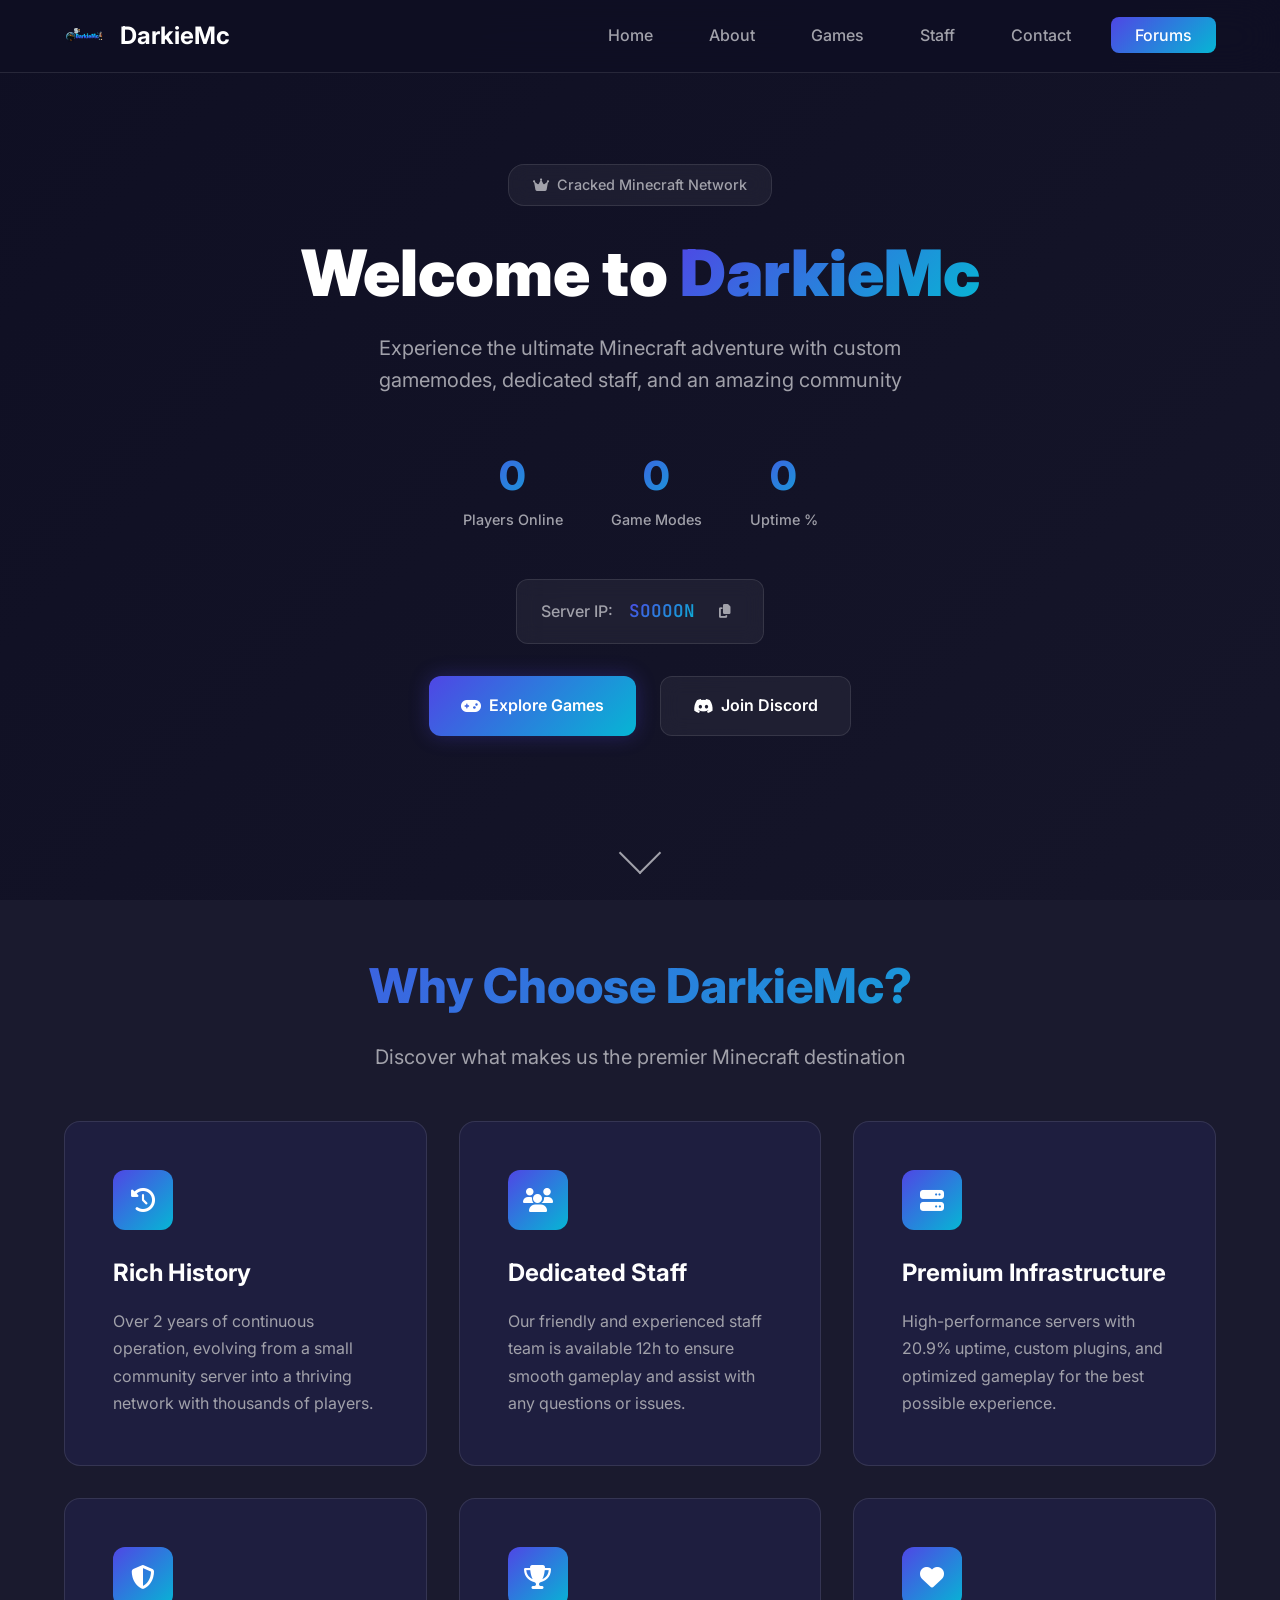
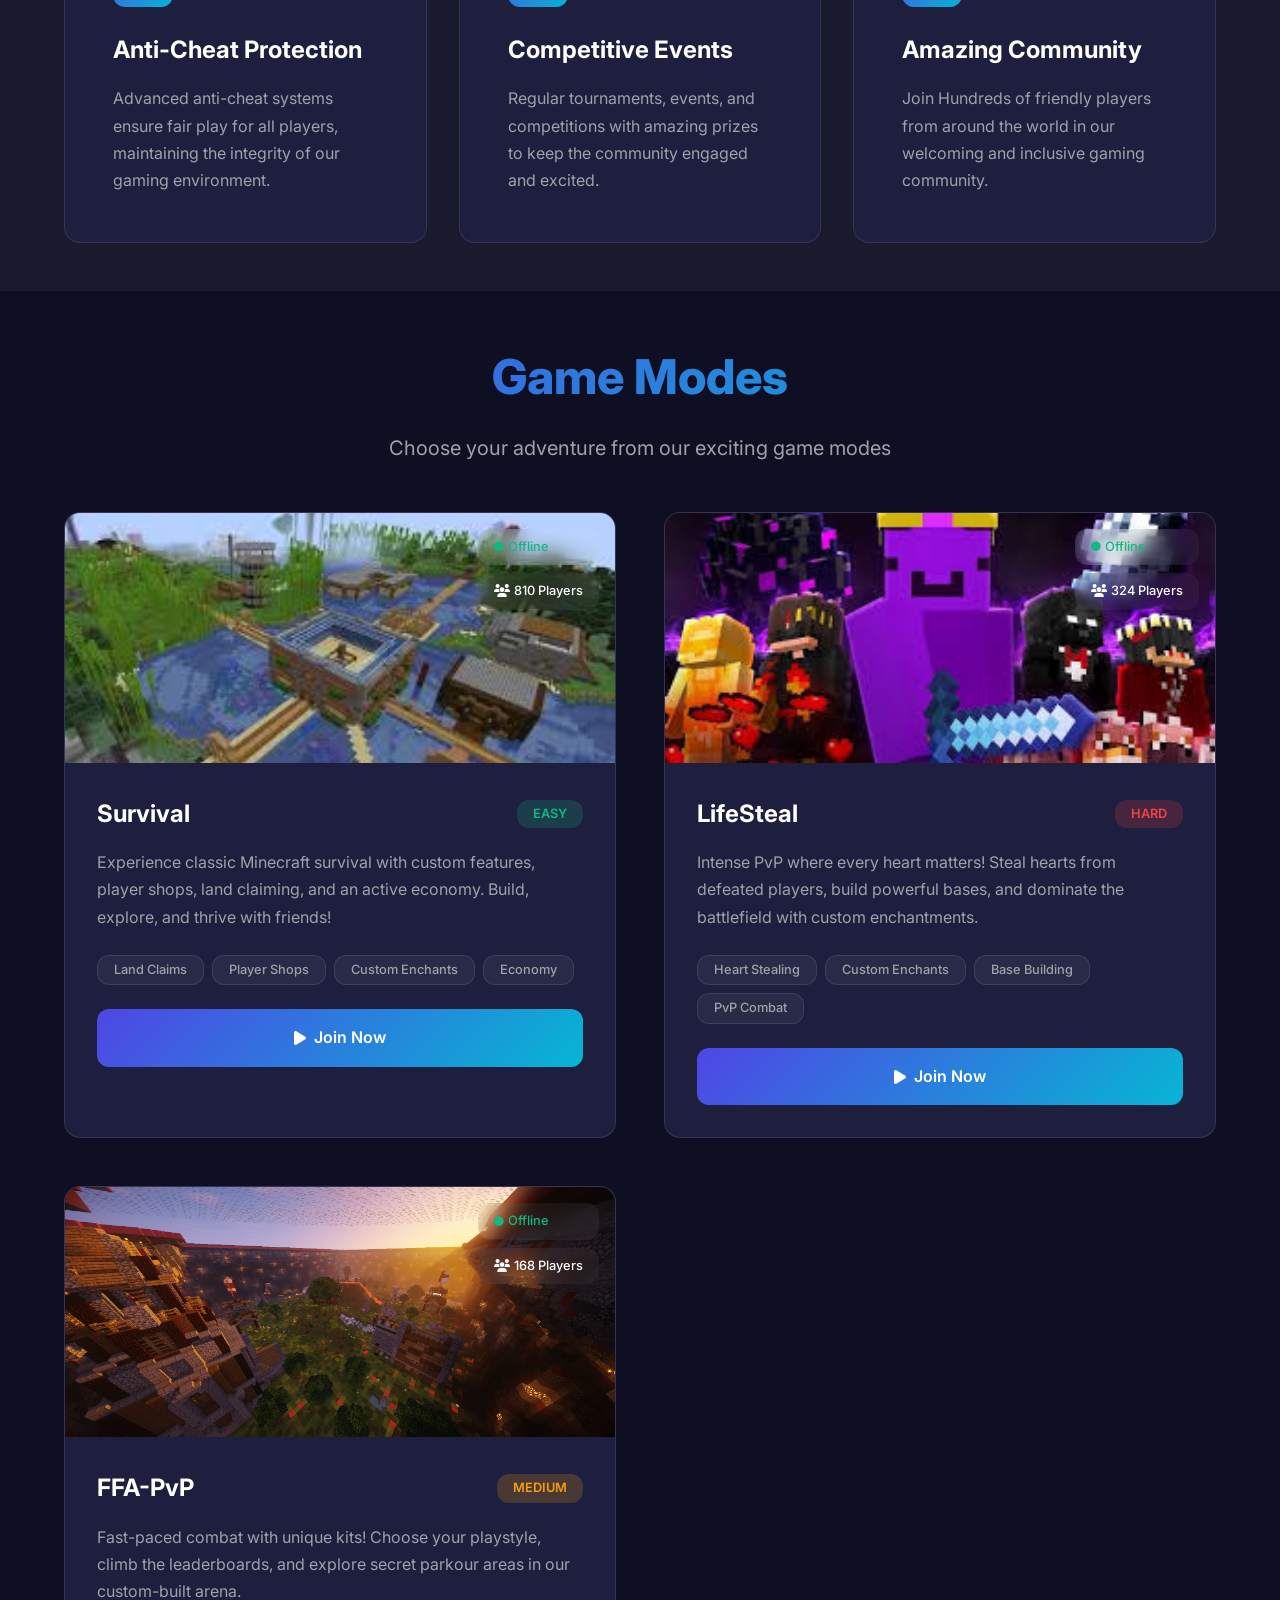
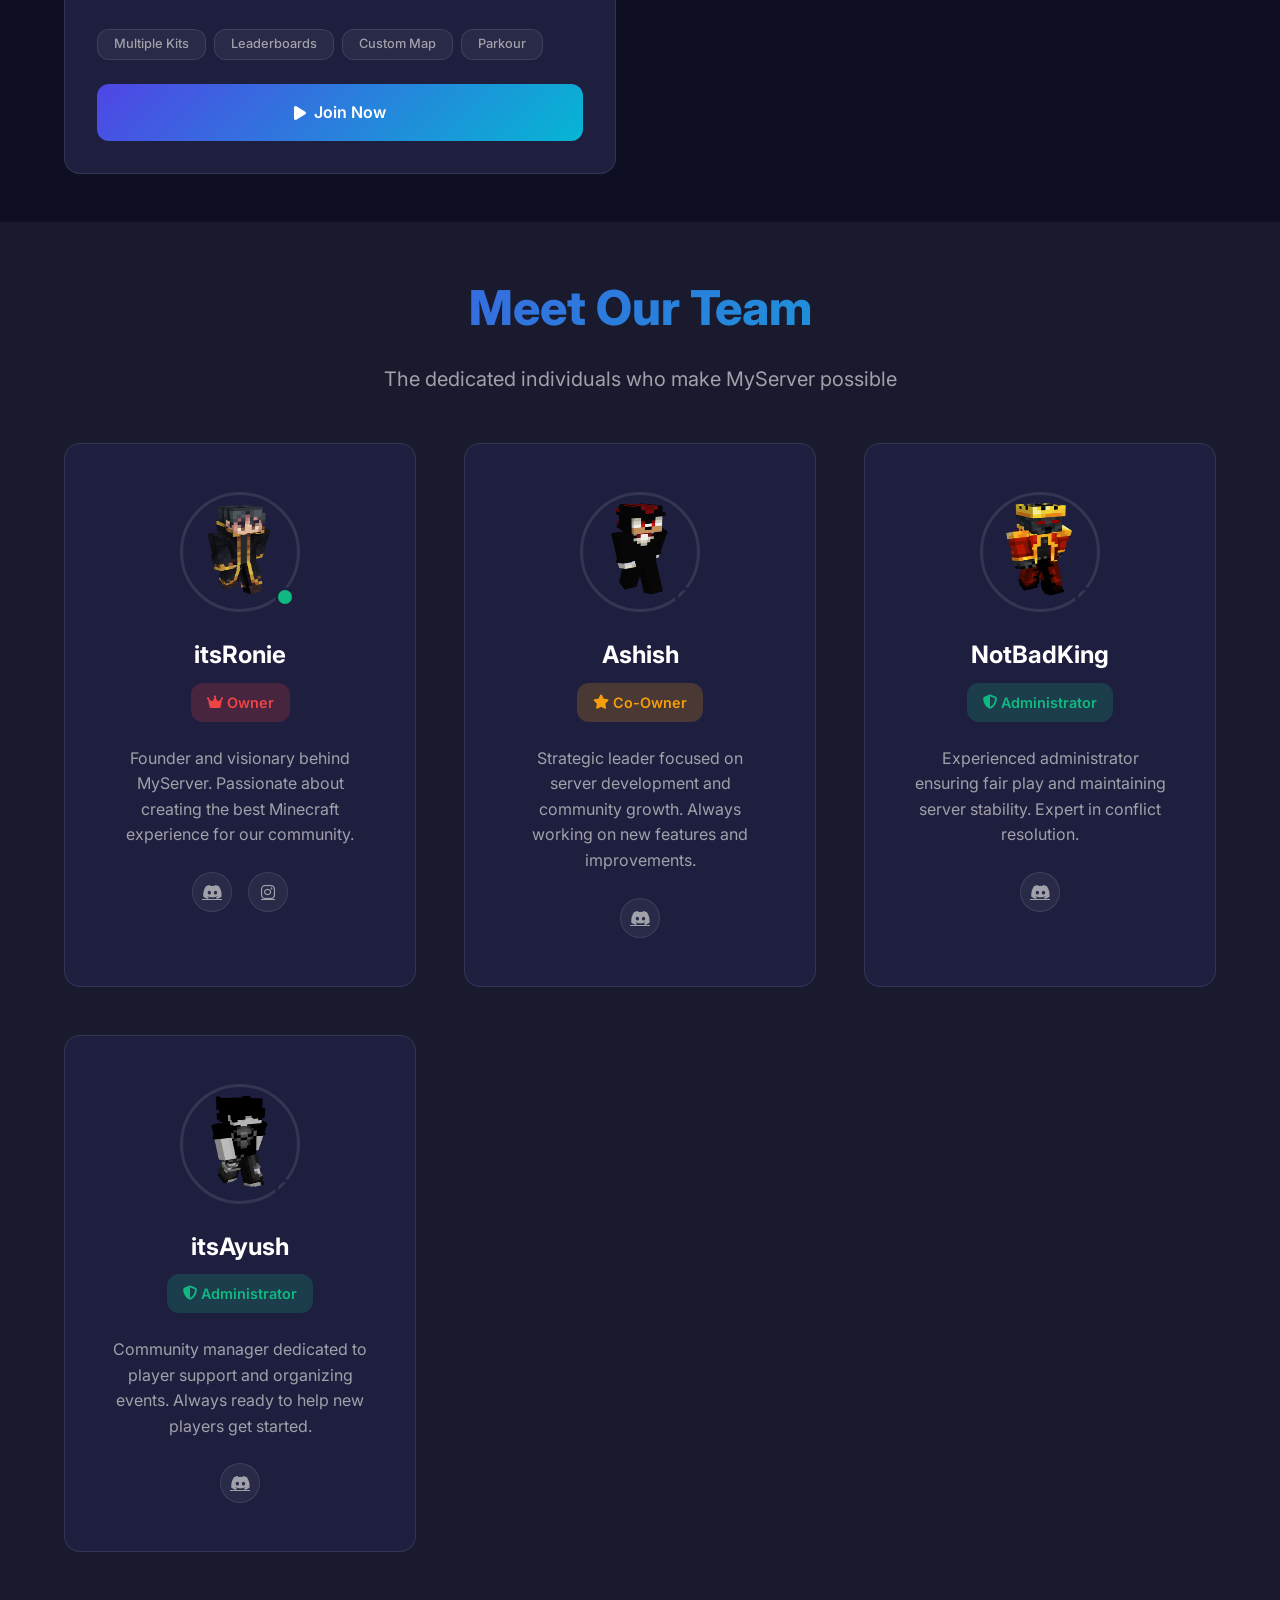
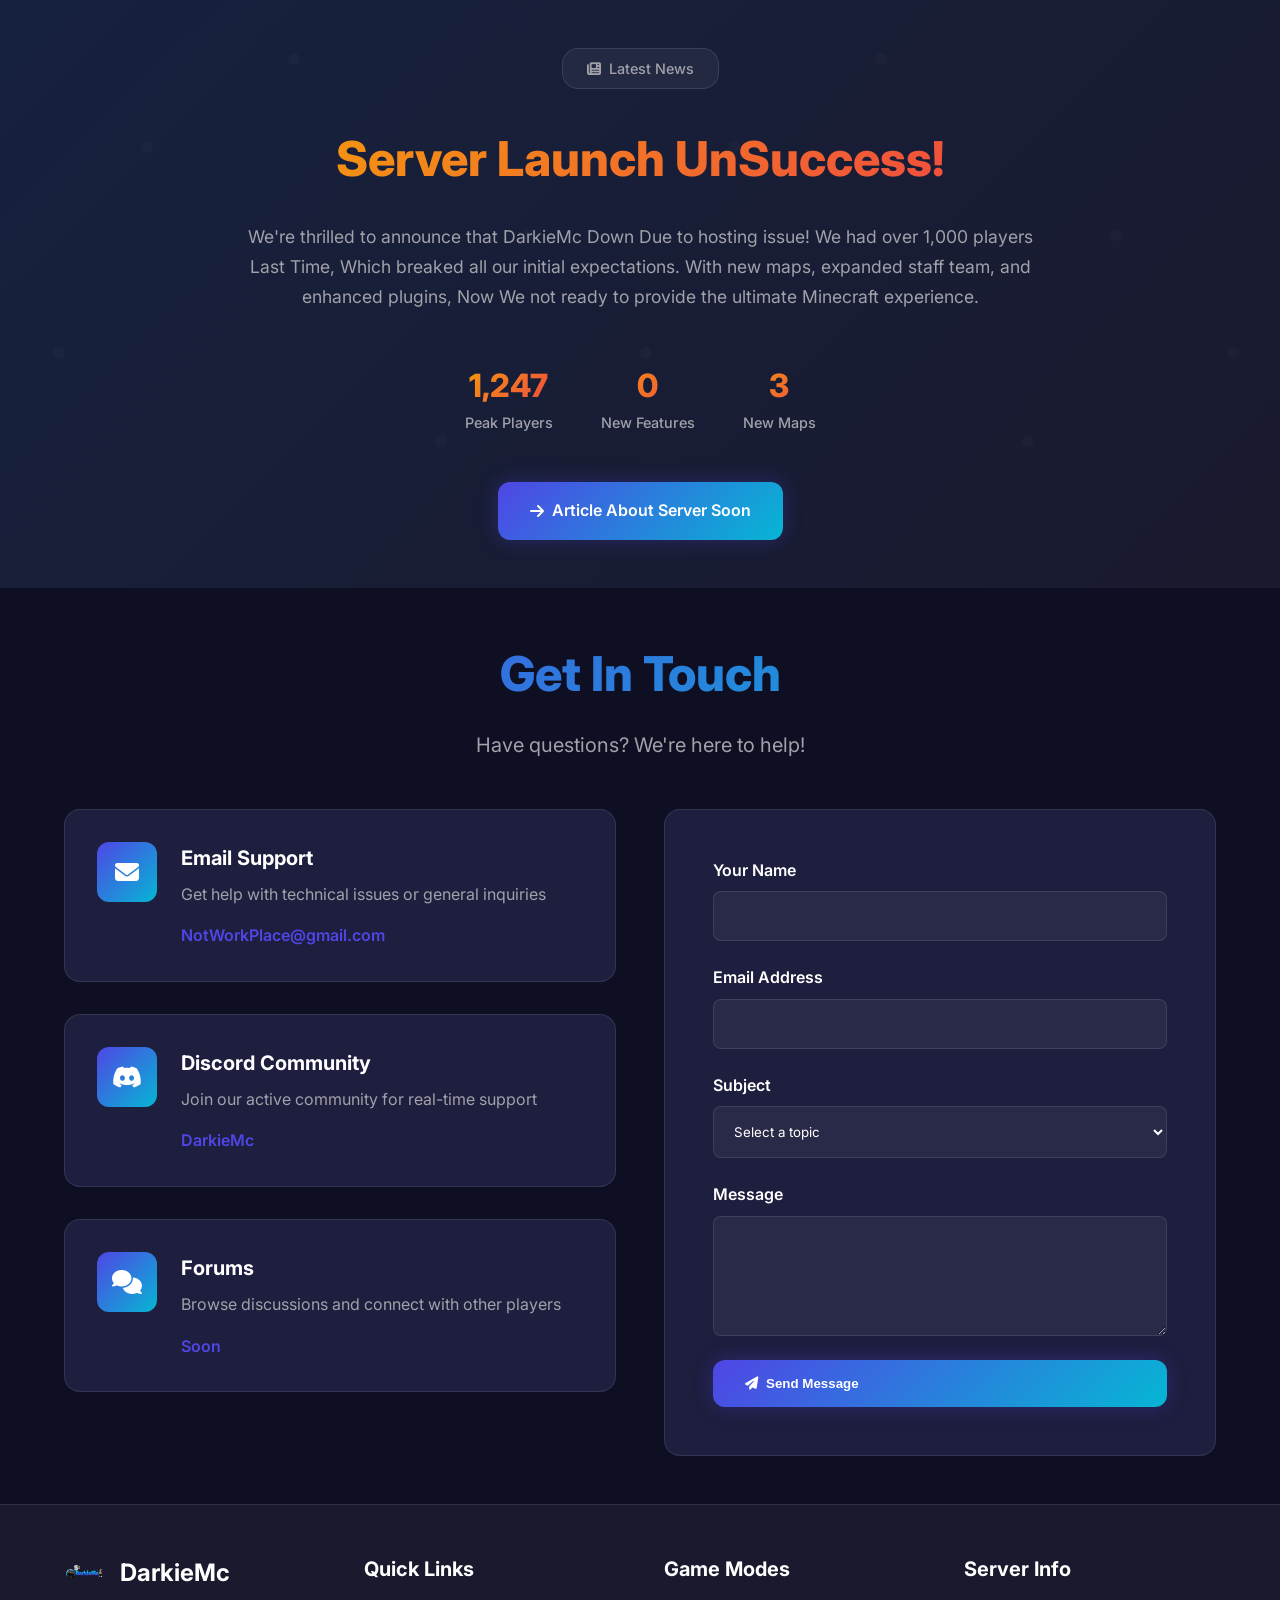
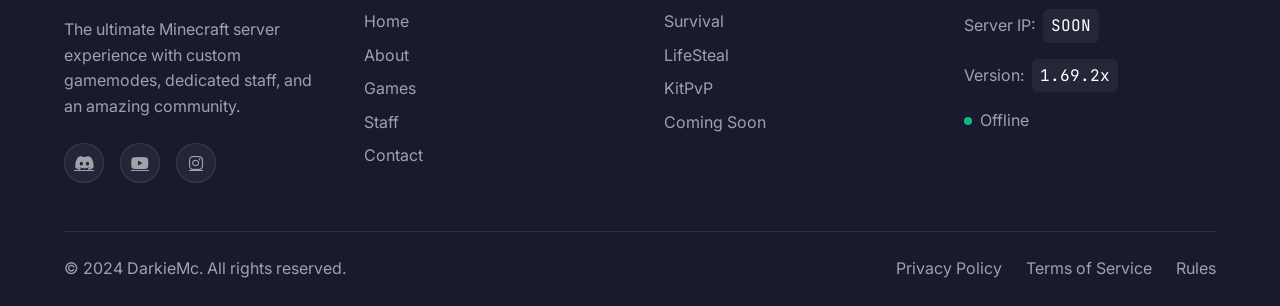
==== index.html @ 717c357f "Update index.html" ====
<!DOCTYPE html>
<html lang="en">
<head>
  <meta charset="UTF-8">
  <meta name="viewport" content="width=device-width, initial-scale=1.0">
  <title>FableMc</title>
  <meta name="description" content="Join MyServer, the ultimate Minecraft experience with Survival, LifeSteal, and KitPvP gamemodes. Connect at play.myserver.net">
  <meta name="keywords" content="MyServer, Minecraft Server, Survival, LifeSteal, KitPvP, Gaming, Multiplayer">
  
  <!-- Fonts -->
  <link href="https://fonts.googleapis.com/css2?family=Inter:wght@300;400;500;600;700;800&family=JetBrains+Mono:wght@400;500&display=swap" rel="stylesheet">
  
  <!-- Icons -->
  <link rel="stylesheet" href="https://cdnjs.cloudflare.com/ajax/libs/font-awesome/6.4.0/css/all.min.css">
  
  <link rel="stylesheet" href="styles.css">
</head>
<body>
  <!-- Navigation -->
  <nav class="navbar" id="navbar">
    <div class="nav-container">
      <div class="nav-logo">
        <img src="img/logo.png" alt="MyServer Logo" class="logo-img">
        <span class="logo-text">DarkieMc</span>
      </div>
      
      <ul class="nav-menu" id="nav-menu">
        <li class="nav-item">
          <a href="#home" class="nav-link">Home</a>
        </li>
        <li class="nav-item">
          <a href="#about" class="nav-link">About</a>
        </li>
        <li class="nav-item">
          <a href="#games" class="nav-link">Games</a>
        </li>
        <li class="nav-item">
          <a href="#staff" class="nav-link">Staff</a>
        </li>
        <li class="nav-item">
          <a href="#contact" class="nav-link">Contact</a>
        </li>
        <li class="nav-item">
          <a href="#" class="nav-link nav-cta">Forums</a>
        </li>
      </ul>
      
      <div class="hamburger" id="hamburger">
        <span class="bar"></span>
        <span class="bar"></span>
        <span class="bar"></span>
      </div>
    </div>
  </nav>

  <!-- Hero Section -->
  <section class="hero" id="home">
    <div class="hero-background">
      <div class="hero-overlay"></div>
      <video autoplay muted loop class="hero-video">
        <source src="img/minecraft-bg.mp4" type="video/mp4">
      </video>
    </div>
    
    <div class="hero-content">
      <div class="hero-badge">
        <i class="fas fa-crown"></i>
        <span>Cracked Minecraft Network</span>
      </div>
      
      <h1 class="hero-title">
        Welcome to <span class="gradient-text">DarkieMc</span>
      </h1>
      
      <p class="hero-subtitle">
        Experience the ultimate Minecraft adventure with custom gamemodes, 
        dedicated staff, and an amazing community
      </p>
      
      <div class="hero-stats">
        <div class="stat">
          <div class="stat-number" data-target="0">0</div>
          <div class="stat-label">Players Online</div>
        </div>
        <div class="stat">
          <div class="stat-number" data-target="3">0</div>
          <div class="stat-label">Game Modes</div>
        </div>
        <div class="stat">
          <div class="stat-number" data-target="0">0</div>
          <div class="stat-label">Uptime %</div>
        </div>
      </div>
      
      <div class="hero-actions">
        <div class="server-ip">
          <span class="ip-label">Server IP:</span>
          <code class="ip-address" id="server-ip">SOOOON</code>
          <button class="copy-btn" id="copy-ip">
            <i class="fas fa-copy"></i>
          </button>
        </div>
        
        <div class="hero-buttons">
          <a href="#games" class="btn btn-primary">
            <i class="fas fa-gamepad"></i>
            Explore Games
          </a>
          <a href="#" class="btn btn-secondary">
            <i class="fab fa-discord"></i>
            Join Discord
          </a>
        </div>
      </div>
    </div>
    
    <div class="scroll-indicator">
      <div class="scroll-arrow"></div>
    </div>
  </section>

  <!-- About Section -->
  <section class="about" id="about">
    <div class="container">
      <div class="section-header">
        <h2 class="section-title">Why Choose DarkieMc?</h2>
        <p class="section-subtitle">Discover what makes us the premier Minecraft destination</p>
      </div>
      
      <div class="features-grid">
        <div class="feature-card" data-aos="fade-up" data-aos-delay="100">
          <div class="feature-icon">
            <i class="fas fa-history"></i>
          </div>
          <h3 class="feature-title">Rich History</h3>
          <p class="feature-description">
            Over 2 years of continuous operation, evolving from a small community 
            server into a thriving network with thousands of players.
          </p>
        </div>
        
        <div class="feature-card" data-aos="fade-up" data-aos-delay="200">
          <div class="feature-icon">
            <i class="fas fa-users"></i>
          </div>
          <h3 class="feature-title">Dedicated Staff</h3>
          <p class="feature-description">
            Our friendly and experienced staff team is available 12h to ensure 
            smooth gameplay and assist with any questions or issues.
          </p>
        </div>
        
        <div class="feature-card" data-aos="fade-up" data-aos-delay="300">
          <div class="feature-icon">
            <i class="fas fa-server"></i>
          </div>
          <h3 class="feature-title">Premium Infrastructure</h3>
          <p class="feature-description">
            High-performance servers with 20.9% uptime, custom plugins, 
            and optimized gameplay for the best possible experience.
          </p>
        </div>
        
        <div class="feature-card" data-aos="fade-up" data-aos-delay="400">
          <div class="feature-icon">
            <i class="fas fa-shield-alt"></i>
          </div>
          <h3 class="feature-title">Anti-Cheat Protection</h3>
          <p class="feature-description">
            Advanced anti-cheat systems ensure fair play for all players, 
            maintaining the integrity of our gaming environment.
          </p>
        </div>
        
        <div class="feature-card" data-aos="fade-up" data-aos-delay="500">
          <div class="feature-icon">
            <i class="fas fa-trophy"></i>
          </div>
          <h3 class="feature-title">Competitive Events</h3>
          <p class="feature-description">
            Regular tournaments, events, and competitions with amazing prizes 
            to keep the community engaged and excited.
          </p>
        </div>
        
        <div class="feature-card" data-aos="fade-up" data-aos-delay="600">
          <div class="feature-icon">
            <i class="fas fa-heart"></i>
          </div>
          <h3 class="feature-title">Amazing Community</h3>
          <p class="feature-description">
            Join Hundreds of friendly players from around the world in our 
            welcoming and inclusive gaming community.
          </p>
        </div>
      </div>
    </div>
  </section>

  <!-- Games Section -->
  <section class="games" id="games">
    <div class="container">
      <div class="section-header">
        <h2 class="section-title">Game Modes</h2>
        <p class="section-subtitle">Choose your adventure from our exciting game modes</p>
      </div>
      
      <div class="games-grid">
        <div class="game-card" data-aos="fade-right">
          <div class="game-image">
            <img src="img/survival.jpg" alt="Survival Mode" loading="lazy">
            <div class="game-overlay">
              <div class="game-status online">
                <i class="fas fa-circle"></i>
                <span>Offline</span>
              </div>
              <div class="player-count">
                <i class="fas fa-users"></i>
                <span>0 Players</span>
              </div>
            </div>
          </div>
          
          <div class="game-content">
            <div class="game-header">
              <h3 class="game-title">Survival</h3>
              <div class="game-difficulty easy">Easy</div>
            </div>
            
            <p class="game-description">
              Experience classic Minecraft survival with custom features, player shops, 
              land claiming, and an active economy. Build, explore, and thrive with friends!
            </p>
            
            <div class="game-features">
              <span class="feature-tag">Land Claims</span>
              <span class="feature-tag">Player Shops</span>
              <span class="feature-tag">Custom Enchants</span>
              <span class="feature-tag">Economy</span>
            </div>
            
            <a href="#" class="game-btn">
              <i class="fas fa-play"></i>
              Join Now
            </a>
          </div>
        </div>
        
        <div class="game-card" data-aos="fade-up">
          <div class="game-image">
            <img src="img/lifesteal.jpg" alt="LifeSteal Mode" loading="lazy">
            <div class="game-overlay">
              <div class="game-status online">
                <i class="fas fa-circle"></i>
                <span>Offline</span>
              </div>
              <div class="player-count">
                <i class="fas fa-users"></i>
                <span>0 Players</span>
              </div>
            </div>
          </div>
          
          <div class="game-content">
            <div class="game-header">
              <h3 class="game-title">LifeSteal</h3>
              <div class="game-difficulty hard">Hard</div>
            </div>
            
            <p class="game-description">
              Intense PvP where every heart matters! Steal hearts from defeated players, 
              build powerful bases, and dominate the battlefield with custom enchantments.
            </p>
            
            <div class="game-features">
              <span class="feature-tag">Heart Stealing</span>
              <span class="feature-tag">Custom Enchants</span>
              <span class="feature-tag">Base Building</span>
              <span class="feature-tag">PvP Combat</span>
            </div>
            
            <a href="#" class="game-btn">
              <i class="fas fa-play"></i>
              Join Now
            </a>
          </div>
        </div>
        
        <div class="game-card" data-aos="fade-left">
          <div class="game-image">
            <img src="img/kitpvp.png" alt="KitPvP Mode" loading="lazy">
            <div class="game-overlay">
              <div class="game-status online">
                <i class="fas fa-circle"></i>
                <span>Offline</span>
              </div>
              <div class="player-count">
                <i class="fas fa-users"></i>
                <span>0 Players</span>
              </div>
            </div>
          </div>
          
          <div class="game-content">
            <div class="game-header">
              <h3 class="game-title">FFA-PvP</h3>
              <div class="game-difficulty medium">Medium</div>
            </div>
            
            <p class="game-description">
              Fast-paced combat with unique kits! Choose your playstyle, climb the leaderboards, 
              and explore secret parkour areas in our custom-built arena.
            </p>
            
            <div class="game-features">
              <span class="feature-tag">Multiple Kits</span>
              <span class="feature-tag">Leaderboards</span>
              <span class="feature-tag">Custom Map</span>
              <span class="feature-tag">Parkour</span>
            </div>
            
            <a href="#" class="game-btn">
              <i class="fas fa-play"></i>
              Join Now
            </a>
          </div>
        </div>
      </div>
    </div>
  </section>

  <!-- Staff Section -->
  <section class="staff" id="staff">
    <div class="container">
      <div class="section-header">
        <h2 class="section-title">Meet Our Team</h2>
        <p class="section-subtitle">The dedicated individuals who make MyServer possible</p>
      </div>
      
      <div class="staff-grid">
        <div class="staff-card owner" data-aos="zoom-in" data-aos-delay="100">
          <div class="staff-avatar">
            <img src="img/itsronie.png" alt="itsRonie" loading="lazy">
            <div class="staff-status online"></div>
          </div>
          
          <div class="staff-info">
            <h3 class="staff-name">itsRonie</h3>
            <div class="staff-role owner-role">
              <i class="fas fa-crown"></i>
              Owner
            </div>
            <p class="staff-description">
              Founder and visionary behind MyServer. Passionate about creating 
              the best Minecraft experience for our community.
            </p>
            
            <div class="staff-social">
              <a href="#" class="social-link">
                <i class="fab fa-discord"></i>
              </a>
              <a href="#" class="social-link">
                <i class="fab fa-instagram"></i>
              </a>
            </div>
          </div>
        </div>
        
        <div class="staff-card co-owner" data-aos="zoom-in" data-aos-delay="200">
          <div class="staff-avatar">
            <img src="img/skin2.png" alt="Ashish" loading="lazy">
            <div class="staff-status offline"></div>
          </div>
          
          <div class="staff-info">
            <h3 class="staff-name">Ashish</h3>
            <div class="staff-role co-owner-role">
              <i class="fas fa-star"></i>
              Co-Owner
            </div>
            <p class="staff-description">
              Strategic leader focused on server development and community growth. 
              Always working on new features and improvements.
            </p>
            
            <div class="staff-social">
              <a href="#" class="social-link">
                <i class="fab fa-discord"></i>
              </a>
            </div>
          </div>
        </div>
        
        <div class="staff-card admin" data-aos="zoom-in" data-aos-delay="300">
          <div class="staff-avatar">
            <img src="img/notbadking.png" alt="NotBadKing" loading="lazy">
            <div class="staff-status offline"></div>
          </div>
          
          <div class="staff-info">
            <h3 class="staff-name">NotBadKing</h3>
            <div class="staff-role admin-role">
              <i class="fas fa-shield-alt"></i>
              Administrator
            </div>
            <p class="staff-description">
              Experienced administrator ensuring fair play and maintaining 
              server stability. Expert in conflict resolution.
            </p>
            
            <div class="staff-social">
              <a href="#" class="social-link">
                <i class="fab fa-discord"></i>
              </a>
            </div>
          </div>
        </div>
        
        <div class="staff-card manager" data-aos="zoom-in" data-aos-delay="400">
          <div class="staff-avatar">
            <img src="img/skin1.png" alt="itsAyush" loading="lazy">
            <div class="staff-status offline"></div>
          </div>
          
          <div class="staff-info">
            <h3 class="staff-name">itsAyush</h3>
            <div class="staff-role admin-role">
              <i class="fas fa-shield-alt"></i>
              Administrator
            </div>
            <p class="staff-description">
              Community manager dedicated to player support and organizing 
              events. Always ready to help new players get started.
            </p>
            
            <div class="staff-social">
              <a href="#" class="social-link">
                <i class="fab fa-discord"></i>
              </a>
            </div>
          </div>
        </div>
      </div>
    </div>
  </section>

  <!-- News Section -->
  <section class="news">
    <div class="news-background">
      <div class="news-overlay"></div>
    </div>
    
    <div class="container">
      <div class="news-content">
        <div class="news-badge">
          <i class="fas fa-newspaper"></i>
          <span>Latest News</span>
        </div>
        
        <h2 class="news-title">Server Launch UnSuccess!</h2>
        
        <p class="news-description">
          We're thrilled to announce that DarkieMc Down Due to hosting issue! 
          We had over 1,000 players Last Time, Which breaked all our initial expectations. 
          With new maps, expanded staff team, and enhanced plugins, Now We not ready to provide the ultimate 
          Minecraft experience.
        </p>
        
        <div class="news-stats">
          <div class="news-stat">
            <div class="stat-number">1,247</div>
            <div class="stat-label">Peak Players</div>
          </div>
          <div class="news-stat">
            <div class="stat-number">0</div>
            <div class="stat-label">New Features</div>
          </div>
          <div class="news-stat">
            <div class="stat-number">3</div>
            <div class="stat-label">New Maps</div>
          </div>
        </div>
        
        <a href="#" class="btn btn-primary">
          <i class="fas fa-arrow-right"></i>
          Article About Server Soon
        </a>
      </div>
    </div>
  </section>

  <!-- Contact Section -->
  <section class="contact" id="contact">
    <div class="container">
      <div class="section-header">
        <h2 class="section-title">Get In Touch</h2>
        <p class="section-subtitle">Have questions? We're here to help!</p>
      </div>
      
      <div class="contact-grid">
        <div class="contact-info">
          <div class="contact-item" data-aos="fade-right" data-aos-delay="100">
            <div class="contact-icon">
              <i class="fas fa-envelope"></i>
            </div>
            <div class="contact-details">
              <h3>Email Support</h3>
              <p>Get help with technical issues or general inquiries</p>
              <a href="mailto:NotWorkPlace@gmail.com" class="contact-link">
                NotWorkPlace@gmail.com
              </a>
            </div>
          </div>
          
          <div class="contact-item" data-aos="fade-right" data-aos-delay="200">
            <div class="contact-icon">
              <i class="fab fa-discord"></i>
            </div>
            <div class="contact-details">
              <h3>Discord Community</h3>
              <p>Join our active community for real-time support</p>
              <a href="#" class="contact-link">
                DarkieMc
              </a>
            </div>
          </div>
          
          <div class="contact-item" data-aos="fade-right" data-aos-delay="300">
            <div class="contact-icon">
              <i class="fas fa-comments"></i>
            </div>
            <div class="contact-details">
              <h3>Forums</h3>
              <p>Browse discussions and connect with other players</p>
              <a href="#" class="contact-link">
                Soon
              </a>
            </div>
          </div>
        </div>
        
        <div class="contact-form-container" data-aos="fade-left">
          <form class="contact-form" id="contact-form">
            <div class="form-group">
              <label for="name">Your Name</label>
              <input type="text" id="name" name="name" required>
            </div>
            
            <div class="form-group">
              <label for="email">Email Address</label>
              <input type="email" id="email" name="email" required>
            </div>
            
            <div class="form-group">
              <label for="subject">Subject</label>
              <select id="subject" name="subject" required>
                <option value="">Select a topic</option>
                <option value="support">Technical Support</option>
                <option value="report">Report a Player</option>
                <option value="suggestion">Suggestion</option>
                <option value="other">Other</option>
              </select>
            </div>
            
            <div class="form-group">
              <label for="message">Message</label>
              <textarea id="message" name="message" rows="5" required></textarea>
            </div>
            
            <button type="submit" class="btn btn-primary">
              <i class="fas fa-paper-plane"></i>
              Send Message
            </button>
          </form>
        </div>
      </div>
    </div>
  </section>

  <!-- Footer -->
  <footer class="footer">
    <div class="container">
      <div class="footer-content">
        <div class="footer-section">
          <div class="footer-logo">
            <img src="img/logo.png" alt="MyServer Logo">
            <span>DarkieMc</span>
          </div>
          <p class="footer-description">
            The ultimate Minecraft server experience with custom gamemodes, 
            dedicated staff, and an amazing community.
          </p>
          
          <div class="social-links">
            <a href="#" class="social-link">
              <i class="fab fa-discord"></i>
            </a>
            <a href="#" class="social-link">
              <i class="fab fa-youtube"></i>
            </a>
            <a href="#" class="social-link">
              <i class="fab fa-instagram"></i>
            </a>
          </div>
        </div>
        
        <div class="footer-section">
          <h3 class="footer-title">Quick Links</h3>
          <ul class="footer-links">
            <li><a href="#home">Home</a></li>
            <li><a href="#about">About</a></li>
            <li><a href="#games">Games</a></li>
            <li><a href="#staff">Staff</a></li>
            <li><a href="#contact">Contact</a></li>
          </ul>
        </div>
        
        <div class="footer-section">
          <h3 class="footer-title">Game Modes</h3>
          <ul class="footer-links">
            <li><a href="#">Survival</a></li>
            <li><a href="#">LifeSteal</a></li>
            <li><a href="#">KitPvP</a></li>
            <li><a href="#">Coming Soon</a></li>
          </ul>
        </div>
        
        <div class="footer-section">
          <h3 class="footer-title">Server Info</h3>
          <div class="server-info">
            <div class="server-ip-footer">
              <span>Server IP:</span>
              <code>SOON</code>
            </div>
            <div class="server-version">
              <span>Version:</span>
              <code>1.69.2x</code>
            </div>
            <div class="server-status">
              <span class="status-indicator online"></span>
              <span>Offline</span>
            </div>
          </div>
        </div>
      </div>
      
      <div class="footer-bottom">
        <div class="footer-copyright">
          <p>&copy; 2024 DarkieMc. All rights reserved.</p>
        </div>
        <div class="footer-legal">
          <a href="#">Privacy Policy</a>
          <a href="#">Terms of Service</a>
          <a href="#">Rules</a>
        </div>
      </div>
    </div>
  </footer>

  <!-- Back to Top Button -->
  <button class="back-to-top" id="back-to-top">
    <i class="fas fa-arrow-up"></i>
  </button>

  <!-- Scripts -->
  <script src="https://unpkg.com/aos@2.3.1/dist/aos.js"></script>
  <script src="script.js"></script>
</body>
</html>
---- styles.css ----
/* Reset and Base Styles */
* {
  margin: 0;
  padding: 0;
  box-sizing: border-box;
}

:root {
  /* Colors */
  --primary-color: #4f46e5;
  --primary-dark: #3730a3;
  --secondary-color: #06b6d4;
  --accent-color: #f59e0b;
  --success-color: #10b981;
  --warning-color: #f59e0b;
  --error-color: #ef4444;
  
  /* Backgrounds */
  --bg-primary: #0f0f23;
  --bg-secondary: #1a1a2e;
  --bg-tertiary: #16213e;
  --bg-card: #1e1e3f;
  --bg-glass: rgba(255, 255, 255, 0.05);
  
  /* Text Colors */
  --text-primary: #ffffff;
  --text-secondary: #a1a1aa;
  --text-muted: #71717a;
  
  /* Gradients */
  --gradient-primary: linear-gradient(135deg, #4f46e5 0%, #06b6d4 100%);
  --gradient-secondary: linear-gradient(135deg, #f59e0b 0%, #ef4444 100%);
  --gradient-dark: linear-gradient(135deg, #1a1a2e 0%, #16213e 100%);
  
  /* Shadows */
  --shadow-sm: 0 1px 2px 0 rgba(0, 0, 0, 0.05);
  --shadow-md: 0 4px 6px -1px rgba(0, 0, 0, 0.1);
  --shadow-lg: 0 10px 15px -3px rgba(0, 0, 0, 0.1);
  --shadow-xl: 0 20px 25px -5px rgba(0, 0, 0, 0.1);
  --shadow-glow: 0 0 20px rgba(79, 70, 229, 0.3);
  
  /* Spacing */
  --spacing-xs: 0.25rem;
  --spacing-sm: 0.5rem;
  --spacing-md: 1rem;
  --spacing-lg: 1.5rem;
  --spacing-xl: 2rem;
  --spacing-2xl: 3rem;
  
  /* Border Radius */
  --radius-sm: 0.375rem;
  --radius-md: 0.5rem;
  --radius-lg: 0.75rem;
  --radius-xl: 1rem;
  --radius-2xl: 1.5rem;
  
  /* Transitions */
  --transition-fast: 0.15s ease;
  --transition-normal: 0.3s ease;
  --transition-slow: 0.5s ease;
  
  /* Typography */
  --font-family: 'Inter', -apple-system, BlinkMacSystemFont, 'Segoe UI', Roboto, sans-serif;
  --font-mono: 'JetBrains Mono', 'Fira Code', monospace;
}

html {
  scroll-behavior: smooth;
}

body {
  font-family: var(--font-family);
  background: var(--bg-primary);
  color: var(--text-primary);
  line-height: 1.6;
  overflow-x: hidden;
}

.container {
  max-width: 1200px;
  margin: 0 auto;
  padding: 0 var(--spacing-lg);
}

/* Typography */
.gradient-text {
  background: var(--gradient-primary);
  -webkit-background-clip: text;
  -webkit-text-fill-color: transparent;
  background-clip: text;
}

.section-header {
  text-align: center;
  margin-bottom: var(--spacing-2xl);
}

.section-title {
  font-size: 3rem;
  font-weight: 800;
  margin-bottom: var(--spacing-md);
  background: var(--gradient-primary);
  -webkit-background-clip: text;
  -webkit-text-fill-color: transparent;
  background-clip: text;
}

.section-subtitle {
  font-size: 1.25rem;
  color: var(--text-secondary);
  max-width: 600px;
  margin: 0 auto;
}

/* Buttons */
.btn {
  display: inline-flex;
  align-items: center;
  gap: var(--spacing-sm);
  padding: var(--spacing-md) var(--spacing-xl);
  border: none;
  border-radius: var(--radius-lg);
  font-weight: 600;
  text-decoration: none;
  cursor: pointer;
  transition: all var(--transition-normal);
  position: relative;
  overflow: hidden;
}

.btn::before {
  content: '';
  position: absolute;
  top: 0;
  left: -100%;
  width: 100%;
  height: 100%;
  background: linear-gradient(90deg, transparent, rgba(255, 255, 255, 0.2), transparent);
  transition: left var(--transition-slow);
}

.btn:hover::before {
  left: 100%;
}

.btn-primary {
  background: var(--gradient-primary);
  color: white;
  box-shadow: var(--shadow-glow);
}

.btn-primary:hover {
  transform: translateY(-2px);
  box-shadow: 0 0 30px rgba(79, 70, 229, 0.4);
}

.btn-secondary {
  background: var(--bg-glass);
  color: var(--text-primary);
  border: 1px solid rgba(255, 255, 255, 0.1);
  backdrop-filter: blur(10px);
}

.btn-secondary:hover {
  background: rgba(255, 255, 255, 0.1);
  transform: translateY(-2px);
}

/* Navigation */
.navbar {
  position: fixed;
  top: 0;
  width: 100%;
  background: rgba(15, 15, 35, 0.95);
  backdrop-filter: blur(20px);
  border-bottom: 1px solid rgba(255, 255, 255, 0.1);
  z-index: 1000;
  transition: all var(--transition-normal);
}

.navbar.scrolled {
  background: rgba(15, 15, 35, 0.98);
  box-shadow: var(--shadow-lg);
}

.nav-container {
  display: flex;
  justify-content: space-between;
  align-items: center;
  padding: var(--spacing-md) var(--spacing-lg);
  max-width: 1200px;
  margin: 0 auto;
}

.nav-logo {
  display: flex;
  align-items: center;
  gap: var(--spacing-md);
  font-size: 1.5rem;
  font-weight: 700;
  color: var(--text-primary);
  text-decoration: none;
}

.logo-img {
  width: 40px;
  height: 40px;
  border-radius: var(--radius-md);
}

.nav-menu {
  display: flex;
  list-style: none;
  gap: var(--spacing-lg);
  align-items: center;
}

.nav-link {
  color: var(--text-secondary);
  text-decoration: none;
  font-weight: 500;
  padding: var(--spacing-sm) var(--spacing-md);
  border-radius: var(--radius-md);
  transition: all var(--transition-normal);
  position: relative;
}

.nav-link:hover {
  color: var(--text-primary);
  background: var(--bg-glass);
}

.nav-link.nav-cta {
  background: var(--gradient-primary);
  color: white;
  padding: var(--spacing-sm) var(--spacing-lg);
}

.nav-link.nav-cta:hover {
  transform: translateY(-2px);
  box-shadow: var(--shadow-glow);
}

/* Mobile Navigation */
.hamburger {
  display: none;
  flex-direction: column;
  cursor: pointer;
  gap: 4px;
}

.bar {
  width: 25px;
  height: 3px;
  background: var(--text-primary);
  border-radius: 2px;
  transition: all var(--transition-normal);
}

.hamburger.active .bar:nth-child(1) {
  transform: rotate(45deg) translate(5px, 5px);
}

.hamburger.active .bar:nth-child(2) {
  opacity: 0;
}

.hamburger.active .bar:nth-child(3) {
  transform: rotate(-45deg) translate(7px, -6px);
}

/* Hero Section */
.hero {
  height: 100vh;
  position: relative;
  display: flex;
  align-items: center;
  justify-content: center;
  overflow: hidden;
}

.hero-background {
  position: absolute;
  top: 0;
  left: 0;
  width: 100%;
  height: 100%;
  z-index: -2;
}

.hero-overlay {
  position: absolute;
  top: 0;
  left: 0;
  width: 100%;
  height: 100%;
  background: linear-gradient(135deg, rgba(15, 15, 35, 0.8) 0%, rgba(26, 26, 46, 0.6) 100%);
  z-index: 1;
}

.hero-video {
  width: 100%;
  height: 100%;
  object-fit: cover;
}

.hero-content {
  text-align: center;
  z-index: 2;
  max-width: 800px;
  padding: 0 var(--spacing-lg);
}

.hero-badge {
  display: inline-flex;
  align-items: center;
  gap: var(--spacing-sm);
  background: var(--bg-glass);
  backdrop-filter: blur(10px);
  padding: var(--spacing-sm) var(--spacing-lg);
  border-radius: var(--radius-xl);
  border: 1px solid rgba(255, 255, 255, 0.1);
  margin-bottom: var(--spacing-xl);
  color: var(--text-secondary);
  font-size: 0.9rem;
  font-weight: 500;
}

.hero-title {
  font-size: 4rem;
  font-weight: 900;
  margin-bottom: var(--spacing-lg);
  line-height: 1.1;
}

.hero-subtitle {
  font-size: 1.25rem;
  color: var(--text-secondary);
  margin-bottom: var(--spacing-2xl);
  max-width: 600px;
  margin-left: auto;
  margin-right: auto;
}

.hero-stats {
  display: flex;
  justify-content: center;
  gap: var(--spacing-2xl);
  margin-bottom: var(--spacing-2xl);
}

.stat {
  text-align: center;
}

.stat-number {
  font-size: 2.5rem;
  font-weight: 800;
  background: var(--gradient-primary);
  -webkit-background-clip: text;
  -webkit-text-fill-color: transparent;
  background-clip: text;
  display: block;
}

.stat-label {
  color: var(--text-secondary);
  font-size: 0.9rem;
  font-weight: 500;
}

.hero-actions {
  display: flex;
  flex-direction: column;
  align-items: center;
  gap: var(--spacing-xl);
}

.server-ip {
  display: flex;
  align-items: center;
  gap: var(--spacing-md);
  background: var(--bg-glass);
  backdrop-filter: blur(10px);
  padding: var(--spacing-md) var(--spacing-lg);
  border-radius: var(--radius-lg);
  border: 1px solid rgba(255, 255, 255, 0.1);
}

.ip-label {
  color: var(--text-secondary);
  font-weight: 500;
}

.ip-address {
  font-family: var(--font-mono);
  background: var(--gradient-primary);
  -webkit-background-clip: text;
  -webkit-text-fill-color: transparent;
  background-clip: text;
  font-weight: 600;
  font-size: 1.1rem;
}

.copy-btn {
  background: none;
  border: none;
  color: var(--text-secondary);
  cursor: pointer;
  padding: var(--spacing-sm);
  border-radius: var(--radius-sm);
  transition: all var(--transition-normal);
}

.copy-btn:hover {
  color: var(--text-primary);
  background: rgba(255, 255, 255, 0.1);
}

.hero-buttons {
  display: flex;
  gap: var(--spacing-lg);
  flex-wrap: wrap;
  justify-content: center;
}

.scroll-indicator {
  position: absolute;
  bottom: var(--spacing-xl);
  left: 50%;
  transform: translateX(-50%);
  z-index: 2;
}

.scroll-arrow {
  width: 30px;
  height: 30px;
  border: 2px solid var(--text-secondary);
  border-top: none;
  border-right: none;
  transform: rotate(-45deg);
  animation: bounce 2s infinite;
}

@keyframes bounce {
  0%, 20%, 50%, 80%, 100% {
    transform: translateX(-50%) rotate(-45deg) translateY(0);
  }
  40% {
    transform: translateX(-50%) rotate(-45deg) translateY(-10px);
  }
  60% {
    transform: translateX(-50%) rotate(-45deg) translateY(-5px);
  }
}

/* About Section */
.about {
  padding: var(--spacing-2xl) 0;
  background: var(--bg-secondary);
}

.features-grid {
  display: grid;
  grid-template-columns: repeat(auto-fit, minmax(350px, 1fr));
  gap: var(--spacing-xl);
}

.feature-card {
  background: var(--bg-card);
  padding: var(--spacing-2xl);
  border-radius: var(--radius-xl);
  border: 1px solid rgba(255, 255, 255, 0.1);
  transition: all var(--transition-normal);
  position: relative;
  overflow: hidden;
}

.feature-card::before {
  content: '';
  position: absolute;
  top: 0;
  left: 0;
  width: 100%;
  height: 2px;
  background: var(--gradient-primary);
  transform: scaleX(0);
  transition: transform var(--transition-normal);
}

.feature-card:hover::before {
  transform: scaleX(1);
}

.feature-card:hover {
  transform: translateY(-5px);
  box-shadow: var(--shadow-xl);
  border-color: rgba(79, 70, 229, 0.3);
}

.feature-icon {
  width: 60px;
  height: 60px;
  background: var(--gradient-primary);
  border-radius: var(--radius-lg);
  display: flex;
  align-items: center;
  justify-content: center;
  margin-bottom: var(--spacing-lg);
  font-size: 1.5rem;
  color: white;
}

.feature-title {
  font-size: 1.5rem;
  font-weight: 700;
  margin-bottom: var(--spacing-md);
  color: var(--text-primary);
}

.feature-description {
  color: var(--text-secondary);
  line-height: 1.7;
}

/* Games Section */
.games {
  padding: var(--spacing-2xl) 0;
  background: var(--bg-primary);
}

.games-grid {
  display: grid;
  grid-template-columns: repeat(auto-fit, minmax(400px, 1fr));
  gap: var(--spacing-2xl);
}

.game-card {
  background: var(--bg-card);
  border-radius: var(--radius-xl);
  overflow: hidden;
  border: 1px solid rgba(255, 255, 255, 0.1);
  transition: all var(--transition-normal);
  position: relative;
}

.game-card:hover {
  transform: translateY(-10px);
  box-shadow: var(--shadow-xl);
  border-color: rgba(79, 70, 229, 0.3);
}

.game-image {
  position: relative;
  height: 250px;
  overflow: hidden;
}

.game-image img {
  width: 100%;
  height: 100%;
  object-fit: cover;
  transition: transform var(--transition-slow);
}

.game-card:hover .game-image img {
  transform: scale(1.1);
}

.game-overlay {
  position: absolute;
  top: var(--spacing-md);
  right: var(--spacing-md);
  display: flex;
  flex-direction: column;
  gap: var(--spacing-sm);
}

.game-status, .player-count {
  background: var(--bg-glass);
  backdrop-filter: blur(10px);
  padding: var(--spacing-sm) var(--spacing-md);
  border-radius: var(--radius-lg);
  font-size: 0.8rem;
  font-weight: 500;
  display: flex;
  align-items: center;
  gap: var(--spacing-xs);
}

.game-status.online {
  color: var(--success-color);
}

.game-status i {
  font-size: 0.6rem;
}

.game-content {
  padding: var(--spacing-xl);
}

.game-header {
  display: flex;
  justify-content: space-between;
  align-items: center;
  margin-bottom: var(--spacing-md);
}

.game-title {
  font-size: 1.5rem;
  font-weight: 700;
  color: var(--text-primary);
}

.game-difficulty {
  padding: var(--spacing-xs) var(--spacing-md);
  border-radius: var(--radius-lg);
  font-size: 0.8rem;
  font-weight: 600;
  text-transform: uppercase;
}

.game-difficulty.easy {
  background: rgba(16, 185, 129, 0.2);
  color: var(--success-color);
}

.game-difficulty.medium {
  background: rgba(245, 158, 11, 0.2);
  color: var(--warning-color);
}

.game-difficulty.hard {
  background: rgba(239, 68, 68, 0.2);
  color: var(--error-color);
}

.game-description {
  color: var(--text-secondary);
  line-height: 1.7;
  margin-bottom: var(--spacing-lg);
}

.game-features {
  display: flex;
  flex-wrap: wrap;
  gap: var(--spacing-sm);
  margin-bottom: var(--spacing-lg);
}

.feature-tag {
  background: var(--bg-glass);
  padding: var(--spacing-xs) var(--spacing-md);
  border-radius: var(--radius-lg);
  font-size: 0.8rem;
  font-weight: 500;
  color: var(--text-secondary);
  border: 1px solid rgba(255, 255, 255, 0.1);
}

.game-btn {
  width: 100%;
  justify-content: center;
  background: var(--gradient-primary);
  color: white;
  padding: var(--spacing-md) var(--spacing-xl);
  border: none;
  border-radius: var(--radius-lg);
  font-weight: 600;
  cursor: pointer;
  transition: all var(--transition-normal);
  text-decoration: none;
  display: flex;
  align-items: center;
  gap: var(--spacing-sm);
}

.game-btn:hover {
  transform: translateY(-2px);
  box-shadow: var(--shadow-glow);
}

/* Staff Section */
.staff {
  padding: var(--spacing-2xl) 0;
  background: var(--bg-secondary);
}

.staff-grid {
  display: grid;
  grid-template-columns: repeat(auto-fit, minmax(300px, 1fr));
  gap: var(--spacing-2xl);
}

.staff-card {
  background: var(--bg-card);
  padding: var(--spacing-2xl);
  border-radius: var(--radius-xl);
  text-align: center;
  border: 1px solid rgba(255, 255, 255, 0.1);
  transition: all var(--transition-normal);
  position: relative;
  overflow: hidden;
}

.staff-card::before {
  content: '';
  position: absolute;
  top: 0;
  left: 0;
  width: 100%;
  height: 3px;
  transform: scaleX(0);
  transition: transform var(--transition-normal);
}

.staff-card.owner::before {
  background: linear-gradient(90deg, #ef4444, #f59e0b);
}

.staff-card.co-owner::before {
  background: linear-gradient(90deg, #f59e0b, #eab308);
}

.staff-card.admin::before {
  background: linear-gradient(90deg, #10b981, #059669);
}

.staff-card.manager::before {
  background: linear-gradient(90deg, #06b6d4, #0891b2);
}

.staff-card:hover::before {
  transform: scaleX(1);
}

.staff-card:hover {
  transform: translateY(-5px);
  box-shadow: var(--shadow-xl);
}

.staff-avatar {
  position: relative;
  width: 120px;
  height: 120px;
  margin: 0 auto var(--spacing-lg);
}

.staff-avatar img {
  width: 100%;
  height: 100%;
  border-radius: 50%;
  border: 3px solid rgba(255, 255, 255, 0.1);
  transition: all var(--transition-normal);
}

.staff-card:hover .staff-avatar img {
  border-color: rgba(79, 70, 229, 0.5);
  transform: scale(1.05);
}

.staff-status {
  position: absolute;
  bottom: 5px;
  right: 5px;
  width: 20px;
  height: 20px;
  border-radius: 50%;
  border: 3px solid var(--bg-card);
}

.staff-status.online {
  background: var(--success-color);
}

.staff-status.away {
  background: var(--warning-color);
}

.staff-name {
  font-size: 1.5rem;
  font-weight: 700;
  margin-bottom: var(--spacing-sm);
  color: var(--text-primary);
}

.staff-role {
  display: inline-flex;
  align-items: center;
  gap: var(--spacing-xs);
  padding: var(--spacing-sm) var(--spacing-md);
  border-radius: var(--radius-lg);
  font-size: 0.9rem;
  font-weight: 600;
  margin-bottom: var(--spacing-lg);
}

.owner-role {
  background: rgba(239, 68, 68, 0.2);
  color: #ef4444;
}

.co-owner-role {
  background: rgba(245, 158, 11, 0.2);
  color: #f59e0b;
}

.admin-role {
  background: rgba(16, 185, 129, 0.2);
  color: #10b981;
}

.manager-role {
  background: rgba(6, 182, 212, 0.2);
  color: #06b6d4;
}

.staff-description {
  color: var(--text-secondary);
  line-height: 1.6;
  margin-bottom: var(--spacing-lg);
}

.staff-social {
  display: flex;
  justify-content: center;
  gap: var(--spacing-md);
}

.social-link {
  width: 40px;
  height: 40px;
  background: var(--bg-glass);
  border-radius: 50%;
  display: flex;
  align-items: center;
  justify-content: center;
  color: var(--text-secondary);
  transition: all var(--transition-normal);
  border: 1px solid rgba(255, 255, 255, 0.1);
}

.social-link:hover {
  background: var(--primary-color);
  color: white;
  transform: translateY(-2px);
}

/* News Section */
.news {
  position: relative;
  padding: var(--spacing-2xl) 0;
  overflow: hidden;
}

.news-background {
  position: absolute;
  top: 0;
  left: 0;
  width: 100%;
  height: 100%;
  background: linear-gradient(135deg, var(--bg-tertiary) 0%, var(--bg-secondary) 100%);
  z-index: -2;
}

.news-overlay {
  position: absolute;
  top: 0;
  left: 0;
  width: 100%;
  height: 100%;
  background: url('data:image/svg+xml,<svg xmlns="http://www.w3.org/2000/svg" viewBox="0 0 100 100"><defs><pattern id="grain" width="100" height="100" patternUnits="userSpaceOnUse"><circle cx="25" cy="25" r="1" fill="rgba(255,255,255,0.02)"/><circle cx="75" cy="75" r="1" fill="rgba(255,255,255,0.02)"/><circle cx="50" cy="10" r="1" fill="rgba(255,255,255,0.02)"/><circle cx="10" cy="60" r="1" fill="rgba(255,255,255,0.02)"/><circle cx="90" cy="40" r="1" fill="rgba(255,255,255,0.02)"/></pattern></defs><rect width="100" height="100" fill="url(%23grain)"/></svg>');
  z-index: -1;
}

.news-content {
  text-align: center;
  max-width: 800px;
  margin: 0 auto;
}

.news-badge {
  display: inline-flex;
  align-items: center;
  gap: var(--spacing-sm);
  background: var(--bg-glass);
  backdrop-filter: blur(10px);
  padding: var(--spacing-sm) var(--spacing-lg);
  border-radius: var(--radius-xl);
  border: 1px solid rgba(255, 255, 255, 0.1);
  margin-bottom: var(--spacing-xl);
  color: var(--text-secondary);
  font-size: 0.9rem;
  font-weight: 500;
}

.news-title {
  font-size: 3rem;
  font-weight: 800;
  margin-bottom: var(--spacing-lg);
  background: var(--gradient-secondary);
  -webkit-background-clip: text;
  -webkit-text-fill-color: transparent;
  background-clip: text;
}

.news-description {
  font-size: 1.1rem;
  color: var(--text-secondary);
  line-height: 1.7;
  margin-bottom: var(--spacing-2xl);
}

.news-stats {
  display: flex;
  justify-content: center;
  gap: var(--spacing-2xl);
  margin-bottom: var(--spacing-2xl);
}

.news-stat {
  text-align: center;
}

.news-stat .stat-number {
  font-size: 2rem;
  font-weight: 800;
  background: var(--gradient-secondary);
  -webkit-background-clip: text;
  -webkit-text-fill-color: transparent;
  background-clip: text;
  display: block;
}

.news-stat .stat-label {
  color: var(--text-secondary);
  font-size: 0.9rem;
  font-weight: 500;
}

/* Contact Section */
.contact {
  padding: var(--spacing-2xl) 0;
  background: var(--bg-primary);
}

.contact-grid {
  display: grid;
  grid-template-columns: 1fr 1fr;
  gap: var(--spacing-2xl);
  align-items: start;
}

.contact-info {
  display: flex;
  flex-direction: column;
  gap: var(--spacing-xl);
}

.contact-item {
  display: flex;
  gap: var(--spacing-lg);
  padding: var(--spacing-xl);
  background: var(--bg-card);
  border-radius: var(--radius-xl);
  border: 1px solid rgba(255, 255, 255, 0.1);
  transition: all var(--transition-normal);
}

.contact-item:hover {
  transform: translateY(-2px);
  border-color: rgba(79, 70, 229, 0.3);
}

.contact-icon {
  width: 60px;
  height: 60px;
  background: var(--gradient-primary);
  border-radius: var(--radius-lg);
  display: flex;
  align-items: center;
  justify-content: center;
  font-size: 1.5rem;
  color: white;
  flex-shrink: 0;
}

.contact-details h3 {
  font-size: 1.25rem;
  font-weight: 700;
  margin-bottom: var(--spacing-sm);
  color: var(--text-primary);
}

.contact-details p {
  color: var(--text-secondary);
  margin-bottom: var(--spacing-md);
}

.contact-link {
  color: var(--primary-color);
  text-decoration: none;
  font-weight: 600;
  transition: color var(--transition-normal);
}

.contact-link:hover {
  color: var(--primary-dark);
}

.contact-form-container {
  background: var(--bg-card);
  padding: var(--spacing-2xl);
  border-radius: var(--radius-xl);
  border: 1px solid rgba(255, 255, 255, 0.1);
}

.contact-form {
  display: flex;
  flex-direction: column;
  gap: var(--spacing-lg);
}

.form-group {
  display: flex;
  flex-direction: column;
  gap: var(--spacing-sm);
}

.form-group label {
  font-weight: 600;
  color: var(--text-primary);
}

.form-group input,
.form-group select,
.form-group textarea {
  background: var(--bg-glass);
  border: 1px solid rgba(255, 255, 255, 0.1);
  border-radius: var(--radius-md);
  padding: var(--spacing-md);
  color: var(--text-primary);
  font-family: inherit;
  transition: all var(--transition-normal);
}

.form-group input:focus,
.form-group select:focus,
.form-group textarea:focus {
  outline: none;
  border-color: var(--primary-color);
  box-shadow: 0 0 0 3px rgba(79, 70, 229, 0.1);
}

.form-group textarea {
  resize: vertical;
  min-height: 120px;
}

/* Footer */
.footer {
  background: var(--bg-secondary);
  padding: var(--spacing-2xl) 0 var(--spacing-lg);
  border-top: 1px solid rgba(255, 255, 255, 0.1);
}

.footer-content {
  display: grid;
  grid-template-columns: repeat(auto-fit, minmax(250px, 1fr));
  gap: var(--spacing-2xl);
  margin-bottom: var(--spacing-2xl);
}

.footer-section h3 {
  font-size: 1.25rem;
  font-weight: 700;
  margin-bottom: var(--spacing-lg);
  color: var(--text-primary);
}

.footer-logo {
  display: flex;
  align-items: center;
  gap: var(--spacing-md);
  margin-bottom: var(--spacing-lg);
}

.footer-logo img {
  width: 40px;
  height: 40px;
  border-radius: var(--radius-md);
}

.footer-logo span {
  font-size: 1.5rem;
  font-weight: 700;
  color: var(--text-primary);
}

.footer-description {
  color: var(--text-secondary);
  line-height: 1.6;
  margin-bottom: var(--spacing-lg);
}

.social-links {
  display: flex;
  gap: var(--spacing-md);
}

.footer-links {
  list-style: none;
  display: flex;
  flex-direction: column;
  gap: var(--spacing-sm);
}

.footer-links a {
  color: var(--text-secondary);
  text-decoration: none;
  transition: color var(--transition-normal);
}

.footer-links a:hover {
  color: var(--text-primary);
}

.server-info {
  display: flex;
  flex-direction: column;
  gap: var(--spacing-md);
}

.server-ip-footer,
.server-version,
.server-status {
  display: flex;
  align-items: center;
  gap: var(--spacing-sm);
  color: var(--text-secondary);
}

.server-ip-footer code,
.server-version code {
  background: var(--bg-glass);
  padding: var(--spacing-xs) var(--spacing-sm);
  border-radius: var(--radius-sm);
  font-family: var(--font-mono);
  color: var(--text-primary);
}

.status-indicator {
  width: 8px;
  height: 8px;
  border-radius: 50%;
}

.status-indicator.online {
  background: var(--success-color);
}

.footer-bottom {
  display: flex;
  justify-content: space-between;
  align-items: center;
  padding-top: var(--spacing-lg);
  border-top: 1px solid rgba(255, 255, 255, 0.1);
  flex-wrap: wrap;
  gap: var(--spacing-md);
}

.footer-copyright {
  color: var(--text-secondary);
}

.footer-legal {
  display: flex;
  gap: var(--spacing-lg);
}

.footer-legal a {
  color: var(--text-secondary);
  text-decoration: none;
  transition: color var(--transition-normal);
}

.footer-legal a:hover {
  color: var(--text-primary);
}

/* Back to Top Button */
.back-to-top {
  position: fixed;
  bottom: var(--spacing-xl);
  right: var(--spacing-xl);
  width: 50px;
  height: 50px;
  background: var(--gradient-primary);
  border: none;
  border-radius: 50%;
  color: white;
  font-size: 1.2rem;
  cursor: pointer;
  opacity: 0;
  visibility: hidden;
  transition: all var(--transition-normal);
  z-index: 1000;
}

.back-to-top.visible {
  opacity: 1;
  visibility: visible;
}

.back-to-top:hover {
  transform: translateY(-2px);
  box-shadow: var(--shadow-glow);
}

/* Responsive Design */
@media (max-width: 768px) {
  .hamburger {
    display: flex;
  }
  
  .nav-menu {
    position: fixed;
    left: -100%;
    top: 70px;
    flex-direction: column;
    background: rgba(15, 15, 35, 0.98);
    backdrop-filter: blur(20px);
    width: 100%;
    text-align: center;
    transition: 0.3s;
    box-shadow: var(--shadow-lg);
    padding: var(--spacing-xl) 0;
  }
  
  .nav-menu.active {
    left: 0;
  }
  
  .nav-menu li {
    margin: var(--spacing-md) 0;
  }
  
  .hero-title {
    font-size: 2.5rem;
  }
  
  .section-title {
    font-size: 2rem;
  }
  
  .hero-stats {
    flex-direction: column;
    gap: var(--spacing-lg);
  }
  
  .hero-buttons {
    flex-direction: column;
    width: 100%;
  }
  
  .hero-buttons .btn {
    width: 100%;
    justify-content: center;
  }
  
  .features-grid {
    grid-template-columns: 1fr;
  }
  
  .games-grid {
    grid-template-columns: 1fr;
  }
  
  .staff-grid {
    grid-template-columns: 1fr;
  }
  
  .contact-grid {
    grid-template-columns: 1fr;
  }
  
  .news-stats {
    flex-direction: column;
    gap: var(--spacing-lg);
  }
  
  .footer-bottom {
    flex-direction: column;
    text-align: center;
  }
  
  .server-ip {
    flex-direction: column;
    text-align: center;
  }
}

@media (max-width: 480px) {
  .container {
    padding: 0 var(--spacing-md);
  }
  
  .hero-title {
    font-size: 2rem;
  }
  
  .section-title {
    font-size: 1.75rem;
  }
  
  .feature-card,
  .contact-item {
    padding: var(--spacing-lg);
  }
  
  .staff-card {
    padding: var(--spacing-lg);
  }
  
  .contact-form-container {
    padding: var(--spacing-lg);
  }
}

/* Animation Classes */
[data-aos] {
  opacity: 0;
  transition-property: opacity, transform;
  transition-duration: 0.6s;
  transition-timing-function: ease-out;
}

[data-aos].aos-animate {
  opacity: 1;
  transform: none;
}

[data-aos="fade-up"] {
  transform: translateY(30px);
}

[data-aos="fade-right"] {
  transform: translateX(-30px);
}

[data-aos="fade-left"] {
  transform: translateX(30px);
}

[data-aos="zoom-in"] {
  transform: scale(0.9);
}

/* Utility Classes */
.text-center {
  text-align: center;
}

.text-left {
  text-align: left;
}

.text-right {
  text-align: right;
}

.hidden {
  display: none;
}

.visible {
  display: block;
}

/* Loading Animation */
@keyframes pulse {
  0%, 100% {
    opacity: 1;
  }
  50% {
    opacity: 0.5;
  }
}

.loading {
  animation: pulse 2s cubic-bezier(0.4, 0, 0.6, 1) infinite;
}

/* Scrollbar Styling */
::-webkit-scrollbar {
  width: 8px;
}

::-webkit-scrollbar-track {
  background: var(--bg-secondary);
}

::-webkit-scrollbar-thumb {
  background: var(--primary-color);
  border-radius: 4px;
}

::-webkit-scrollbar-thumb:hover {
  background: var(--primary-dark);
}

/* Selection Styling */
::selection {
  background: var(--primary-color);
  color: white;
}

::-moz-selection {
  background: var(--primary-color);
  color: white;
}
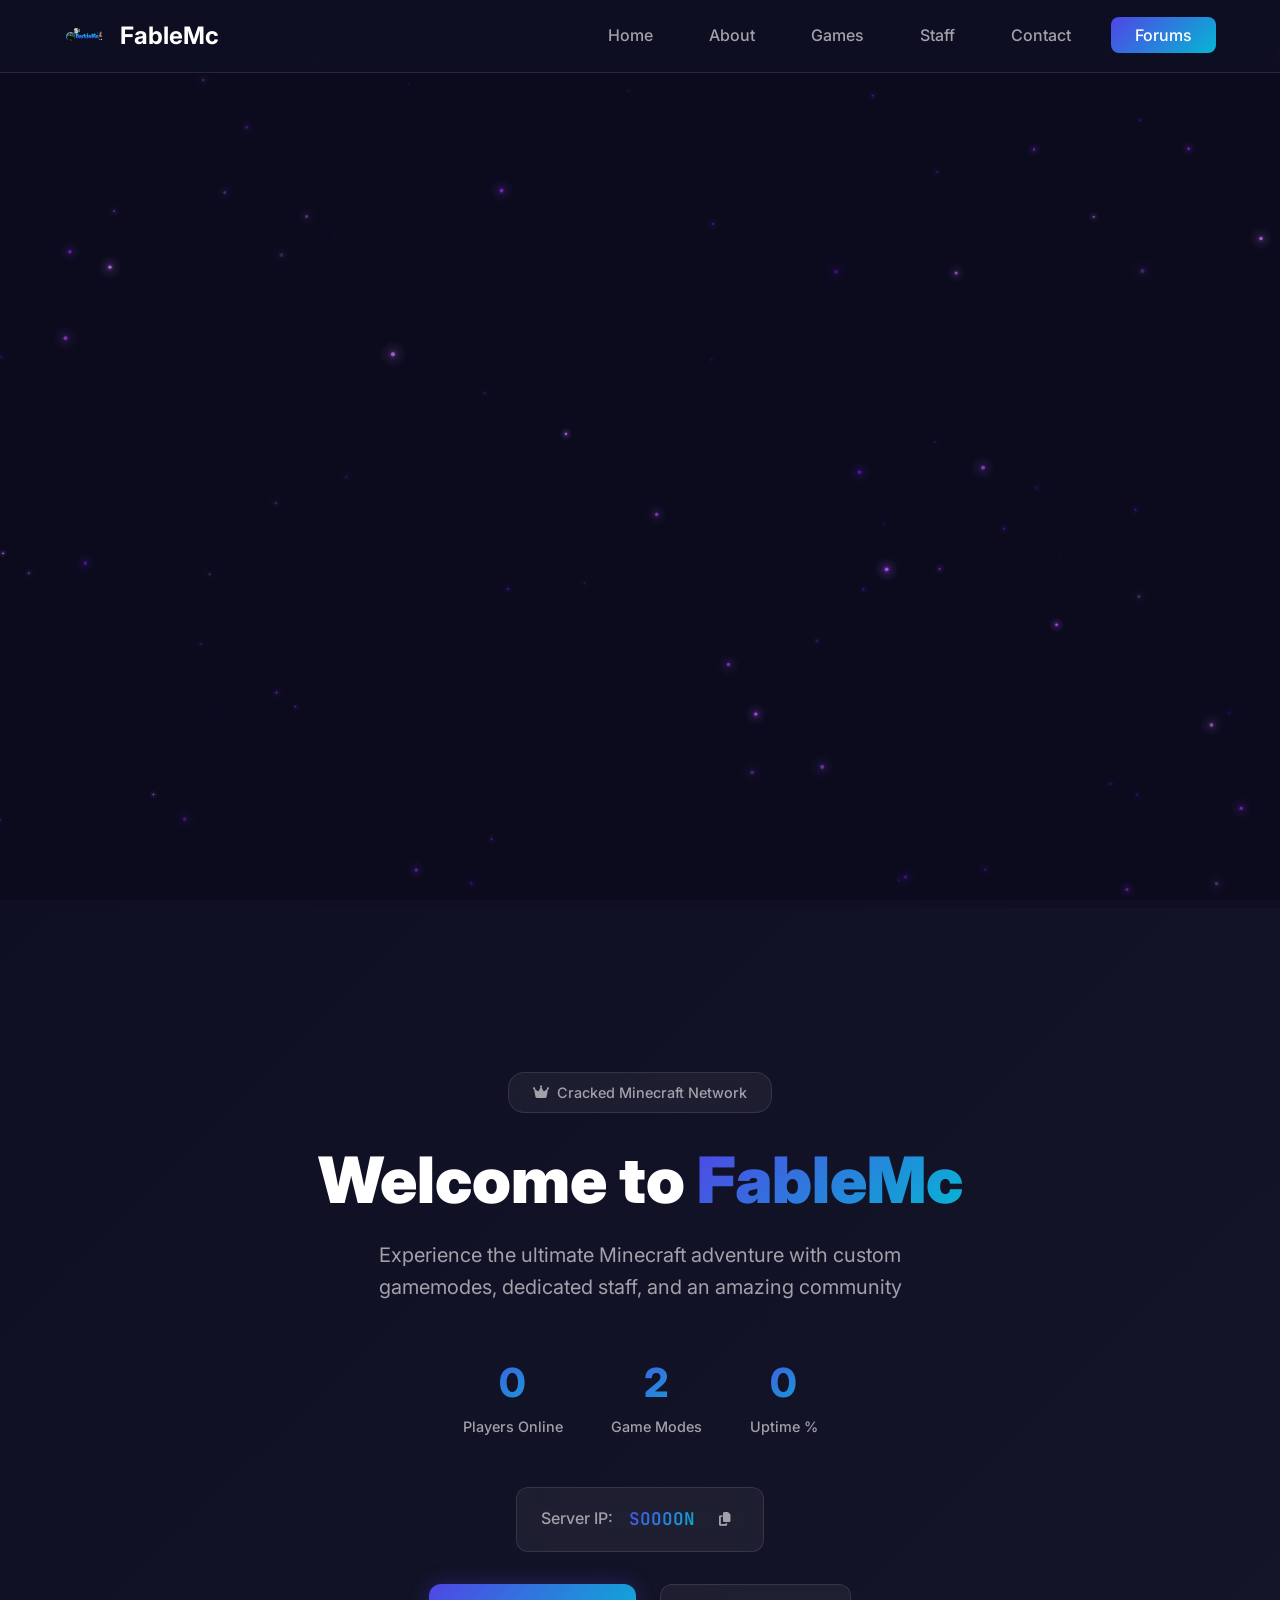
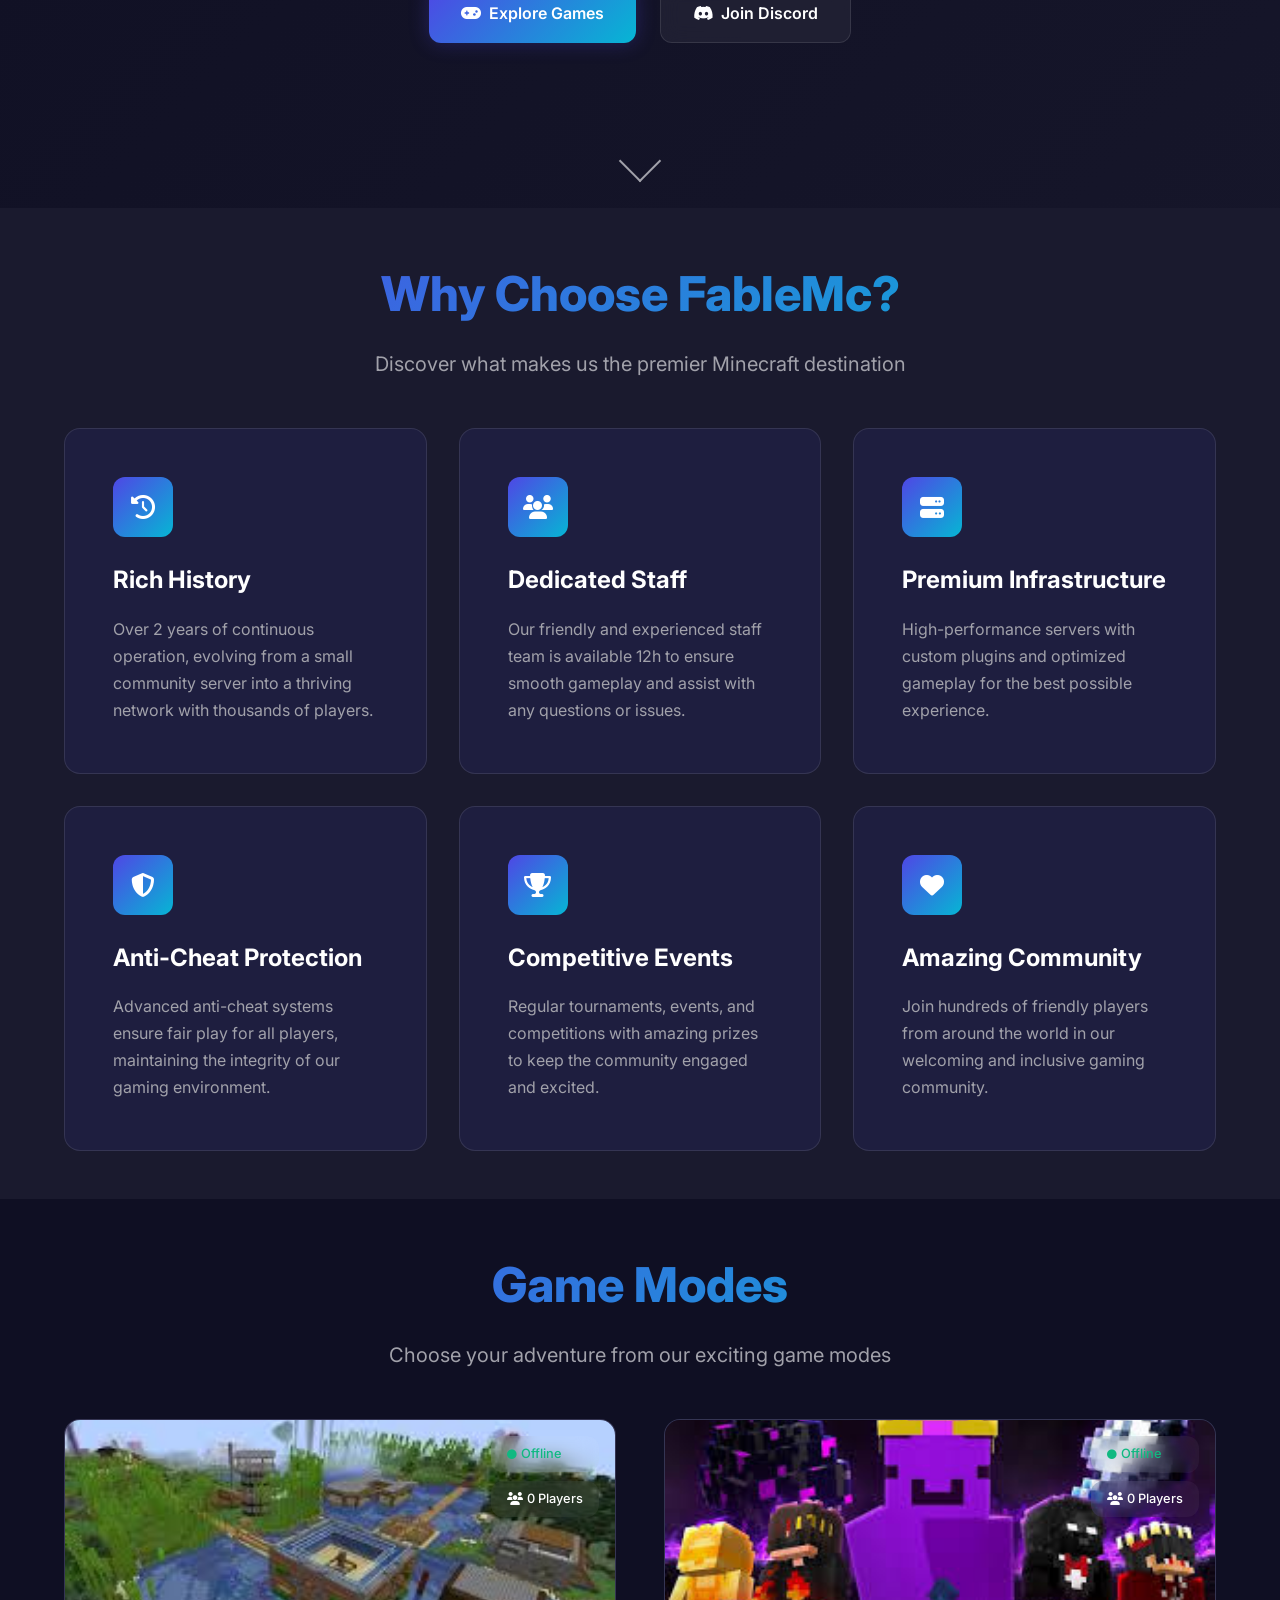
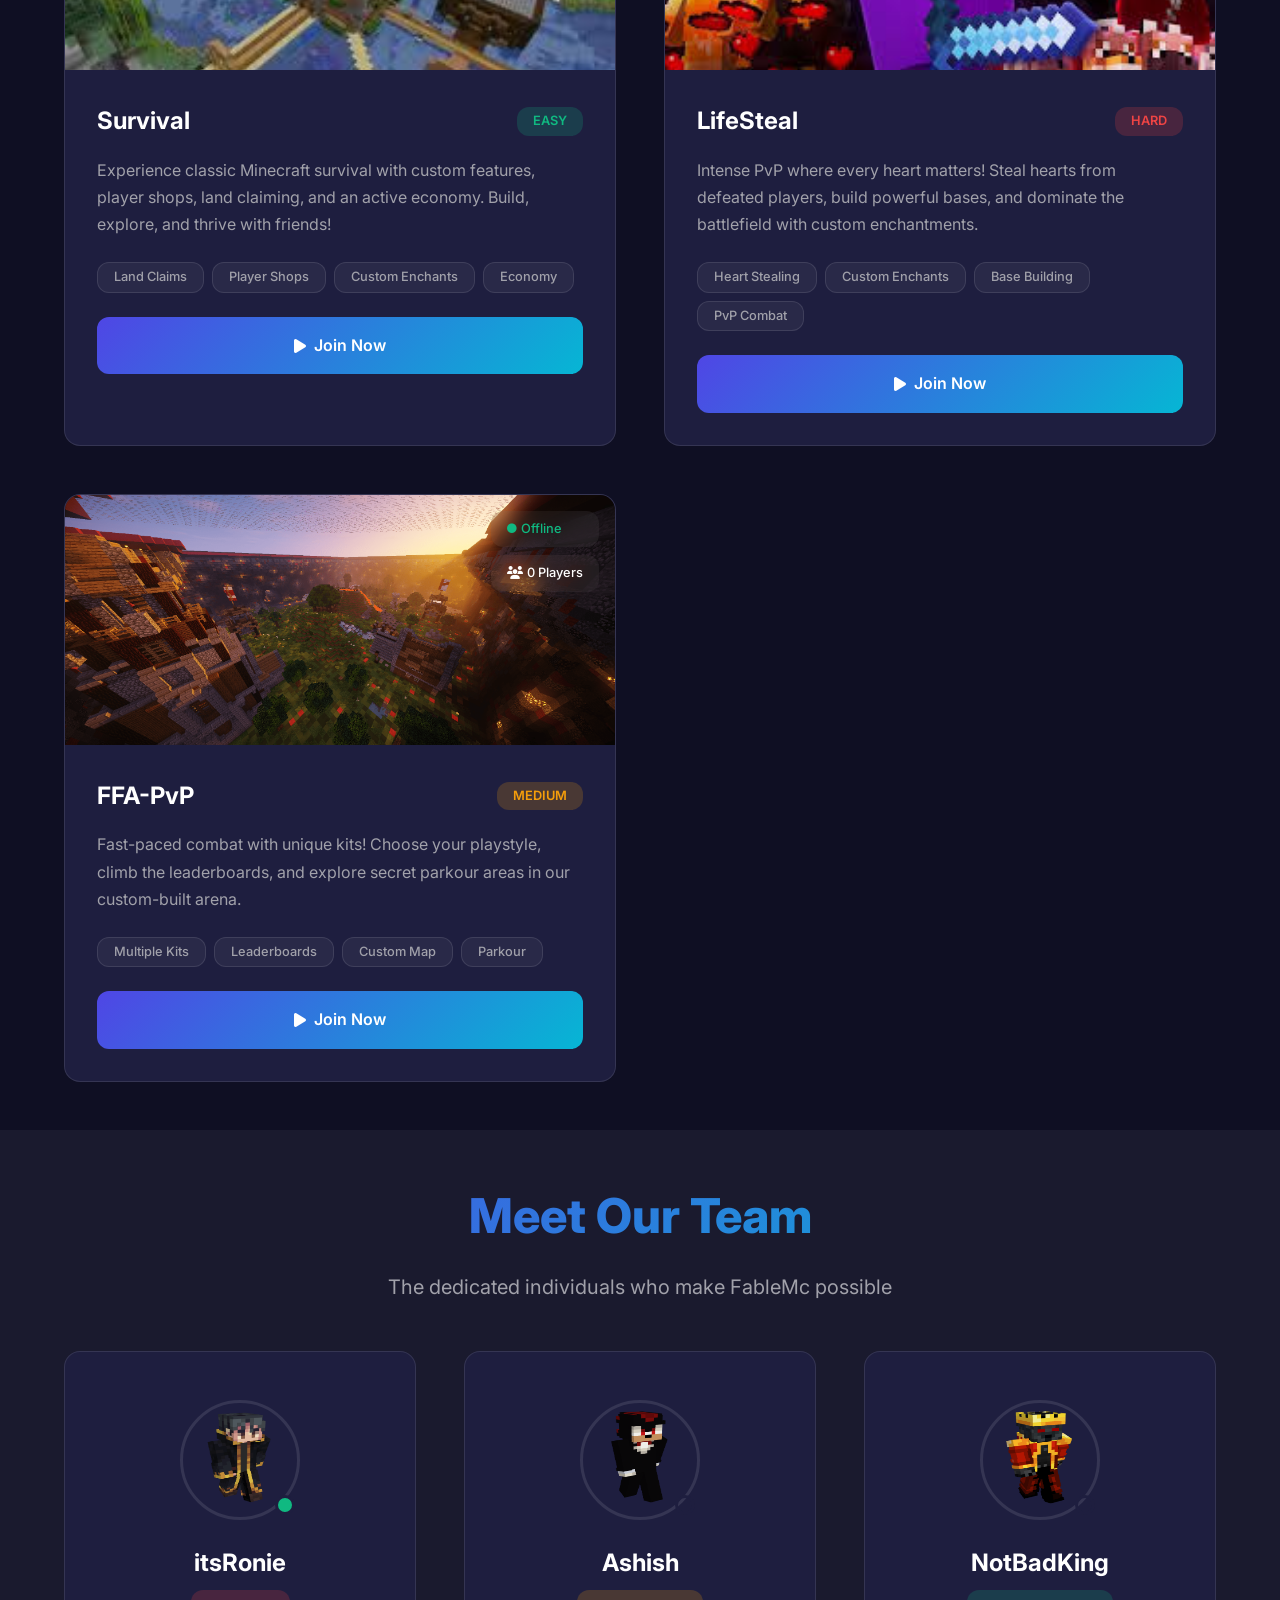
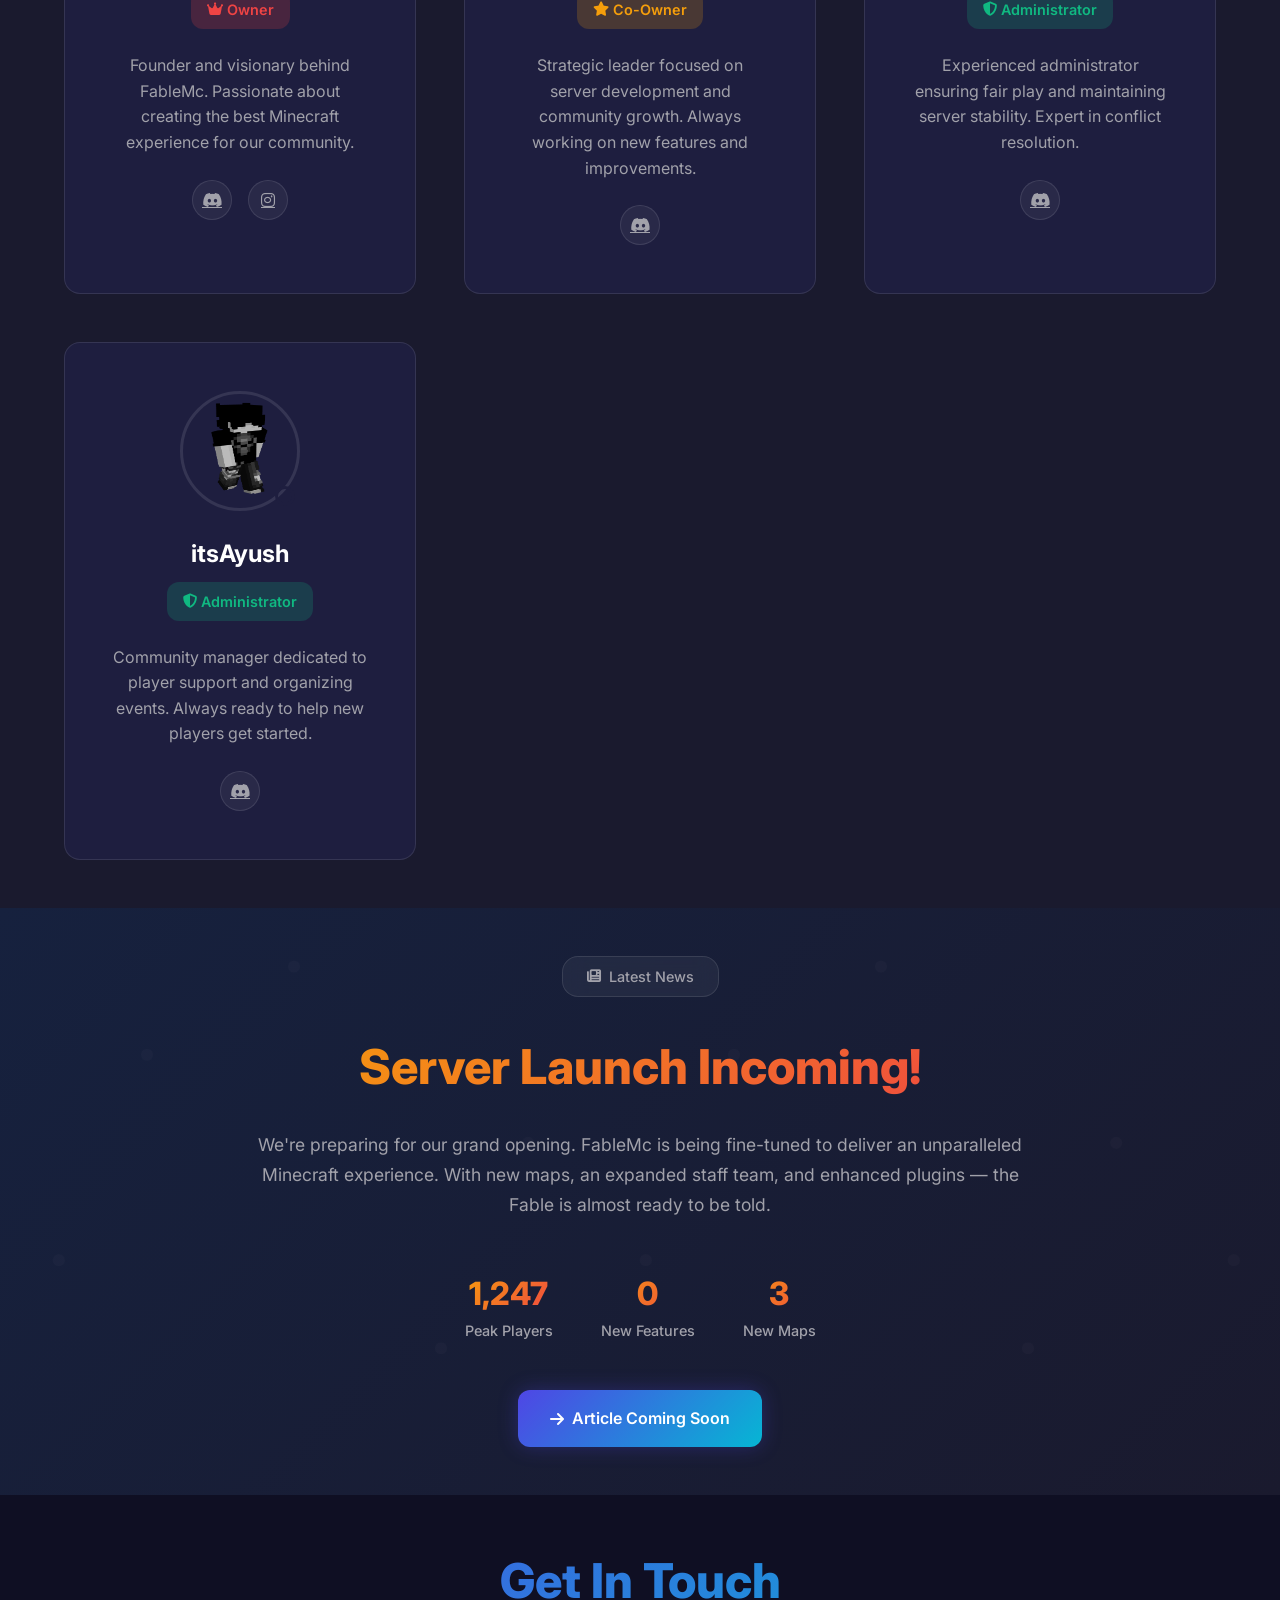
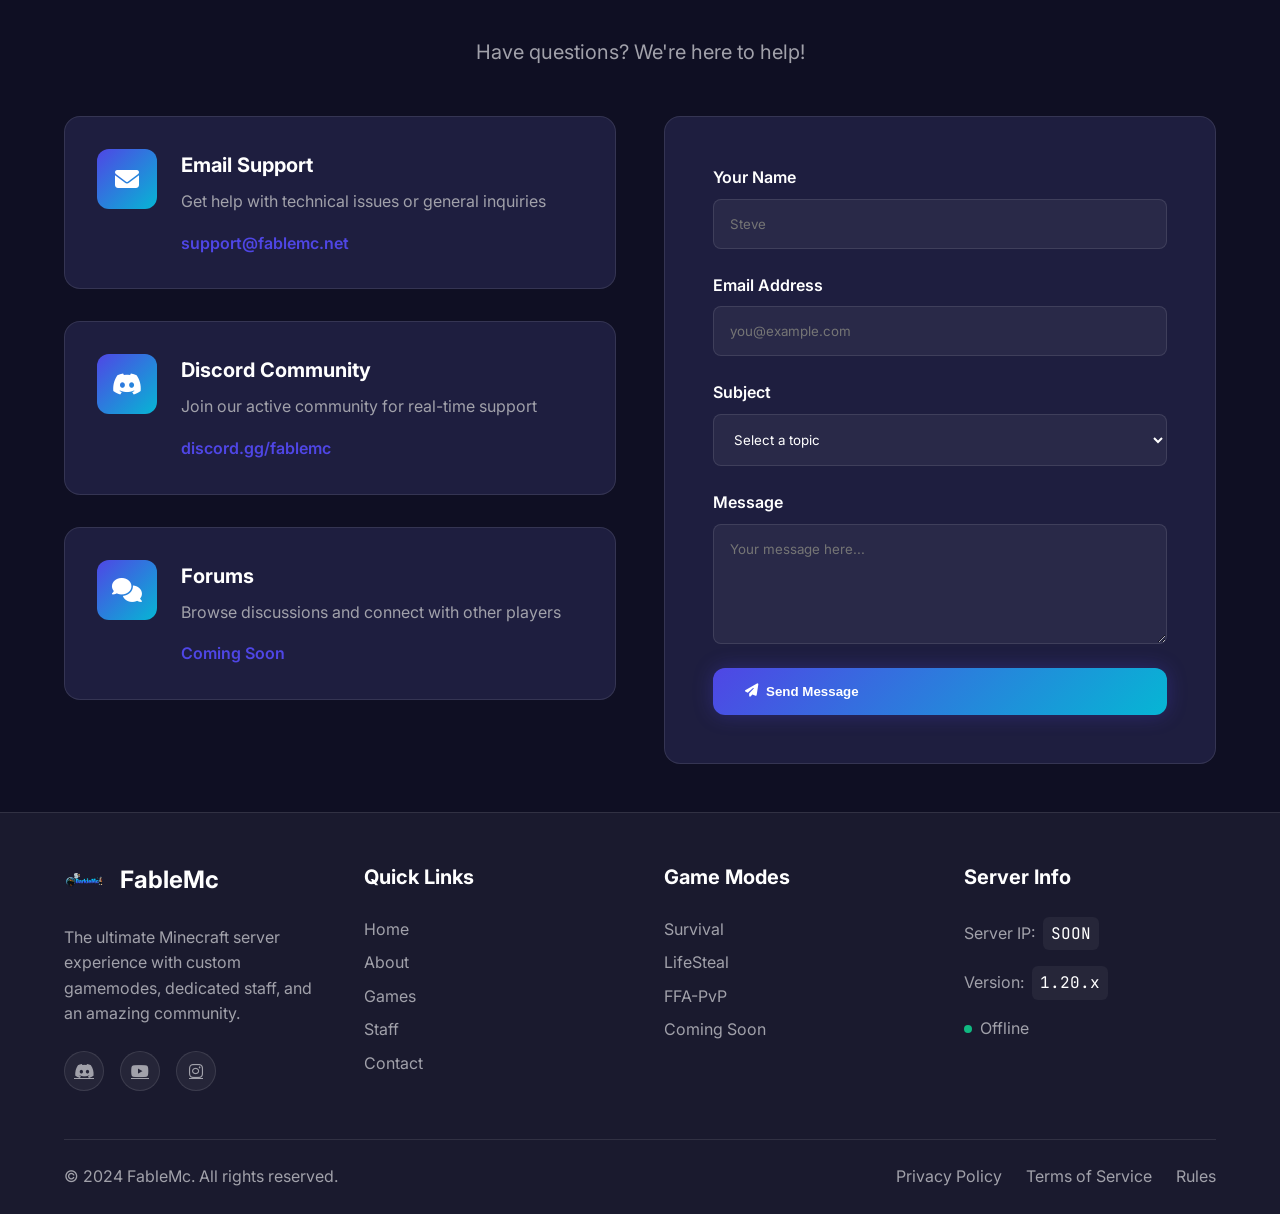
==== commit 745b86b9: "update" ====
--- a/index.html
+++ b/index.html
@@ -4,47 +4,44 @@
   <meta charset="UTF-8">
   <meta name="viewport" content="width=device-width, initial-scale=1.0">
   <title>FableMc</title>
-  <meta name="description" content="Join MyServer, the ultimate Minecraft experience with Survival, LifeSteal, and KitPvP gamemodes. Connect at play.myserver.net">
-  <meta name="keywords" content="MyServer, Minecraft Server, Survival, LifeSteal, KitPvP, Gaming, Multiplayer">
-  
+  <meta name="description" content="Join FableMc, the ultimate Minecraft experience with Survival, LifeSteal, and KitPvP gamemodes.">
+  <meta name="keywords" content="FableMc, Minecraft Server, Survival, LifeSteal, KitPvP, Gaming, Multiplayer">
+
   <!-- Fonts -->
-  <link href="https://fonts.googleapis.com/css2?family=Inter:wght@300;400;500;600;700;800&family=JetBrains+Mono:wght@400;500&display=swap" rel="stylesheet">
-  
+  <link href="https://fonts.googleapis.com/css2?family=Playfair+Display:ital,wght@0,400;0,700;0,900;1,400&family=Inter:wght@300;400;500;600;700&family=JetBrains+Mono:wght@400;500&display=swap" rel="stylesheet">
+
   <!-- Icons -->
   <link rel="stylesheet" href="https://cdnjs.cloudflare.com/ajax/libs/font-awesome/6.4.0/css/all.min.css">
-  
+
+  <!-- AOS -->
+  <link rel="stylesheet" href="https://unpkg.com/aos@2.3.1/dist/aos.css">
+
   <link rel="stylesheet" href="styles.css">
 </head>
 <body>
+
+  <!-- Particle canvas + overlays -->
+  <canvas id="particleCanvas"></canvas>
+  <div class="vignette"></div>
+  <div class="scanlines"></div>
+
   <!-- Navigation -->
   <nav class="navbar" id="navbar">
     <div class="nav-container">
       <div class="nav-logo">
-        <img src="img/logo.png" alt="MyServer Logo" class="logo-img">
-        <span class="logo-text">DarkieMc</span>
-      </div>
-      
+        <img src="img/logo.png" alt="FableMc Logo" class="logo-img">
+        <span class="logo-text">FableMc</span>
+      </div>
+
       <ul class="nav-menu" id="nav-menu">
-        <li class="nav-item">
-          <a href="#home" class="nav-link">Home</a>
-        </li>
-        <li class="nav-item">
-          <a href="#about" class="nav-link">About</a>
-        </li>
-        <li class="nav-item">
-          <a href="#games" class="nav-link">Games</a>
-        </li>
-        <li class="nav-item">
-          <a href="#staff" class="nav-link">Staff</a>
-        </li>
-        <li class="nav-item">
-          <a href="#contact" class="nav-link">Contact</a>
-        </li>
-        <li class="nav-item">
-          <a href="#" class="nav-link nav-cta">Forums</a>
-        </li>
+        <li class="nav-item"><a href="#home"    class="nav-link">Home</a></li>
+        <li class="nav-item"><a href="#about"   class="nav-link">About</a></li>
+        <li class="nav-item"><a href="#games"   class="nav-link">Games</a></li>
+        <li class="nav-item"><a href="#staff"   class="nav-link">Staff</a></li>
+        <li class="nav-item"><a href="#contact" class="nav-link">Contact</a></li>
+        <li class="nav-item"><a href="#"        class="nav-link nav-cta">Forums</a></li>
       </ul>
-      
+
       <div class="hamburger" id="hamburger">
         <span class="bar"></span>
         <span class="bar"></span>
@@ -61,22 +58,22 @@
         <source src="img/minecraft-bg.mp4" type="video/mp4">
       </video>
     </div>
-    
+
     <div class="hero-content">
       <div class="hero-badge">
         <i class="fas fa-crown"></i>
         <span>Cracked Minecraft Network</span>
       </div>
-      
+
       <h1 class="hero-title">
-        Welcome to <span class="gradient-text">DarkieMc</span>
+        Welcome to <span class="gradient-text">FableMc</span>
       </h1>
-      
+
       <p class="hero-subtitle">
-        Experience the ultimate Minecraft adventure with custom gamemodes, 
+        Experience the ultimate Minecraft adventure with custom gamemodes,
         dedicated staff, and an amazing community
       </p>
-      
+
       <div class="hero-stats">
         <div class="stat">
           <div class="stat-number" data-target="0">0</div>
@@ -91,7 +88,7 @@
           <div class="stat-label">Uptime %</div>
         </div>
       </div>
-      
+
       <div class="hero-actions">
         <div class="server-ip">
           <span class="ip-label">Server IP:</span>
@@ -100,7 +97,7 @@
             <i class="fas fa-copy"></i>
           </button>
         </div>
-        
+
         <div class="hero-buttons">
           <a href="#games" class="btn btn-primary">
             <i class="fas fa-gamepad"></i>
@@ -113,7 +110,7 @@
         </div>
       </div>
     </div>
-    
+
     <div class="scroll-indicator">
       <div class="scroll-arrow"></div>
     </div>
@@ -123,73 +120,57 @@
   <section class="about" id="about">
     <div class="container">
       <div class="section-header">
-        <h2 class="section-title">Why Choose DarkieMc?</h2>
+        <h2 class="section-title">Why Choose FableMc?</h2>
+        <div class="deco-rule"></div>
         <p class="section-subtitle">Discover what makes us the premier Minecraft destination</p>
       </div>
-      
+
       <div class="features-grid">
         <div class="feature-card" data-aos="fade-up" data-aos-delay="100">
-          <div class="feature-icon">
-            <i class="fas fa-history"></i>
-          </div>
+          <div class="feature-icon"><i class="fas fa-history"></i></div>
           <h3 class="feature-title">Rich History</h3>
           <p class="feature-description">
-            Over 2 years of continuous operation, evolving from a small community 
+            Over 2 years of continuous operation, evolving from a small community
             server into a thriving network with thousands of players.
           </p>
         </div>
-        
         <div class="feature-card" data-aos="fade-up" data-aos-delay="200">
-          <div class="feature-icon">
-            <i class="fas fa-users"></i>
-          </div>
+          <div class="feature-icon"><i class="fas fa-users"></i></div>
           <h3 class="feature-title">Dedicated Staff</h3>
           <p class="feature-description">
-            Our friendly and experienced staff team is available 12h to ensure 
+            Our friendly and experienced staff team is available 12h to ensure
             smooth gameplay and assist with any questions or issues.
           </p>
         </div>
-        
         <div class="feature-card" data-aos="fade-up" data-aos-delay="300">
-          <div class="feature-icon">
-            <i class="fas fa-server"></i>
-          </div>
+          <div class="feature-icon"><i class="fas fa-server"></i></div>
           <h3 class="feature-title">Premium Infrastructure</h3>
           <p class="feature-description">
-            High-performance servers with 20.9% uptime, custom plugins, 
-            and optimized gameplay for the best possible experience.
+            High-performance servers with custom plugins and optimized gameplay
+            for the best possible experience.
           </p>
         </div>
-        
         <div class="feature-card" data-aos="fade-up" data-aos-delay="400">
-          <div class="feature-icon">
-            <i class="fas fa-shield-alt"></i>
-          </div>
+          <div class="feature-icon"><i class="fas fa-shield-alt"></i></div>
           <h3 class="feature-title">Anti-Cheat Protection</h3>
           <p class="feature-description">
-            Advanced anti-cheat systems ensure fair play for all players, 
+            Advanced anti-cheat systems ensure fair play for all players,
             maintaining the integrity of our gaming environment.
           </p>
         </div>
-        
         <div class="feature-card" data-aos="fade-up" data-aos-delay="500">
-          <div class="feature-icon">
-            <i class="fas fa-trophy"></i>
-          </div>
+          <div class="feature-icon"><i class="fas fa-trophy"></i></div>
           <h3 class="feature-title">Competitive Events</h3>
           <p class="feature-description">
-            Regular tournaments, events, and competitions with amazing prizes 
+            Regular tournaments, events, and competitions with amazing prizes
             to keep the community engaged and excited.
           </p>
         </div>
-        
         <div class="feature-card" data-aos="fade-up" data-aos-delay="600">
-          <div class="feature-icon">
-            <i class="fas fa-heart"></i>
-          </div>
+          <div class="feature-icon"><i class="fas fa-heart"></i></div>
           <h3 class="feature-title">Amazing Community</h3>
           <p class="feature-description">
-            Join Hundreds of friendly players from around the world in our 
+            Join hundreds of friendly players from around the world in our
             welcoming and inclusive gaming community.
           </p>
         </div>
@@ -202,9 +183,10 @@
     <div class="container">
       <div class="section-header">
         <h2 class="section-title">Game Modes</h2>
+        <div class="deco-rule"></div>
         <p class="section-subtitle">Choose your adventure from our exciting game modes</p>
       </div>
-      
+
       <div class="games-grid">
         <div class="game-card" data-aos="fade-right">
           <div class="game-image">
@@ -220,32 +202,25 @@
               </div>
             </div>
           </div>
-          
           <div class="game-content">
             <div class="game-header">
               <h3 class="game-title">Survival</h3>
               <div class="game-difficulty easy">Easy</div>
             </div>
-            
             <p class="game-description">
-              Experience classic Minecraft survival with custom features, player shops, 
+              Experience classic Minecraft survival with custom features, player shops,
               land claiming, and an active economy. Build, explore, and thrive with friends!
             </p>
-            
             <div class="game-features">
               <span class="feature-tag">Land Claims</span>
               <span class="feature-tag">Player Shops</span>
               <span class="feature-tag">Custom Enchants</span>
               <span class="feature-tag">Economy</span>
             </div>
-            
-            <a href="#" class="game-btn">
-              <i class="fas fa-play"></i>
-              Join Now
-            </a>
-          </div>
-        </div>
-        
+            <a href="#" class="game-btn"><i class="fas fa-play"></i> Join Now</a>
+          </div>
+        </div>
+
         <div class="game-card" data-aos="fade-up">
           <div class="game-image">
             <img src="img/lifesteal.jpg" alt="LifeSteal Mode" loading="lazy">
@@ -260,32 +235,25 @@
               </div>
             </div>
           </div>
-          
           <div class="game-content">
             <div class="game-header">
               <h3 class="game-title">LifeSteal</h3>
               <div class="game-difficulty hard">Hard</div>
             </div>
-            
             <p class="game-description">
-              Intense PvP where every heart matters! Steal hearts from defeated players, 
+              Intense PvP where every heart matters! Steal hearts from defeated players,
               build powerful bases, and dominate the battlefield with custom enchantments.
             </p>
-            
             <div class="game-features">
               <span class="feature-tag">Heart Stealing</span>
               <span class="feature-tag">Custom Enchants</span>
               <span class="feature-tag">Base Building</span>
               <span class="feature-tag">PvP Combat</span>
             </div>
-            
-            <a href="#" class="game-btn">
-              <i class="fas fa-play"></i>
-              Join Now
-            </a>
-          </div>
-        </div>
-        
+            <a href="#" class="game-btn"><i class="fas fa-play"></i> Join Now</a>
+          </div>
+        </div>
+
         <div class="game-card" data-aos="fade-left">
           <div class="game-image">
             <img src="img/kitpvp.png" alt="KitPvP Mode" loading="lazy">
@@ -300,29 +268,22 @@
               </div>
             </div>
           </div>
-          
           <div class="game-content">
             <div class="game-header">
               <h3 class="game-title">FFA-PvP</h3>
               <div class="game-difficulty medium">Medium</div>
             </div>
-            
             <p class="game-description">
-              Fast-paced combat with unique kits! Choose your playstyle, climb the leaderboards, 
+              Fast-paced combat with unique kits! Choose your playstyle, climb the leaderboards,
               and explore secret parkour areas in our custom-built arena.
             </p>
-            
             <div class="game-features">
               <span class="feature-tag">Multiple Kits</span>
               <span class="feature-tag">Leaderboards</span>
               <span class="feature-tag">Custom Map</span>
               <span class="feature-tag">Parkour</span>
             </div>
-            
-            <a href="#" class="game-btn">
-              <i class="fas fa-play"></i>
-              Join Now
-            </a>
+            <a href="#" class="game-btn"><i class="fas fa-play"></i> Join Now</a>
           </div>
         </div>
       </div>
@@ -334,109 +295,80 @@
     <div class="container">
       <div class="section-header">
         <h2 class="section-title">Meet Our Team</h2>
-        <p class="section-subtitle">The dedicated individuals who make MyServer possible</p>
-      </div>
-      
+        <div class="deco-rule"></div>
+        <p class="section-subtitle">The dedicated individuals who make FableMc possible</p>
+      </div>
+
       <div class="staff-grid">
         <div class="staff-card owner" data-aos="zoom-in" data-aos-delay="100">
           <div class="staff-avatar">
             <img src="img/itsronie.png" alt="itsRonie" loading="lazy">
             <div class="staff-status online"></div>
           </div>
-          
           <div class="staff-info">
             <h3 class="staff-name">itsRonie</h3>
-            <div class="staff-role owner-role">
-              <i class="fas fa-crown"></i>
-              Owner
-            </div>
+            <div class="staff-role owner-role"><i class="fas fa-crown"></i> Owner</div>
             <p class="staff-description">
-              Founder and visionary behind MyServer. Passionate about creating 
+              Founder and visionary behind FableMc. Passionate about creating
               the best Minecraft experience for our community.
             </p>
-            
             <div class="staff-social">
-              <a href="#" class="social-link">
-                <i class="fab fa-discord"></i>
-              </a>
-              <a href="#" class="social-link">
-                <i class="fab fa-instagram"></i>
-              </a>
-            </div>
-          </div>
-        </div>
-        
+              <a href="#" class="social-link"><i class="fab fa-discord"></i></a>
+              <a href="#" class="social-link"><i class="fab fa-instagram"></i></a>
+            </div>
+          </div>
+        </div>
+
         <div class="staff-card co-owner" data-aos="zoom-in" data-aos-delay="200">
           <div class="staff-avatar">
             <img src="img/skin2.png" alt="Ashish" loading="lazy">
             <div class="staff-status offline"></div>
           </div>
-          
           <div class="staff-info">
             <h3 class="staff-name">Ashish</h3>
-            <div class="staff-role co-owner-role">
-              <i class="fas fa-star"></i>
-              Co-Owner
-            </div>
+            <div class="staff-role co-owner-role"><i class="fas fa-star"></i> Co-Owner</div>
             <p class="staff-description">
-              Strategic leader focused on server development and community growth. 
+              Strategic leader focused on server development and community growth.
               Always working on new features and improvements.
             </p>
-            
             <div class="staff-social">
-              <a href="#" class="social-link">
-                <i class="fab fa-discord"></i>
-              </a>
-            </div>
-          </div>
-        </div>
-        
+              <a href="#" class="social-link"><i class="fab fa-discord"></i></a>
+            </div>
+          </div>
+        </div>
+
         <div class="staff-card admin" data-aos="zoom-in" data-aos-delay="300">
           <div class="staff-avatar">
             <img src="img/notbadking.png" alt="NotBadKing" loading="lazy">
             <div class="staff-status offline"></div>
           </div>
-          
           <div class="staff-info">
             <h3 class="staff-name">NotBadKing</h3>
-            <div class="staff-role admin-role">
-              <i class="fas fa-shield-alt"></i>
-              Administrator
-            </div>
+            <div class="staff-role admin-role"><i class="fas fa-shield-alt"></i> Administrator</div>
             <p class="staff-description">
-              Experienced administrator ensuring fair play and maintaining 
+              Experienced administrator ensuring fair play and maintaining
               server stability. Expert in conflict resolution.
             </p>
-            
             <div class="staff-social">
-              <a href="#" class="social-link">
-                <i class="fab fa-discord"></i>
-              </a>
-            </div>
-          </div>
-        </div>
-        
+              <a href="#" class="social-link"><i class="fab fa-discord"></i></a>
+            </div>
+          </div>
+        </div>
+
         <div class="staff-card manager" data-aos="zoom-in" data-aos-delay="400">
           <div class="staff-avatar">
             <img src="img/skin1.png" alt="itsAyush" loading="lazy">
             <div class="staff-status offline"></div>
           </div>
-          
           <div class="staff-info">
             <h3 class="staff-name">itsAyush</h3>
-            <div class="staff-role admin-role">
-              <i class="fas fa-shield-alt"></i>
-              Administrator
-            </div>
+            <div class="staff-role admin-role"><i class="fas fa-shield-alt"></i> Administrator</div>
             <p class="staff-description">
-              Community manager dedicated to player support and organizing 
+              Community manager dedicated to player support and organizing
               events. Always ready to help new players get started.
             </p>
-            
             <div class="staff-social">
-              <a href="#" class="social-link">
-                <i class="fab fa-discord"></i>
-              </a>
+              <a href="#" class="social-link"><i class="fab fa-discord"></i></a>
             </div>
           </div>
         </div>
@@ -449,23 +381,18 @@
     <div class="news-background">
       <div class="news-overlay"></div>
     </div>
-    
     <div class="container">
       <div class="news-content">
         <div class="news-badge">
           <i class="fas fa-newspaper"></i>
           <span>Latest News</span>
         </div>
-        
-        <h2 class="news-title">Server Launch UnSuccess!</h2>
-        
+        <h2 class="news-title">Server Launch Incoming!</h2>
         <p class="news-description">
-          We're thrilled to announce that DarkieMc Down Due to hosting issue! 
-          We had over 1,000 players Last Time, Which breaked all our initial expectations. 
-          With new maps, expanded staff team, and enhanced plugins, Now We not ready to provide the ultimate 
-          Minecraft experience.
+          We're preparing for our grand opening. FableMc is being fine-tuned to
+          deliver an unparalleled Minecraft experience. With new maps, an expanded
+          staff team, and enhanced plugins — the Fable is almost ready to be told.
         </p>
-        
         <div class="news-stats">
           <div class="news-stat">
             <div class="stat-number">1,247</div>
@@ -480,10 +407,9 @@
             <div class="stat-label">New Maps</div>
           </div>
         </div>
-        
         <a href="#" class="btn btn-primary">
           <i class="fas fa-arrow-right"></i>
-          Article About Server Soon
+          Article Coming Soon
         </a>
       </div>
     </div>
@@ -494,63 +420,48 @@
     <div class="container">
       <div class="section-header">
         <h2 class="section-title">Get In Touch</h2>
+        <div class="deco-rule"></div>
         <p class="section-subtitle">Have questions? We're here to help!</p>
       </div>
-      
+
       <div class="contact-grid">
         <div class="contact-info">
           <div class="contact-item" data-aos="fade-right" data-aos-delay="100">
-            <div class="contact-icon">
-              <i class="fas fa-envelope"></i>
-            </div>
+            <div class="contact-icon"><i class="fas fa-envelope"></i></div>
             <div class="contact-details">
               <h3>Email Support</h3>
               <p>Get help with technical issues or general inquiries</p>
-              <a href="mailto:NotWorkPlace@gmail.com" class="contact-link">
-                NotWorkPlace@gmail.com
-              </a>
-            </div>
-          </div>
-          
+              <a href="mailto:support@fablemc.net" class="contact-link">support@fablemc.net</a>
+            </div>
+          </div>
           <div class="contact-item" data-aos="fade-right" data-aos-delay="200">
-            <div class="contact-icon">
-              <i class="fab fa-discord"></i>
-            </div>
+            <div class="contact-icon"><i class="fab fa-discord"></i></div>
             <div class="contact-details">
               <h3>Discord Community</h3>
               <p>Join our active community for real-time support</p>
-              <a href="#" class="contact-link">
-                DarkieMc
-              </a>
-            </div>
-          </div>
-          
+              <a href="#" class="contact-link">discord.gg/fablemc</a>
+            </div>
+          </div>
           <div class="contact-item" data-aos="fade-right" data-aos-delay="300">
-            <div class="contact-icon">
-              <i class="fas fa-comments"></i>
-            </div>
+            <div class="contact-icon"><i class="fas fa-comments"></i></div>
             <div class="contact-details">
               <h3>Forums</h3>
               <p>Browse discussions and connect with other players</p>
-              <a href="#" class="contact-link">
-                Soon
-              </a>
-            </div>
-          </div>
-        </div>
-        
+              <a href="#" class="contact-link">Coming Soon</a>
+            </div>
+          </div>
+        </div>
+
         <div class="contact-form-container" data-aos="fade-left">
           <form class="contact-form" id="contact-form">
             <div class="form-group">
               <label for="name">Your Name</label>
-              <input type="text" id="name" name="name" required>
-            </div>
-            
+              <input type="text" id="name" name="name" placeholder="Steve" required>
+            </div>
             <div class="form-group">
               <label for="email">Email Address</label>
-              <input type="email" id="email" name="email" required>
-            </div>
-            
+              <input type="email" id="email" name="email" placeholder="you@example.com" required>
+            </div>
             <div class="form-group">
               <label for="subject">Subject</label>
               <select id="subject" name="subject" required>
@@ -561,12 +472,10 @@
                 <option value="other">Other</option>
               </select>
             </div>
-            
             <div class="form-group">
               <label for="message">Message</label>
-              <textarea id="message" name="message" rows="5" required></textarea>
-            </div>
-            
+              <textarea id="message" name="message" rows="5" placeholder="Your message here..." required></textarea>
+            </div>
             <button type="submit" class="btn btn-primary">
               <i class="fas fa-paper-plane"></i>
               Send Message
@@ -583,27 +492,20 @@
       <div class="footer-content">
         <div class="footer-section">
           <div class="footer-logo">
-            <img src="img/logo.png" alt="MyServer Logo">
-            <span>DarkieMc</span>
+            <img src="img/logo.png" alt="FableMc Logo">
+            <span>FableMc</span>
           </div>
           <p class="footer-description">
-            The ultimate Minecraft server experience with custom gamemodes, 
+            The ultimate Minecraft server experience with custom gamemodes,
             dedicated staff, and an amazing community.
           </p>
-          
           <div class="social-links">
-            <a href="#" class="social-link">
-              <i class="fab fa-discord"></i>
-            </a>
-            <a href="#" class="social-link">
-              <i class="fab fa-youtube"></i>
-            </a>
-            <a href="#" class="social-link">
-              <i class="fab fa-instagram"></i>
-            </a>
-          </div>
-        </div>
-        
+            <a href="#" class="social-link"><i class="fab fa-discord"></i></a>
+            <a href="#" class="social-link"><i class="fab fa-youtube"></i></a>
+            <a href="#" class="social-link"><i class="fab fa-instagram"></i></a>
+          </div>
+        </div>
+
         <div class="footer-section">
           <h3 class="footer-title">Quick Links</h3>
           <ul class="footer-links">
@@ -614,17 +516,17 @@
             <li><a href="#contact">Contact</a></li>
           </ul>
         </div>
-        
+
         <div class="footer-section">
           <h3 class="footer-title">Game Modes</h3>
           <ul class="footer-links">
             <li><a href="#">Survival</a></li>
             <li><a href="#">LifeSteal</a></li>
-            <li><a href="#">KitPvP</a></li>
+            <li><a href="#">FFA-PvP</a></li>
             <li><a href="#">Coming Soon</a></li>
           </ul>
         </div>
-        
+
         <div class="footer-section">
           <h3 class="footer-title">Server Info</h3>
           <div class="server-info">
@@ -634,7 +536,7 @@
             </div>
             <div class="server-version">
               <span>Version:</span>
-              <code>1.69.2x</code>
+              <code>1.20.x</code>
             </div>
             <div class="server-status">
               <span class="status-indicator online"></span>
@@ -643,10 +545,10 @@
           </div>
         </div>
       </div>
-      
+
       <div class="footer-bottom">
         <div class="footer-copyright">
-          <p>&copy; 2024 DarkieMc. All rights reserved.</p>
+          <p>&copy; 2024 FableMc. All rights reserved.</p>
         </div>
         <div class="footer-legal">
           <a href="#">Privacy Policy</a>
@@ -657,14 +559,152 @@
     </div>
   </footer>
 
-  <!-- Back to Top Button -->
+  <!-- Back to Top -->
   <button class="back-to-top" id="back-to-top">
     <i class="fas fa-arrow-up"></i>
   </button>
 
   <!-- Scripts -->
   <script src="https://unpkg.com/aos@2.3.1/dist/aos.js"></script>
-  <script src="script.js"></script>
+  <script>
+    /* -------------------------------------------------------
+       PARTICLE ENGINE  (ambient purple dust — from FableHaven)
+       ------------------------------------------------------- */
+    class Particle {
+      constructor(canvas) { this.canvas = canvas; this.reset(true); }
+      reset(rand = false) {
+        const c = this.canvas;
+        if (rand) { this.x = Math.random() * c.width; this.y = Math.random() * c.height; }
+        else {
+          const e = Math.floor(Math.random() * 4);
+          if (e===0) { this.x=Math.random()*c.width; this.y=-12; }
+          else if (e===1) { this.x=c.width+12; this.y=Math.random()*c.height; }
+          else if (e===2) { this.x=Math.random()*c.width; this.y=c.height+12; }
+          else { this.x=-12; this.y=Math.random()*c.height; }
+        }
+        const a = Math.random()*Math.PI*2, s = 0.06+Math.random()*0.18;
+        this.vx=Math.cos(a)*s; this.vy=Math.sin(a)*s;
+        this.radius=0.5+Math.random()*1.6; this.phase=Math.random()*Math.PI*2;
+        this.pulseSpd=0.006+Math.random()*0.01; this.baseAlpha=0.1+Math.random()*0.35;
+        const pal=[[180,80,255],[140,40,220],[100,20,200],[210,120,255]];
+        this.rgb=pal[Math.floor(Math.random()*pal.length)];
+      }
+      update() {
+        this.x+=this.vx; this.y+=this.vy; this.phase+=this.pulseSpd;
+        const p=22,c=this.canvas;
+        if(this.x<-p) this.x=c.width+p;
+        if(this.x>c.width+p) this.x=-p;
+        if(this.y<-p) this.y=c.height+p;
+        if(this.y>c.height+p) this.y=-p;
+      }
+      draw(ctx) {
+        const alpha=this.baseAlpha*(0.5+0.5*Math.sin(this.phase));
+        const [r,g,b]=this.rgb, hr=this.radius*7;
+        const g2=ctx.createRadialGradient(this.x,this.y,0,this.x,this.y,hr);
+        g2.addColorStop(0,`rgba(${r},${g},${b},${alpha*0.65})`);
+        g2.addColorStop(0.4,`rgba(${r},${g},${b},${alpha*0.18})`);
+        g2.addColorStop(1,`rgba(${r},${g},${b},0)`);
+        ctx.beginPath(); ctx.arc(this.x,this.y,hr,0,Math.PI*2);
+        ctx.fillStyle=g2; ctx.fill();
+        ctx.beginPath(); ctx.arc(this.x,this.y,this.radius,0,Math.PI*2);
+        ctx.fillStyle=`rgba(${r},${g},${b},${Math.min(1,alpha*2)})`; ctx.fill();
+      }
+    }
+
+    (function initParticles() {
+      const canvas = document.getElementById('particleCanvas');
+      const ctx = canvas.getContext('2d');
+      const count = 110;
+      let particles = [];
+
+      function resize() {
+        canvas.width = window.innerWidth;
+        canvas.height = window.innerHeight;
+        particles.forEach(p => p.reset(true));
+      }
+      function init() {
+        particles = Array.from({length:count}, ()=>new Particle(canvas));
+      }
+      function loop() {
+        ctx.fillStyle='rgba(3,0,14,0.14)';
+        ctx.fillRect(0,0,canvas.width,canvas.height);
+        particles.forEach(p=>{ p.update(); p.draw(ctx); });
+        requestAnimationFrame(loop);
+      }
+      resize();
+      init();
+      loop();
+      window.addEventListener('resize', resize);
+    })();
+
+    /* -------------------------------------------------------
+       NAVBAR — scroll shrink
+       ------------------------------------------------------- */
+    const navbar = document.getElementById('navbar');
+    window.addEventListener('scroll', () => {
+      navbar.classList.toggle('scrolled', window.scrollY > 60);
+    });
+
+    /* -------------------------------------------------------
+       HAMBURGER
+       ------------------------------------------------------- */
+    const hamburger = document.getElementById('hamburger');
+    const navMenu   = document.getElementById('nav-menu');
+    hamburger.addEventListener('click', () => {
+      hamburger.classList.toggle('active');
+      navMenu.classList.toggle('open');
+    });
+    navMenu.querySelectorAll('.nav-link').forEach(l => {
+      l.addEventListener('click', () => {
+        hamburger.classList.remove('active');
+        navMenu.classList.remove('open');
+      });
+    });
+
+    /* -------------------------------------------------------
+       COUNTER ANIMATION
+       ------------------------------------------------------- */
+    function animateCounters() {
+      document.querySelectorAll('.stat-number[data-target]').forEach(el => {
+        const target = +el.getAttribute('data-target');
+        if (target === 0) return;
+        let start = 0;
+        const step = target / 50;
+        const t = setInterval(() => {
+          start = Math.min(target, start + step);
+          el.textContent = Math.floor(start);
+          if (start >= target) clearInterval(t);
+        }, 30);
+      });
+    }
+    const heroObserver = new IntersectionObserver(([e]) => {
+      if (e.isIntersecting) { animateCounters(); heroObserver.disconnect(); }
+    }, { threshold: 0.4 });
+    heroObserver.observe(document.querySelector('.hero-stats'));
+
+    /* -------------------------------------------------------
+       COPY IP
+       ------------------------------------------------------- */
+    document.getElementById('copy-ip')?.addEventListener('click', () => {
+      const ip = document.getElementById('server-ip').textContent;
+      navigator.clipboard.writeText(ip).then(() => {
+        const btn = document.getElementById('copy-ip');
+        btn.innerHTML = '<i class="fas fa-check"></i>';
+        setTimeout(() => btn.innerHTML = '<i class="fas fa-copy"></i>', 1500);
+      });
+    });
+
+    /* -------------------------------------------------------
+       BACK TO TOP
+       ------------------------------------------------------- */
+    const btt = document.getElementById('back-to-top');
+    window.addEventListener('scroll', () => btt.classList.toggle('visible', window.scrollY > 400));
+    btt.addEventListener('click', () => window.scrollTo({ top: 0, behavior: 'smooth' }));
+
+    /* -------------------------------------------------------
+       AOS INIT
+       ------------------------------------------------------- */
+    AOS.init({ duration: 800, easing: 'ease-out-cubic', once: true, offset: 80 });
+  </script>
 </body>
 </html>
-
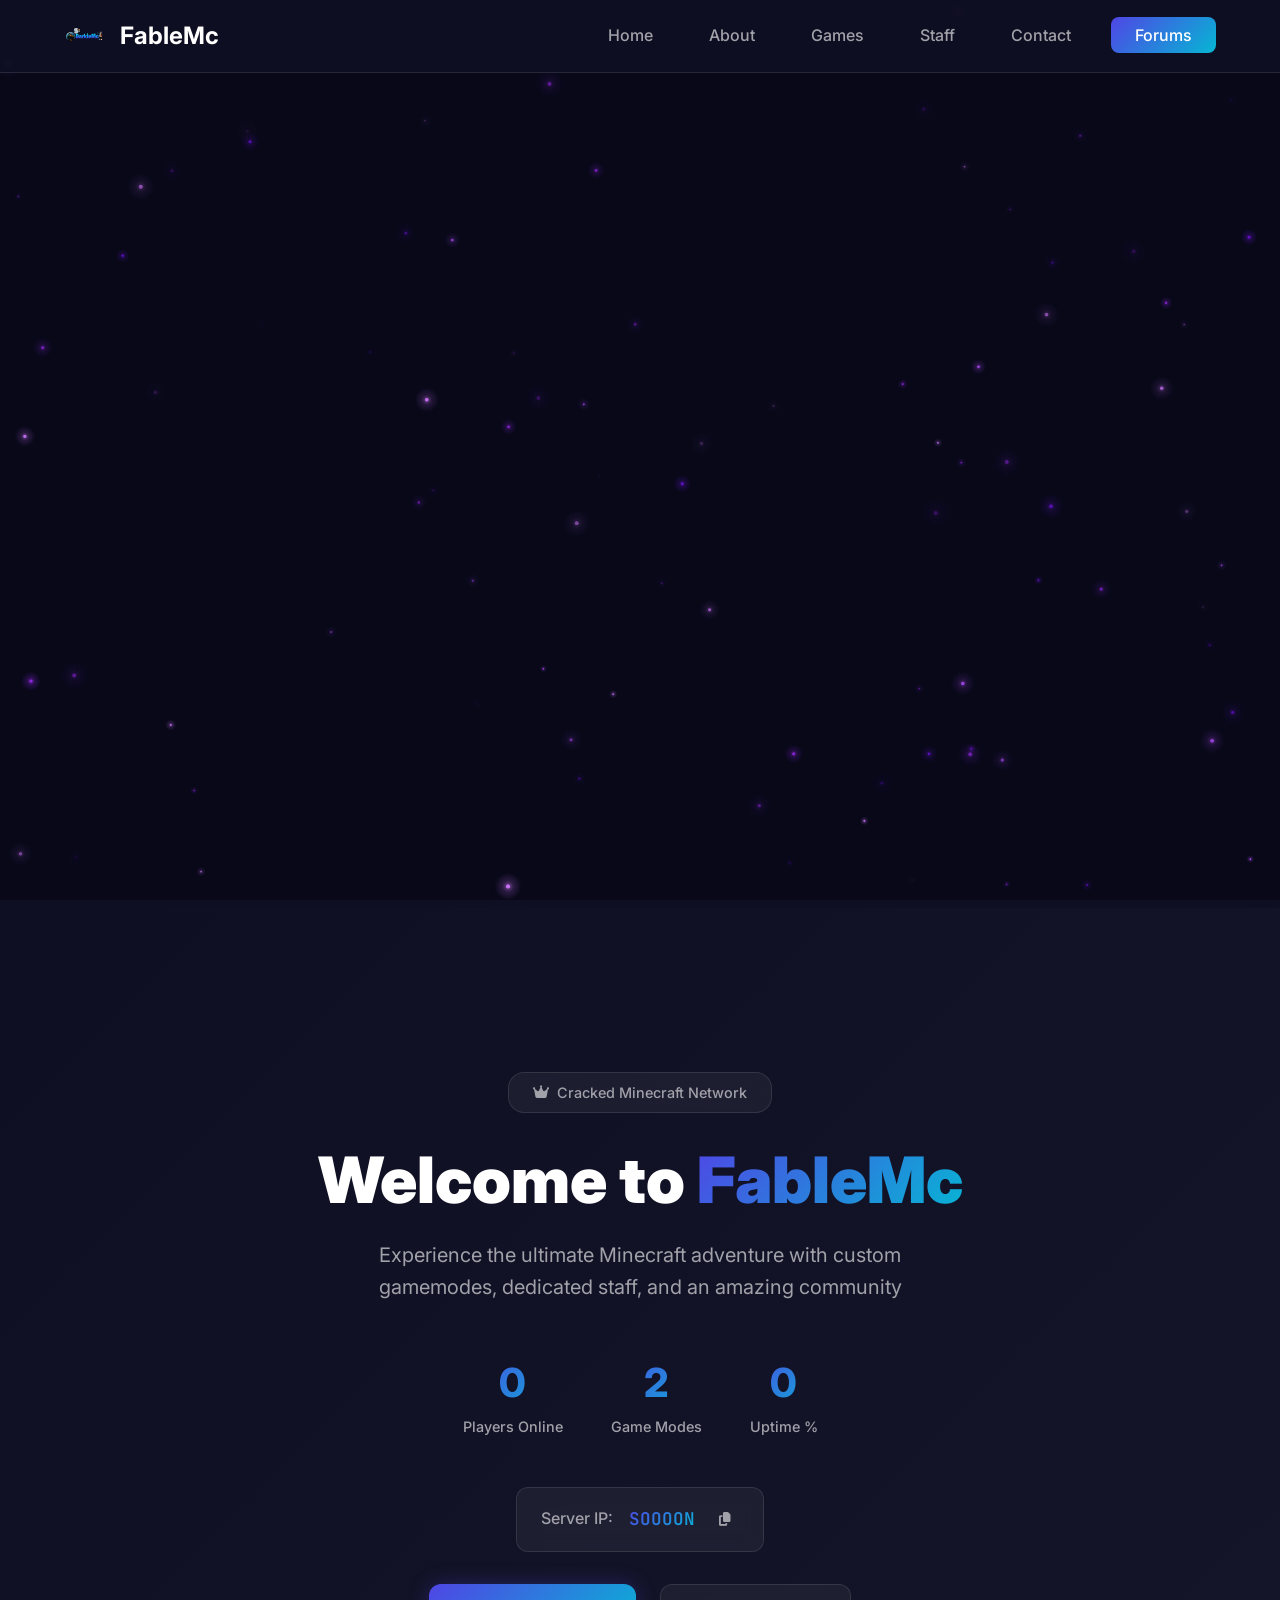
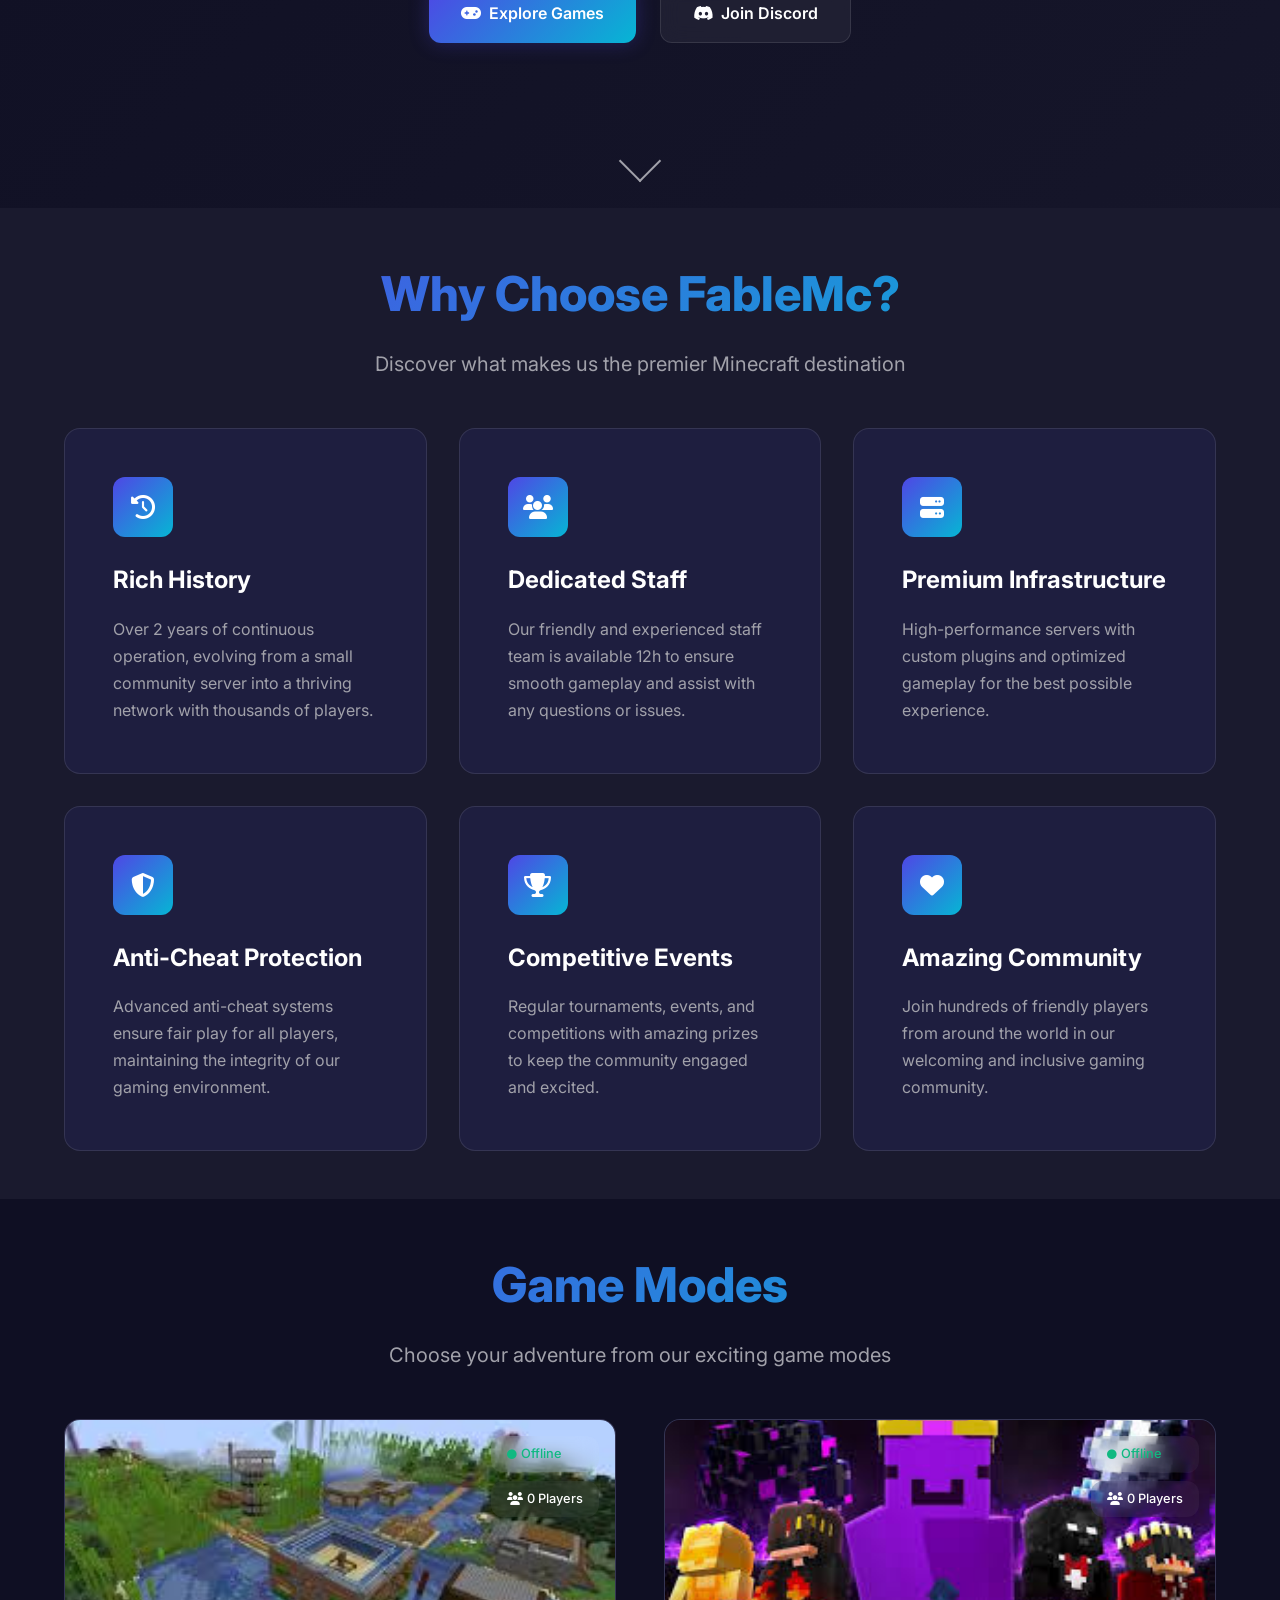
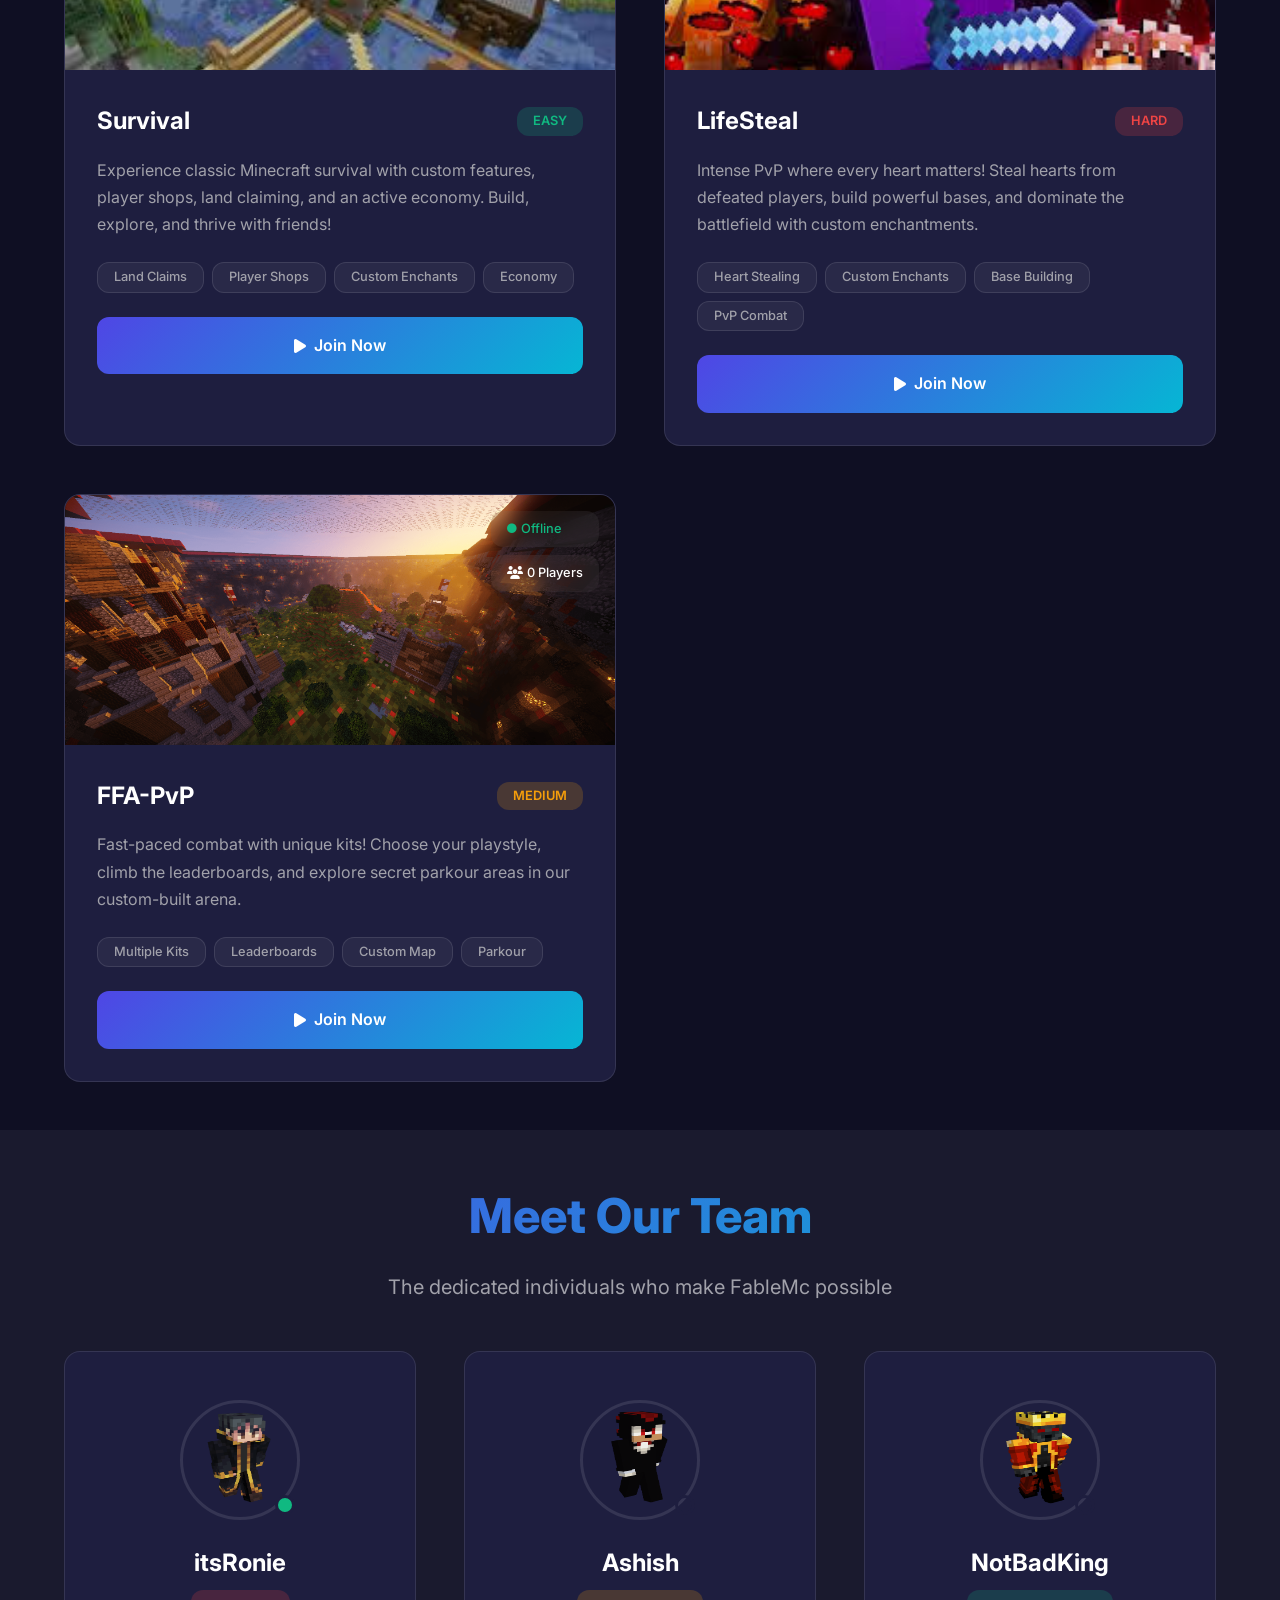
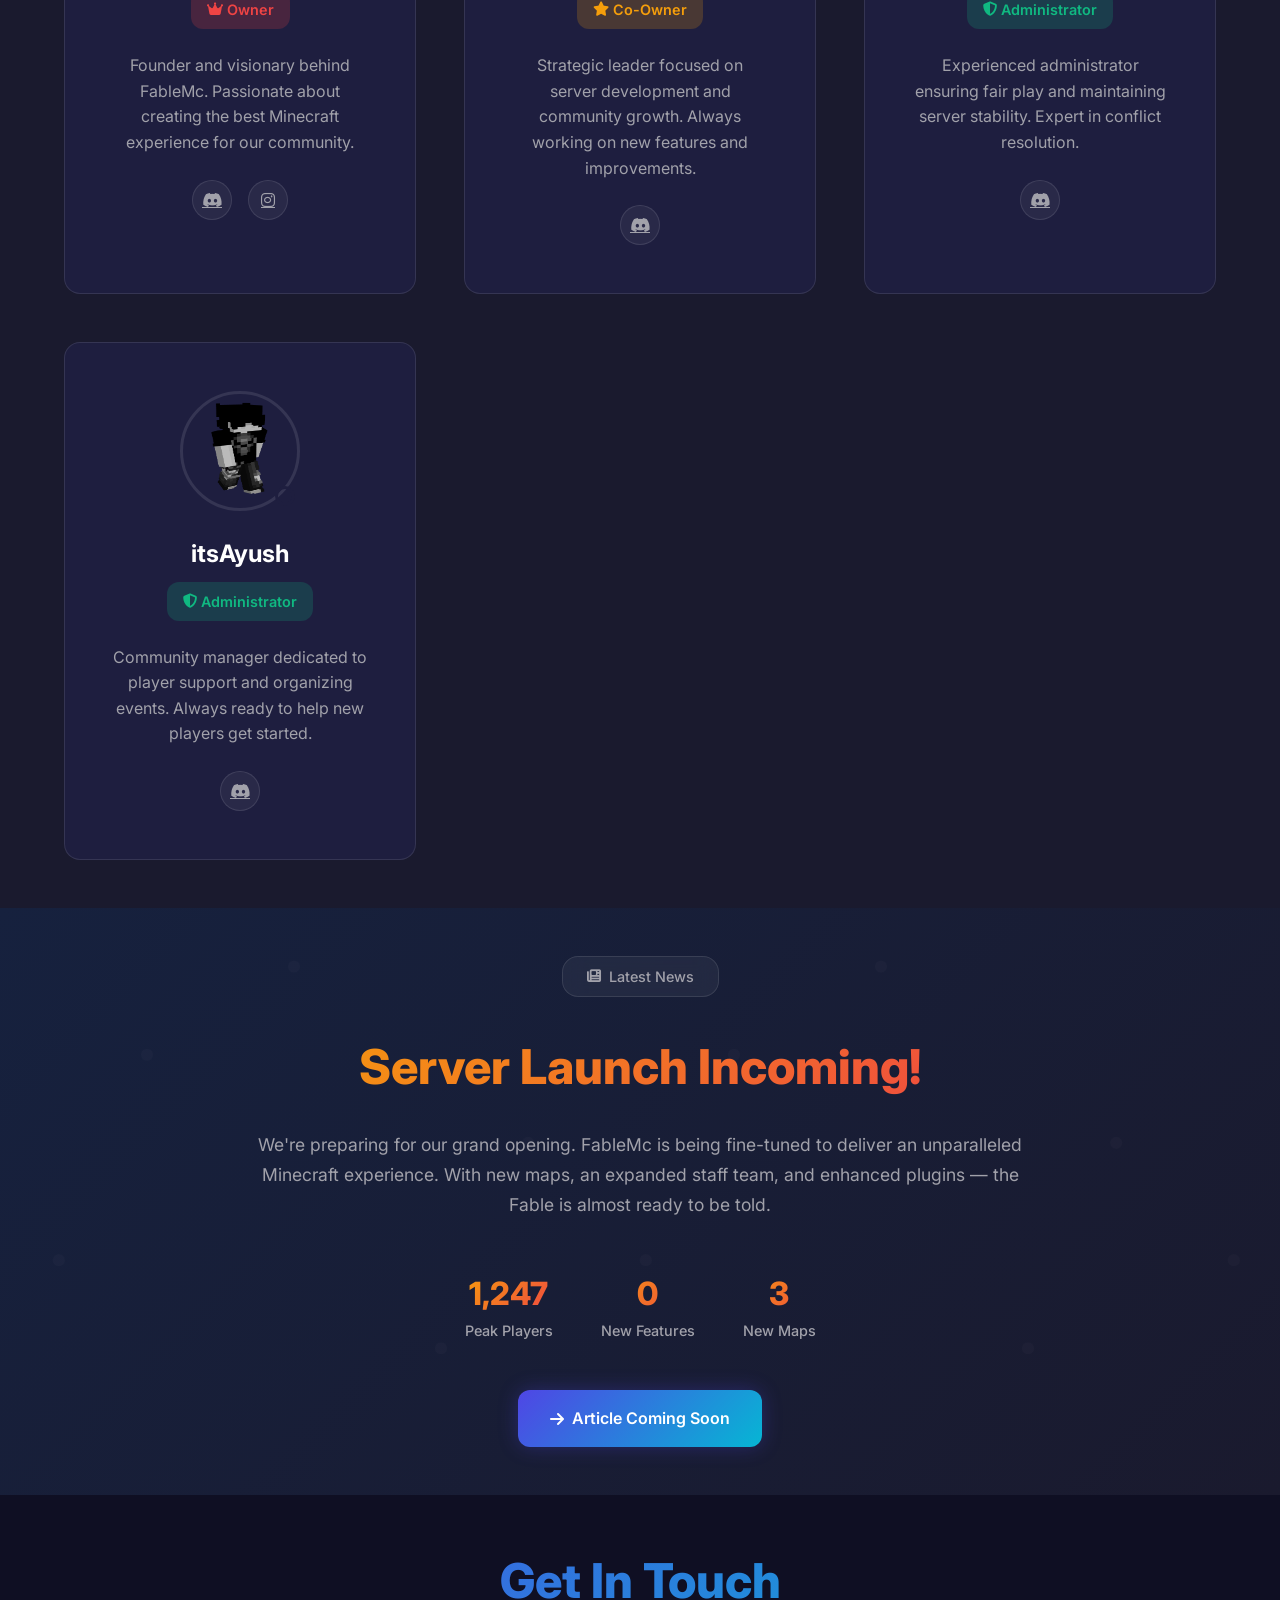
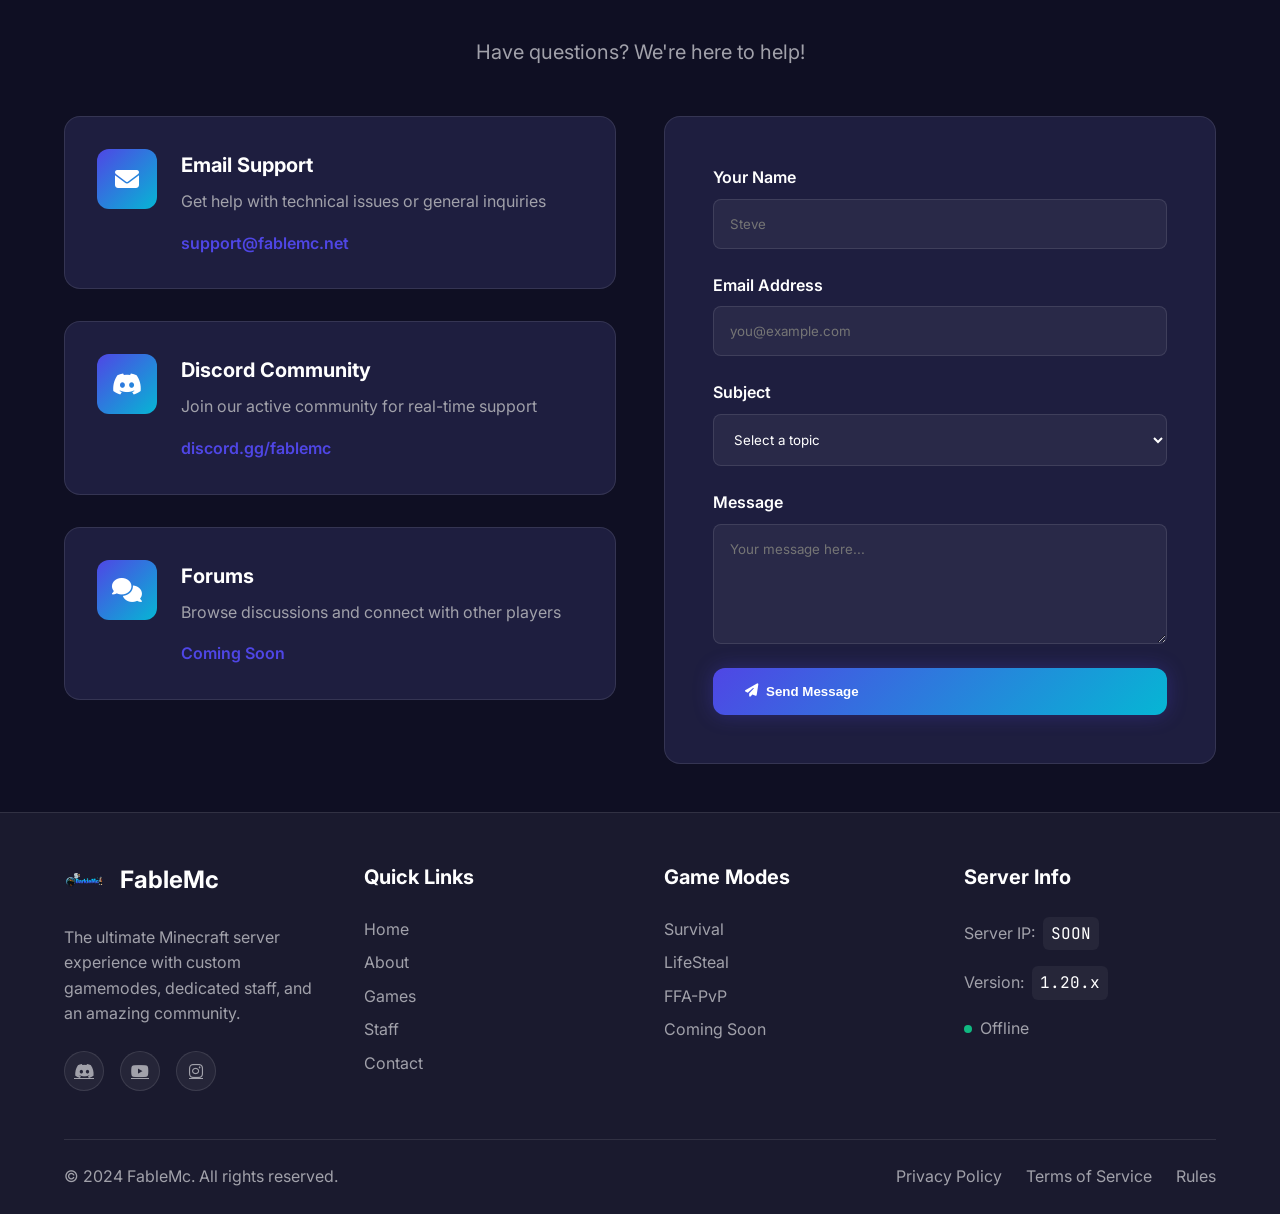
==== commit 91937ab5: "Update index.html" ====
--- a/index.html
+++ b/index.html
@@ -637,17 +637,17 @@
       window.addEventListener('resize', resize);
     })();
 
-    /* -------------------------------------------------------
+    /* 
        NAVBAR — scroll shrink
-       ------------------------------------------------------- */
+       */
     const navbar = document.getElementById('navbar');
     window.addEventListener('scroll', () => {
       navbar.classList.toggle('scrolled', window.scrollY > 60);
     });
 
-    /* -------------------------------------------------------
+    /* 
        HAMBURGER
-       ------------------------------------------------------- */
+       */
     const hamburger = document.getElementById('hamburger');
     const navMenu   = document.getElementById('nav-menu');
     hamburger.addEventListener('click', () => {
@@ -661,9 +661,9 @@
       });
     });
 
-    /* -------------------------------------------------------
+    /*
        COUNTER ANIMATION
-       ------------------------------------------------------- */
+        */
     function animateCounters() {
       document.querySelectorAll('.stat-number[data-target]').forEach(el => {
         const target = +el.getAttribute('data-target');
@@ -682,9 +682,9 @@
     }, { threshold: 0.4 });
     heroObserver.observe(document.querySelector('.hero-stats'));
 
-    /* -------------------------------------------------------
+    /* 
        COPY IP
-       ------------------------------------------------------- */
+    */
     document.getElementById('copy-ip')?.addEventListener('click', () => {
       const ip = document.getElementById('server-ip').textContent;
       navigator.clipboard.writeText(ip).then(() => {
@@ -694,16 +694,16 @@
       });
     });
 
-    /* -------------------------------------------------------
+    /*
        BACK TO TOP
-       ------------------------------------------------------- */
+     */
     const btt = document.getElementById('back-to-top');
     window.addEventListener('scroll', () => btt.classList.toggle('visible', window.scrollY > 400));
     btt.addEventListener('click', () => window.scrollTo({ top: 0, behavior: 'smooth' }));
 
-    /* -------------------------------------------------------
+    /*
        AOS INIT
-       ------------------------------------------------------- */
+      */
     AOS.init({ duration: 800, easing: 'ease-out-cubic', once: true, offset: 80 });
   </script>
 </body>
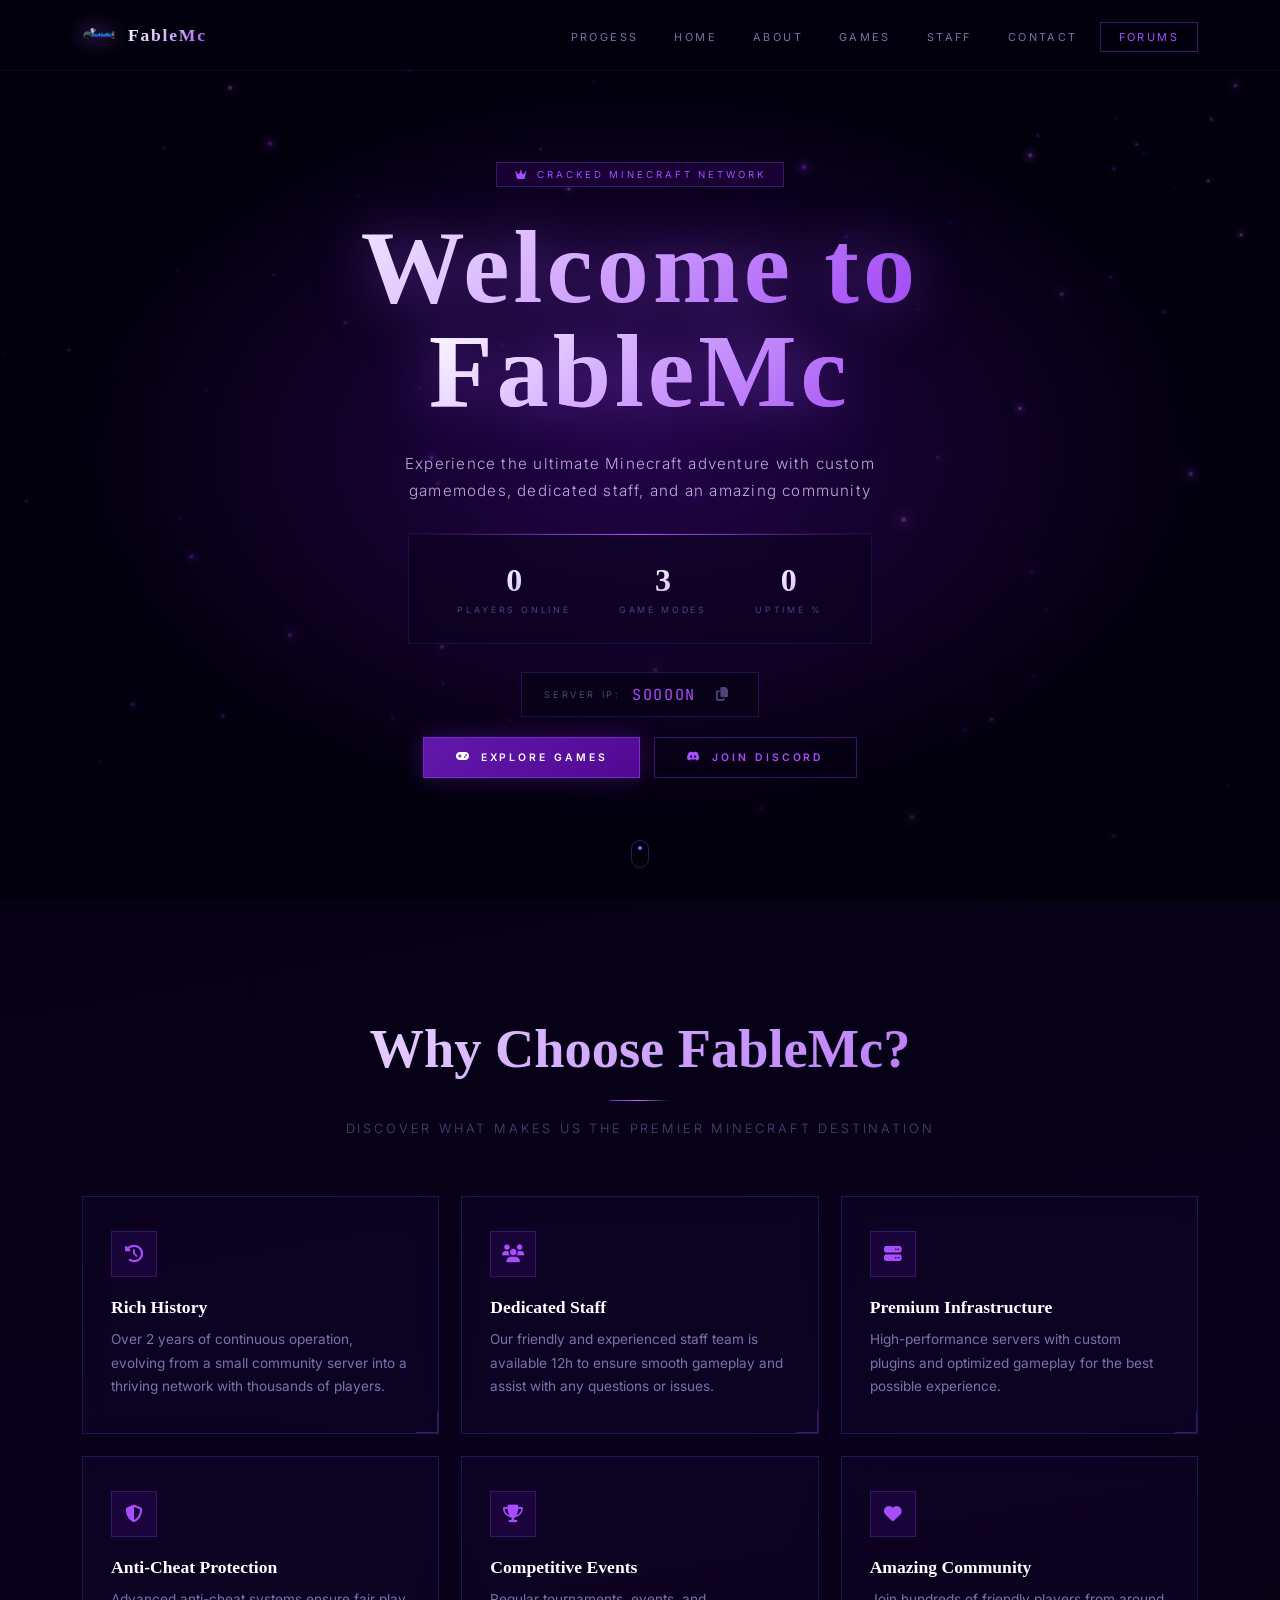
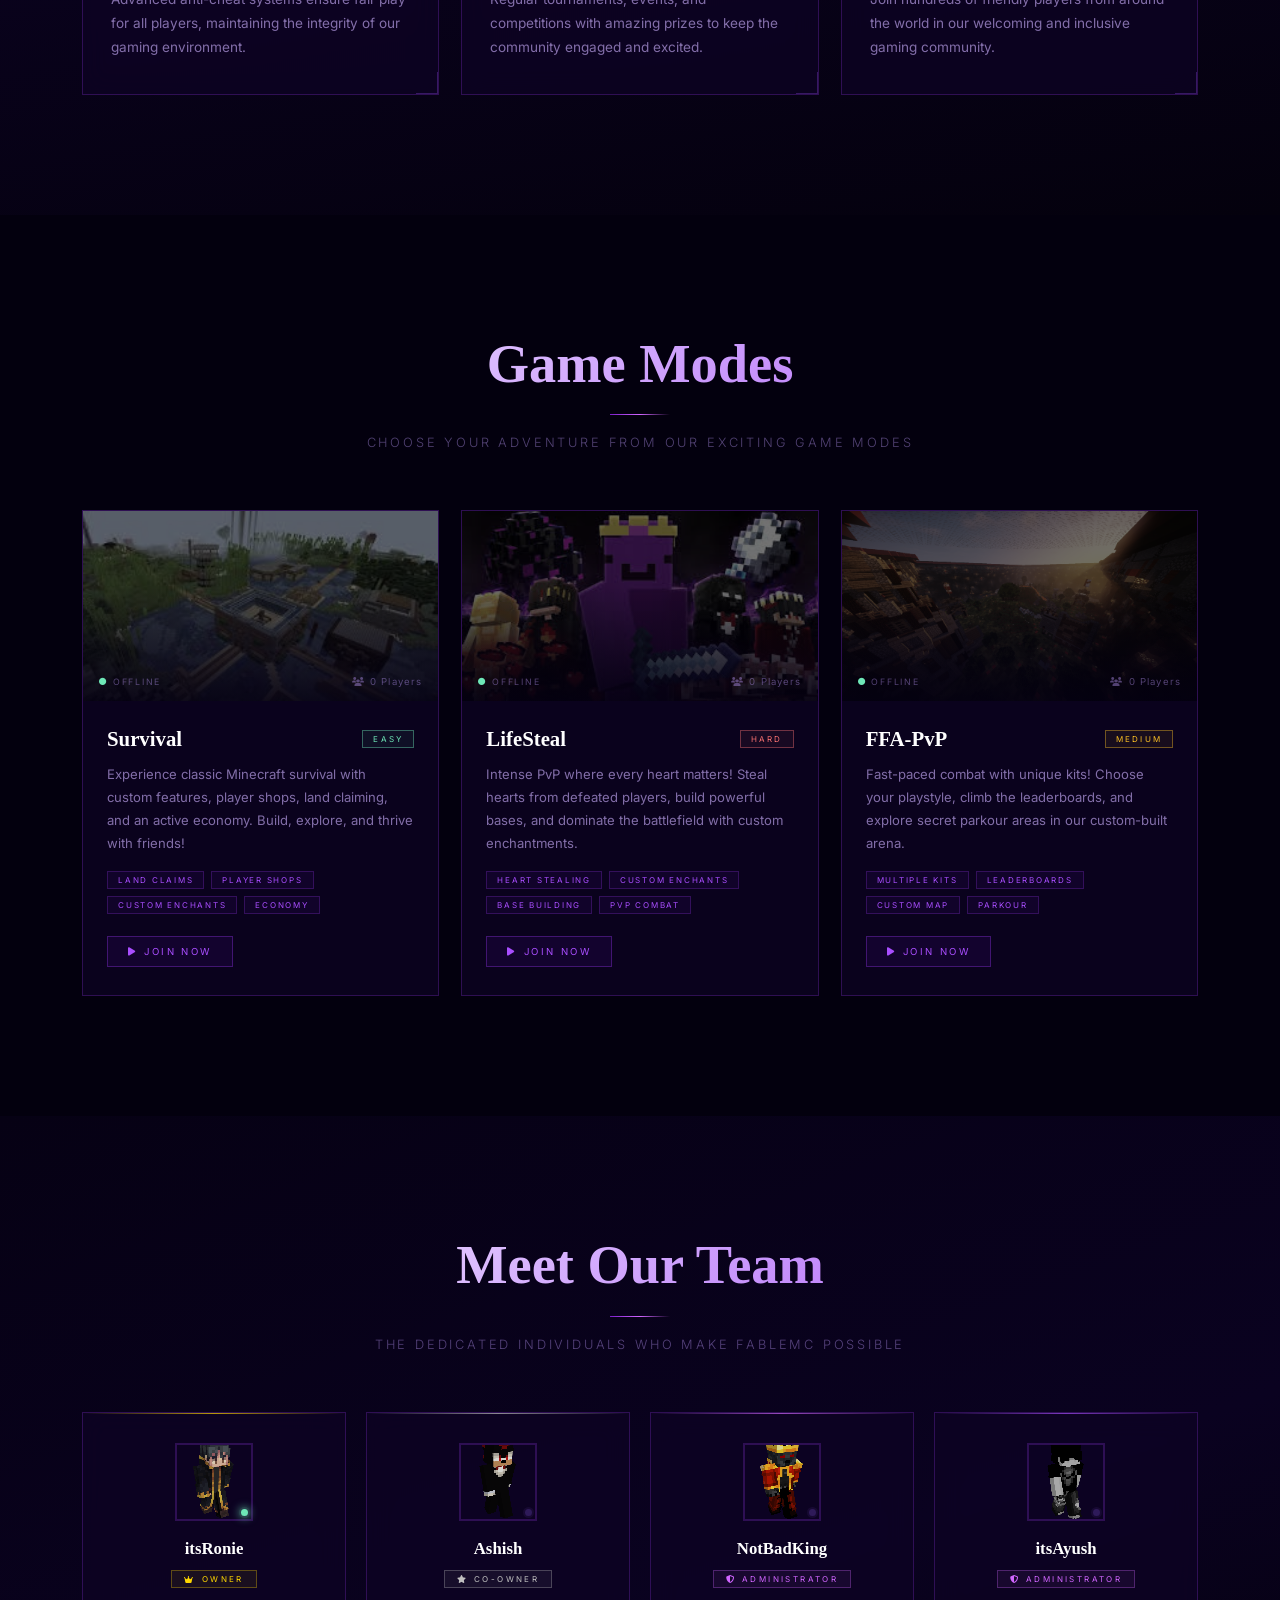
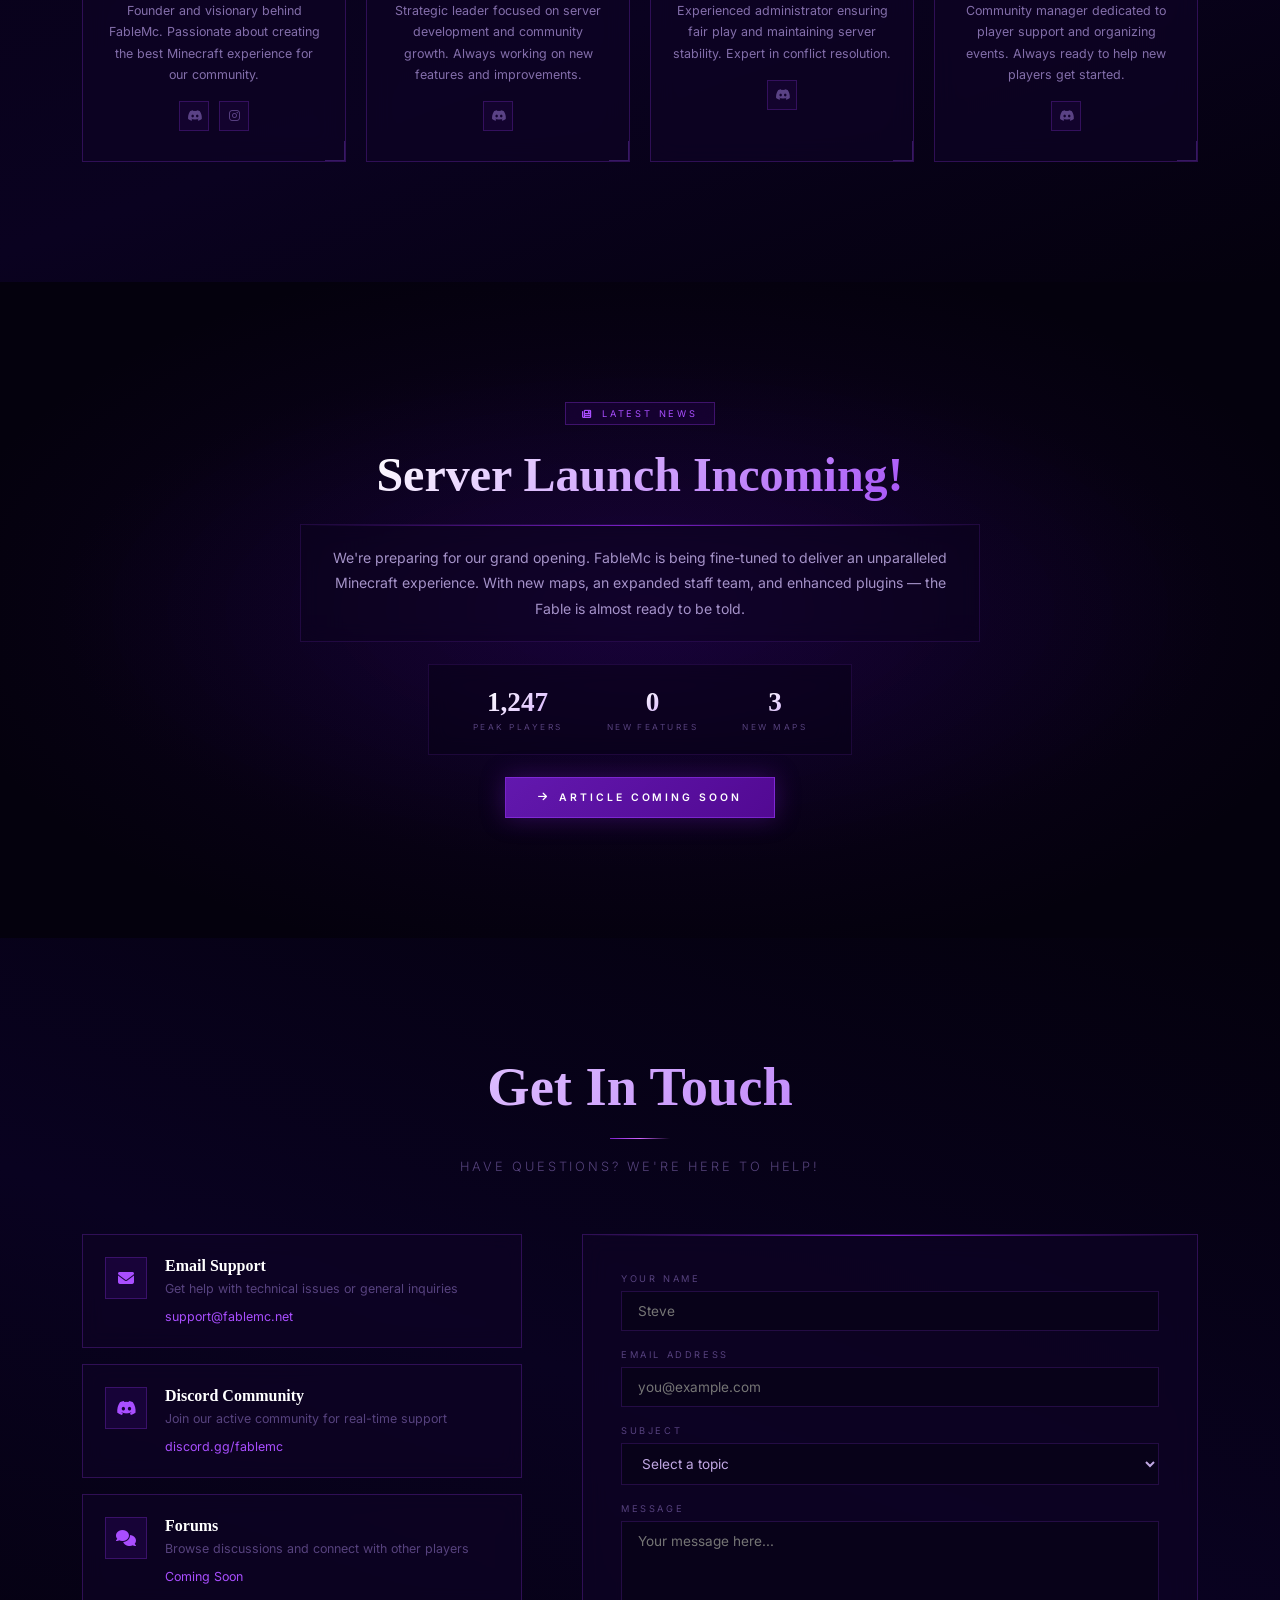
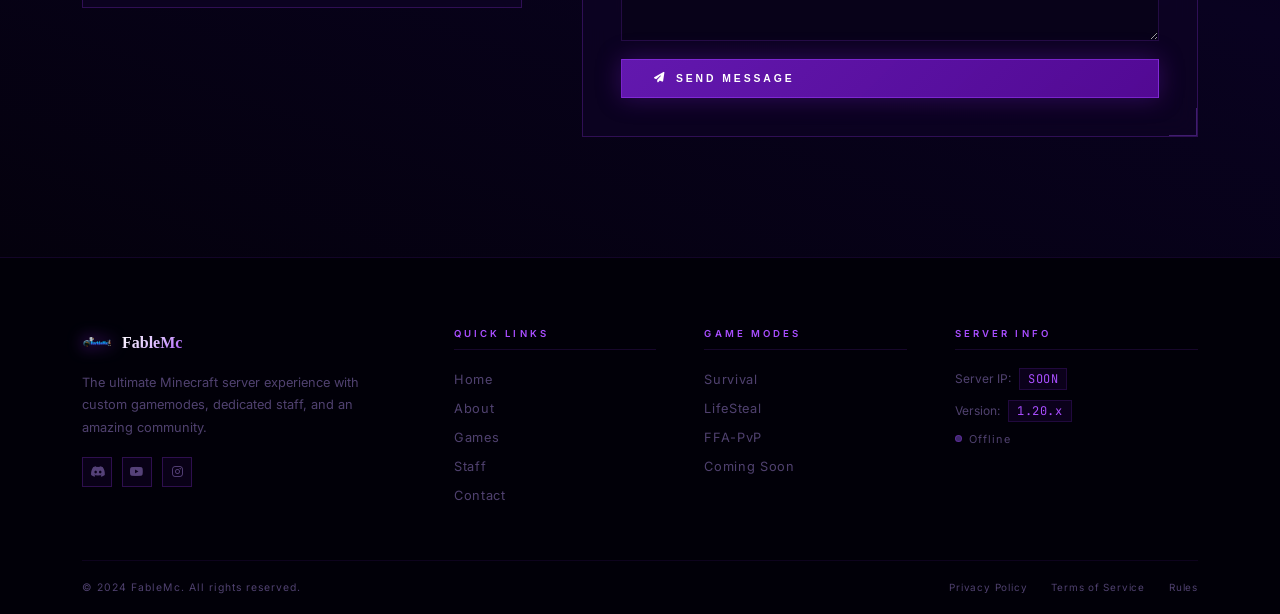
==== commit 51bb4310: "Update index.html" ====
--- a/index.html
+++ b/index.html
@@ -34,6 +34,7 @@
       </div>
 
       <ul class="nav-menu" id="nav-menu">
+        <li class="nav-item"><a href="#prog.html"    class="nav-link">progess</a></li>
         <li class="nav-item"><a href="#home"    class="nav-link">Home</a></li>
         <li class="nav-item"><a href="#about"   class="nav-link">About</a></li>
         <li class="nav-item"><a href="#games"   class="nav-link">Games</a></li>
--- a/styles.css
+++ b/styles.css
@@ -1,1422 +1,1123 @@
-/* Reset and Base Styles */
-* {
-  margin: 0;
-  padding: 0;
-  box-sizing: border-box;
-}
+
+
+/* ---- RESET & BASE ---- */
+*, *::before, *::after { margin: 0; padding: 0; box-sizing: border-box; }
 
 :root {
-  /* Colors */
-  --primary-color: #4f46e5;
-  --primary-dark: #3730a3;
-  --secondary-color: #06b6d4;
-  --accent-color: #f59e0b;
-  --success-color: #10b981;
-  --warning-color: #f59e0b;
-  --error-color: #ef4444;
-  
-  /* Backgrounds */
-  --bg-primary: #0f0f23;
-  --bg-secondary: #1a1a2e;
-  --bg-tertiary: #16213e;
-  --bg-card: #1e1e3f;
-  --bg-glass: rgba(255, 255, 255, 0.05);
-  
-  /* Text Colors */
-  --text-primary: #ffffff;
-  --text-secondary: #a1a1aa;
-  --text-muted: #71717a;
-  
-  /* Gradients */
-  --gradient-primary: linear-gradient(135deg, #4f46e5 0%, #06b6d4 100%);
-  --gradient-secondary: linear-gradient(135deg, #f59e0b 0%, #ef4444 100%);
-  --gradient-dark: linear-gradient(135deg, #1a1a2e 0%, #16213e 100%);
-  
-  /* Shadows */
-  --shadow-sm: 0 1px 2px 0 rgba(0, 0, 0, 0.05);
-  --shadow-md: 0 4px 6px -1px rgba(0, 0, 0, 0.1);
-  --shadow-lg: 0 10px 15px -3px rgba(0, 0, 0, 0.1);
-  --shadow-xl: 0 20px 25px -5px rgba(0, 0, 0, 0.1);
-  --shadow-glow: 0 0 20px rgba(79, 70, 229, 0.3);
-  
-  /* Spacing */
-  --spacing-xs: 0.25rem;
-  --spacing-sm: 0.5rem;
-  --spacing-md: 1rem;
-  --spacing-lg: 1.5rem;
-  --spacing-xl: 2rem;
-  --spacing-2xl: 3rem;
-  
-  /* Border Radius */
-  --radius-sm: 0.375rem;
-  --radius-md: 0.5rem;
-  --radius-lg: 0.75rem;
-  --radius-xl: 1rem;
-  --radius-2xl: 1.5rem;
-  
-  /* Transitions */
-  --transition-fast: 0.15s ease;
-  --transition-normal: 0.3s ease;
-  --transition-slow: 0.5s ease;
-  
-  /* Typography */
-  --font-family: 'Inter', -apple-system, BlinkMacSystemFont, 'Segoe UI', Roboto, sans-serif;
-  --font-mono: 'JetBrains Mono', 'Fira Code', monospace;
-}
-
-html {
-  scroll-behavior: smooth;
-}
+  --bg-deep:        #03000e;
+  --bg-mid:         #070118;
+  --bg-card:        rgba(14, 4, 36, 0.72);
+  --bg-section-alt: #060114;
+  --neon-violet:    #7c1fc9;
+  --neon-purple:    #a94eff;
+  --neon-pink:      #d166ff;
+  --gold:           #c9a84c;
+  --glow-soft:      rgba(130, 40, 210, 0.3);
+  --glow-bright:    rgba(170, 78, 255, 0.65);
+  --text-dim:       rgba(190, 155, 255, 0.42);
+  --text-mid:       rgba(205, 178, 255, 0.62);
+  --text-bright:    rgba(218, 190, 255, 0.88);
+  --text-prose:     rgba(215, 195, 255, 0.75);
+  --white:          #ffffff;
+  --ease-out-expo:  cubic-bezier(0.16, 1, 0.3, 1);
+  --border-glow:    rgba(140, 50, 220, 0.28);
+}
+
+html { scroll-behavior: smooth; }
 
 body {
-  font-family: var(--font-family);
-  background: var(--bg-primary);
-  color: var(--text-primary);
-  line-height: 1.6;
+  font-family: 'Inter', 'Montserrat', sans-serif;
+  background: var(--bg-deep);
+  color: var(--white);
+  -webkit-font-smoothing: antialiased;
   overflow-x: hidden;
 }
 
-.container {
-  max-width: 1200px;
+/* Scrollbar */
+::-webkit-scrollbar { width: 5px; }
+::-webkit-scrollbar-track { background: var(--bg-deep); }
+::-webkit-scrollbar-thumb { background: var(--neon-violet); border-radius: 10px; }
+
+/* ---- PARTICLE CANVAS ---- */
+#particleCanvas {
+  position: fixed;
+  inset: 0;
+  z-index: 0;
+  pointer-events: none;
+}
+
+/* ---- GLOBAL VIGNETTE ---- */
+.vignette {
+  position: fixed;
+  inset: 0;
+  z-index: 1;
+  pointer-events: none;
+  background: radial-gradient(ellipse 88% 88% at 50% 50%, transparent 30%, rgba(2,0,10,0.72) 100%);
+}
+
+/* ---- SCANLINES ---- */
+.scanlines {
+  position: fixed;
+  inset: 0;
+  z-index: 2;
+  pointer-events: none;
+  background: repeating-linear-gradient(
+    to bottom,
+    transparent 0px, transparent 2px,
+    rgba(0,0,0,0.018) 2px, rgba(0,0,0,0.018) 4px
+  );
+  opacity: 0.7;
+}
+
+/* Container */
+.container { max-width: 1180px; margin: 0 auto; padding: 0 32px; }
+
+/* 
+   NAVBAR
+   */
+.navbar {
+  position: fixed;
+  top: 0; left: 0; right: 0;
+  z-index: 200;
+  padding: 18px 0;
+  border-bottom: 1px solid rgba(120, 40, 200, 0.12);
+  backdrop-filter: blur(14px);
+  -webkit-backdrop-filter: blur(14px);
+  background: rgba(3, 0, 14, 0.45);
+  transition: background 0.4s ease, padding 0.4s ease;
+}
+.navbar.scrolled {
+  background: rgba(3, 0, 14, 0.85);
+  padding: 12px 0;
+}
+.nav-container {
+  max-width: 1180px;
   margin: 0 auto;
-  padding: 0 var(--spacing-lg);
-}
-
-/* Typography */
-.gradient-text {
-  background: var(--gradient-primary);
+  padding: 0 32px;
+  display: flex;
+  align-items: center;
+  justify-content: space-between;
+}
+.nav-logo {
+  display: flex;
+  align-items: center;
+  gap: 12px;
+  text-decoration: none;
+}
+.logo-img { width: 34px; height: 34px; object-fit: contain; filter: drop-shadow(0 0 10px var(--neon-purple)); }
+.logo-text {
+  font-family: 'Playfair Display', 'Georgia', serif;
+  font-size: 1.1rem;
+  font-weight: 700;
+  letter-spacing: 0.1em;
+  background: linear-gradient(135deg, #fff 0%, #d8b4fe 50%, #a855f7 100%);
   -webkit-background-clip: text;
   -webkit-text-fill-color: transparent;
   background-clip: text;
 }
-
-.section-header {
-  text-align: center;
-  margin-bottom: var(--spacing-2xl);
-}
+.nav-menu {
+  display: flex;
+  align-items: center;
+  gap: 8px;
+  list-style: none;
+}
+.nav-link {
+  font-size: 0.68rem;
+  letter-spacing: 0.22em;
+  text-transform: uppercase;
+  color: var(--text-mid);
+  text-decoration: none;
+  padding: 7px 14px;
+  position: relative;
+  transition: color 0.3s ease;
+}
+.nav-link::after {
+  content: '';
+  position: absolute;
+  bottom: 0; left: 14px; right: 14px;
+  height: 1px;
+  background: var(--neon-purple);
+  transform: scaleX(0);
+  transition: transform 0.3s var(--ease-out-expo);
+}
+.nav-link:hover { color: var(--text-bright); }
+.nav-link:hover::after { transform: scaleX(1); }
+.nav-cta {
+  color: var(--neon-purple) !important;
+  border: 1px solid rgba(140, 50, 220, 0.45);
+  padding: 7px 18px !important;
+  transition: border-color 0.3s ease, color 0.3s ease, box-shadow 0.3s ease !important;
+}
+.nav-cta::after { display: none; }
+.nav-cta:hover {
+  border-color: var(--neon-pink) !important;
+  color: var(--neon-pink) !important;
+  box-shadow: 0 0 18px rgba(200, 80, 255, 0.3) !important;
+}
+
+/* Hamburger */
+.hamburger { display: none; flex-direction: column; gap: 5px; cursor: pointer; }
+.bar { width: 24px; height: 1.5px; background: var(--text-mid); transition: all 0.3s ease; }
+.hamburger.active .bar:nth-child(1) { transform: rotate(45deg) translate(4.5px, 4.5px); }
+.hamburger.active .bar:nth-child(2) { opacity: 0; }
+.hamburger.active .bar:nth-child(3) { transform: rotate(-45deg) translate(4.5px, -4.5px); }
+
+@media (max-width: 768px) {
+  .hamburger { display: flex; }
+  .nav-menu {
+    position: fixed;
+    top: 0; left: 0; right: 0; bottom: 0;
+    background: rgba(3, 0, 14, 0.97);
+    flex-direction: column;
+    justify-content: center;
+    align-items: center;
+    gap: 28px;
+    transform: translateX(100%);
+    transition: transform 0.4s var(--ease-out-expo);
+    backdrop-filter: blur(20px);
+    z-index: 100;
+  }
+  .nav-menu.open { transform: translateX(0); }
+  .nav-link { font-size: 0.85rem; letter-spacing: 0.3em; }
+}
+
+/*
+   SHARED SECTION UTILITIES
+   */
+section { position: relative; z-index: 10; }
+
+.section-header { text-align: center; margin-bottom: 60px; }
 
 .section-title {
-  font-size: 3rem;
-  font-weight: 800;
-  margin-bottom: var(--spacing-md);
-  background: var(--gradient-primary);
+  font-family: 'Playfair Display', 'Georgia', serif;
+  font-size: clamp(2rem, 4.5vw, 3.4rem);
+  font-weight: 700;
+  line-height: 1.1;
+  background: linear-gradient(135deg, #fff 0%, #d8b4fe 40%, #a855f7 100%);
   -webkit-background-clip: text;
   -webkit-text-fill-color: transparent;
   background-clip: text;
-}
-
+  margin-bottom: 14px;
+}
 .section-subtitle {
-  font-size: 1.25rem;
-  color: var(--text-secondary);
-  max-width: 600px;
-  margin: 0 auto;
-}
-
-/* Buttons */
+  font-size: 0.8rem;
+  letter-spacing: 0.22em;
+  text-transform: uppercase;
+  color: var(--text-dim);
+  font-weight: 300;
+}
+
+/* Shared gradient text */
+.gradient-text {
+  background: linear-gradient(135deg, #fff 0%, #d8b4fe 40%, #a855f7 100%);
+  -webkit-background-clip: text;
+  -webkit-text-fill-color: transparent;
+  background-clip: text;
+}
+
+/* Shared deco rule */
+.deco-rule {
+  width: 60px;
+  height: 1px;
+  background: linear-gradient(90deg, var(--neon-violet), var(--neon-pink), transparent);
+  margin: 20px auto;
+}
+
+/* Shared buttons */
 .btn {
   display: inline-flex;
   align-items: center;
-  gap: var(--spacing-sm);
-  padding: var(--spacing-md) var(--spacing-xl);
-  border: none;
-  border-radius: var(--radius-lg);
+  gap: 9px;
+  padding: 13px 32px;
+  font-size: 0.65rem;
+  letter-spacing: 0.28em;
+  text-transform: uppercase;
   font-weight: 600;
   text-decoration: none;
   cursor: pointer;
-  transition: all var(--transition-normal);
+  border: none;
   position: relative;
   overflow: hidden;
-}
-
+  transition: all 0.35s ease;
+}
 .btn::before {
   content: '';
-  position: absolute;
-  top: 0;
-  left: -100%;
-  width: 100%;
-  height: 100%;
-  background: linear-gradient(90deg, transparent, rgba(255, 255, 255, 0.2), transparent);
-  transition: left var(--transition-slow);
-}
-
-.btn:hover::before {
-  left: 100%;
-}
+  position: absolute; inset: 0;
+  background: linear-gradient(90deg, transparent, rgba(200, 80, 255, 0.15), transparent);
+  transform: translateX(-100%);
+  transition: transform 0.6s ease;
+}
+.btn:hover::before { transform: translateX(100%); }
 
 .btn-primary {
-  background: var(--gradient-primary);
-  color: white;
-  box-shadow: var(--shadow-glow);
-}
-
+  background: linear-gradient(135deg, rgba(120, 30, 210, 0.8), rgba(90, 10, 160, 0.9));
+  border: 1px solid rgba(160, 60, 255, 0.5);
+  color: var(--white);
+  box-shadow: 0 0 24px rgba(120, 30, 200, 0.35);
+}
 .btn-primary:hover {
+  box-shadow: 0 0 40px rgba(160, 60, 255, 0.55);
+  border-color: var(--neon-pink);
   transform: translateY(-2px);
-  box-shadow: 0 0 30px rgba(79, 70, 229, 0.4);
-}
-
+}
 .btn-secondary {
-  background: var(--bg-glass);
-  color: var(--text-primary);
-  border: 1px solid rgba(255, 255, 255, 0.1);
-  backdrop-filter: blur(10px);
-}
-
+  background: transparent;
+  border: 1px solid rgba(160, 60, 255, 0.35);
+  color: var(--neon-purple);
+}
 .btn-secondary:hover {
-  background: rgba(255, 255, 255, 0.1);
-  transform: translateY(-2px);
-}
-
-/* Navigation */
-.navbar {
-  position: fixed;
-  top: 0;
-  width: 100%;
-  background: rgba(15, 15, 35, 0.95);
-  backdrop-filter: blur(20px);
-  border-bottom: 1px solid rgba(255, 255, 255, 0.1);
-  z-index: 1000;
-  transition: all var(--transition-normal);
-}
-
-.navbar.scrolled {
-  background: rgba(15, 15, 35, 0.98);
-  box-shadow: var(--shadow-lg);
-}
-
-.nav-container {
-  display: flex;
-  justify-content: space-between;
-  align-items: center;
-  padding: var(--spacing-md) var(--spacing-lg);
-  max-width: 1200px;
-  margin: 0 auto;
-}
-
-.nav-logo {
-  display: flex;
-  align-items: center;
-  gap: var(--spacing-md);
-  font-size: 1.5rem;
-  font-weight: 700;
-  color: var(--text-primary);
-  text-decoration: none;
-}
-
-.logo-img {
-  width: 40px;
-  height: 40px;
-  border-radius: var(--radius-md);
-}
-
-.nav-menu {
-  display: flex;
-  list-style: none;
-  gap: var(--spacing-lg);
-  align-items: center;
-}
-
-.nav-link {
-  color: var(--text-secondary);
-  text-decoration: none;
-  font-weight: 500;
-  padding: var(--spacing-sm) var(--spacing-md);
-  border-radius: var(--radius-md);
-  transition: all var(--transition-normal);
-  position: relative;
-}
-
-.nav-link:hover {
-  color: var(--text-primary);
-  background: var(--bg-glass);
-}
-
-.nav-link.nav-cta {
-  background: var(--gradient-primary);
-  color: white;
-  padding: var(--spacing-sm) var(--spacing-lg);
-}
-
-.nav-link.nav-cta:hover {
-  transform: translateY(-2px);
-  box-shadow: var(--shadow-glow);
-}
-
-/* Mobile Navigation */
-.hamburger {
-  display: none;
-  flex-direction: column;
-  cursor: pointer;
-  gap: 4px;
-}
-
-.bar {
-  width: 25px;
-  height: 3px;
-  background: var(--text-primary);
-  border-radius: 2px;
-  transition: all var(--transition-normal);
-}
-
-.hamburger.active .bar:nth-child(1) {
-  transform: rotate(45deg) translate(5px, 5px);
-}
-
-.hamburger.active .bar:nth-child(2) {
-  opacity: 0;
-}
-
-.hamburger.active .bar:nth-child(3) {
-  transform: rotate(-45deg) translate(7px, -6px);
-}
-
-/* Hero Section */
+  border-color: var(--neon-pink);
+  color: var(--neon-pink);
+  box-shadow: 0 0 20px rgba(200, 80, 255, 0.25);
+}
+
+/* 
+   HERO SECTION
+  */
 .hero {
-  height: 100vh;
-  position: relative;
+  min-height: 100vh;
   display: flex;
   align-items: center;
   justify-content: center;
   overflow: hidden;
-}
-
+  position: relative;
+}
 .hero-background {
   position: absolute;
-  top: 0;
-  left: 0;
-  width: 100%;
-  height: 100%;
-  z-index: -2;
-}
-
+  inset: 0;
+  z-index: 0;
+}
 .hero-overlay {
   position: absolute;
-  top: 0;
-  left: 0;
-  width: 100%;
-  height: 100%;
-  background: linear-gradient(135deg, rgba(15, 15, 35, 0.8) 0%, rgba(26, 26, 46, 0.6) 100%);
+  inset: 0;
+  background:
+    radial-gradient(ellipse 65% 60% at 50% 50%, rgba(90, 10, 170, 0.38) 0%, transparent 70%),
+    linear-gradient(to bottom, rgba(3,0,14,0.3) 0%, rgba(3,0,14,0.75) 100%);
   z-index: 1;
 }
-
 .hero-video {
+  position: absolute;
+  inset: 0;
   width: 100%;
   height: 100%;
   object-fit: cover;
-}
-
+  opacity: 0.22;
+  filter: saturate(0.6) brightness(0.5);
+}
 .hero-content {
+  position: relative;
+  z-index: 10;
+  display: flex;
+  flex-direction: column;
+  align-items: center;
   text-align: center;
-  z-index: 2;
-  max-width: 800px;
-  padding: 0 var(--spacing-lg);
-}
-
+  padding: 100px 24px 60px;
+  gap: 28px;
+  max-width: 860px;
+  margin: 0 auto;
+}
+
+/* Badge */
 .hero-badge {
   display: inline-flex;
   align-items: center;
-  gap: var(--spacing-sm);
-  background: var(--bg-glass);
-  backdrop-filter: blur(10px);
-  padding: var(--spacing-sm) var(--spacing-lg);
-  border-radius: var(--radius-xl);
-  border: 1px solid rgba(255, 255, 255, 0.1);
-  margin-bottom: var(--spacing-xl);
-  color: var(--text-secondary);
-  font-size: 0.9rem;
-  font-weight: 500;
-}
-
+  gap: 8px;
+  padding: 6px 18px;
+  border: 1px solid rgba(140, 50, 220, 0.35);
+  background: rgba(90, 10, 160, 0.18);
+  font-size: 0.6rem;
+  letter-spacing: 0.3em;
+  text-transform: uppercase;
+  color: var(--neon-purple);
+  backdrop-filter: blur(8px);
+  animation: badgeGlow 3s ease-in-out infinite;
+}
+@keyframes badgeGlow {
+  0%, 100% { box-shadow: none; }
+  50% { box-shadow: 0 0 18px rgba(140, 50, 220, 0.3); }
+}
+.hero-badge i { font-size: 0.65rem; }
+
+/* Hero title */
 .hero-title {
-  font-size: 4rem;
+  font-family: 'Playfair Display', 'Georgia', serif;
+  font-size: clamp(3rem, 9vw, 6.5rem);
   font-weight: 900;
-  margin-bottom: var(--spacing-lg);
-  line-height: 1.1;
-}
-
-.hero-subtitle {
-  font-size: 1.25rem;
-  color: var(--text-secondary);
-  margin-bottom: var(--spacing-2xl);
-  max-width: 600px;
-  margin-left: auto;
-  margin-right: auto;
-}
-
-.hero-stats {
-  display: flex;
-  justify-content: center;
-  gap: var(--spacing-2xl);
-  margin-bottom: var(--spacing-2xl);
-}
-
-.stat {
-  text-align: center;
-}
-
-.stat-number {
-  font-size: 2.5rem;
-  font-weight: 800;
-  background: var(--gradient-primary);
+  line-height: 1;
+  letter-spacing: 0.04em;
+  background: linear-gradient(135deg, #fff 0%, #d8b4fe 35%, #a855f7 70%, #7c3aed 100%);
   -webkit-background-clip: text;
   -webkit-text-fill-color: transparent;
   background-clip: text;
-  display: block;
-}
-
-.stat-label {
-  color: var(--text-secondary);
-  font-size: 0.9rem;
-  font-weight: 500;
-}
-
-.hero-actions {
-  display: flex;
-  flex-direction: column;
-  align-items: center;
-  gap: var(--spacing-xl);
-}
-
-.server-ip {
-  display: flex;
-  align-items: center;
-  gap: var(--spacing-md);
-  background: var(--bg-glass);
+  filter: drop-shadow(0 0 28px rgba(160, 80, 255, 0.5));
+  animation: titleBreath 6s ease-in-out infinite;
+}
+@keyframes titleBreath {
+  0%, 100% { filter: drop-shadow(0 0 28px rgba(160, 80, 255, 0.5)); }
+  50% { filter: drop-shadow(0 0 50px rgba(200, 80, 255, 0.75)); }
+}
+
+/* Hero subtitle */
+.hero-subtitle {
+  font-size: 0.95rem;
+  letter-spacing: 0.08em;
+  line-height: 1.75;
+  color: var(--text-bright);
+  max-width: 520px;
+  font-weight: 300;
+}
+
+/* Stats */
+.hero-stats {
+  display: flex;
+  gap: 48px;
+  padding: 28px 48px;
+  border: 1px solid rgba(120, 40, 200, 0.2);
+  background: rgba(10, 3, 28, 0.5);
   backdrop-filter: blur(10px);
-  padding: var(--spacing-md) var(--spacing-lg);
-  border-radius: var(--radius-lg);
-  border: 1px solid rgba(255, 255, 255, 0.1);
-}
-
-.ip-label {
-  color: var(--text-secondary);
-  font-weight: 500;
-}
-
-.ip-address {
-  font-family: var(--font-mono);
-  background: var(--gradient-primary);
+  position: relative;
+}
+.hero-stats::before {
+  content: '';
+  position: absolute;
+  top: 0; left: 0; right: 0;
+  height: 1px;
+  background: linear-gradient(90deg, transparent, var(--neon-purple), transparent);
+}
+.stat { display: flex; flex-direction: column; align-items: center; gap: 5px; }
+.stat-number {
+  font-family: 'Playfair Display', serif;
+  font-size: 2rem;
+  font-weight: 700;
+  background: linear-gradient(135deg, #fff, #d8b4fe);
   -webkit-background-clip: text;
   -webkit-text-fill-color: transparent;
   background-clip: text;
-  font-weight: 600;
-  font-size: 1.1rem;
-}
-
+}
+.stat-label {
+  font-size: 0.55rem;
+  letter-spacing: 0.32em;
+  text-transform: uppercase;
+  color: var(--text-dim);
+}
+
+/* Server IP */
+.hero-actions { display: flex; flex-direction: column; align-items: center; gap: 20px; }
+.server-ip {
+  display: flex;
+  align-items: center;
+  gap: 12px;
+  padding: 10px 22px;
+  border: 1px solid rgba(120, 40, 200, 0.3);
+  background: rgba(8, 2, 22, 0.7);
+  backdrop-filter: blur(10px);
+}
+.ip-label { font-size: 0.58rem; letter-spacing: 0.28em; text-transform: uppercase; color: var(--text-dim); }
+.ip-address {
+  font-family: 'JetBrains Mono', 'Courier New', monospace;
+  font-size: 0.95rem;
+  color: var(--neon-purple);
+  letter-spacing: 0.1em;
+}
 .copy-btn {
-  background: none;
+  background: transparent;
   border: none;
-  color: var(--text-secondary);
+  color: var(--text-dim);
   cursor: pointer;
-  padding: var(--spacing-sm);
-  border-radius: var(--radius-sm);
-  transition: all var(--transition-normal);
-}
-
-.copy-btn:hover {
-  color: var(--text-primary);
-  background: rgba(255, 255, 255, 0.1);
-}
-
-.hero-buttons {
-  display: flex;
-  gap: var(--spacing-lg);
-  flex-wrap: wrap;
-  justify-content: center;
-}
-
+  padding: 4px 8px;
+  transition: color 0.3s ease;
+  font-size: 0.85rem;
+}
+.copy-btn:hover { color: var(--neon-pink); }
+.hero-buttons { display: flex; gap: 14px; flex-wrap: wrap; justify-content: center; }
+
+/* Scroll indicator */
 .scroll-indicator {
   position: absolute;
-  bottom: var(--spacing-xl);
+  bottom: 32px;
   left: 50%;
   transform: translateX(-50%);
-  z-index: 2;
-}
-
+  display: flex;
+  flex-direction: column;
+  align-items: center;
+  z-index: 10;
+}
 .scroll-arrow {
-  width: 30px;
-  height: 30px;
-  border: 2px solid var(--text-secondary);
-  border-top: none;
-  border-right: none;
-  transform: rotate(-45deg);
-  animation: bounce 2s infinite;
-}
-
-@keyframes bounce {
-  0%, 20%, 50%, 80%, 100% {
-    transform: translateX(-50%) rotate(-45deg) translateY(0);
-  }
-  40% {
-    transform: translateX(-50%) rotate(-45deg) translateY(-10px);
-  }
-  60% {
-    transform: translateX(-50%) rotate(-45deg) translateY(-5px);
-  }
-}
-
-/* About Section */
+  width: 18px; height: 28px;
+  border: 1px solid rgba(140, 60, 255, 0.35);
+  border-radius: 10px;
+  position: relative;
+}
+.scroll-arrow::after {
+  content: '';
+  position: absolute;
+  top: 5px; left: 50%;
+  transform: translateX(-50%);
+  width: 4px; height: 4px;
+  background: var(--neon-purple);
+  border-radius: 50%;
+  animation: scrollBounce 2s ease-in-out infinite;
+}
+@keyframes scrollBounce {
+  0%, 100% { transform: translateX(-50%) translateY(0); opacity: 1; }
+  80% { transform: translateX(-50%) translateY(10px); opacity: 0; }
+}
+
+/*
+   ABOUT SECTION
+ */
 .about {
-  padding: var(--spacing-2xl) 0;
-  background: var(--bg-secondary);
-}
-
+  padding: 120px 0;
+  background: linear-gradient(170deg, #060114 0%, #09021c 60%, #04010d 100%);
+}
 .features-grid {
   display: grid;
-  grid-template-columns: repeat(auto-fit, minmax(350px, 1fr));
-  gap: var(--spacing-xl);
-}
+  grid-template-columns: repeat(3, 1fr);
+  gap: 22px;
+}
+@media (max-width: 900px) { .features-grid { grid-template-columns: repeat(2, 1fr); } }
+@media (max-width: 580px) { .features-grid { grid-template-columns: 1fr; } }
 
 .feature-card {
   background: var(--bg-card);
-  padding: var(--spacing-2xl);
-  border-radius: var(--radius-xl);
-  border: 1px solid rgba(255, 255, 255, 0.1);
-  transition: all var(--transition-normal);
+  border: 1px solid var(--border-glow);
+  padding: 34px 28px;
   position: relative;
   overflow: hidden;
-}
-
+  backdrop-filter: blur(12px);
+  transition: border-color 0.35s ease, box-shadow 0.35s ease, transform 0.35s ease;
+}
 .feature-card::before {
   content: '';
-  position: absolute;
-  top: 0;
-  left: 0;
-  width: 100%;
-  height: 2px;
-  background: var(--gradient-primary);
-  transform: scaleX(0);
-  transition: transform var(--transition-normal);
-}
-
-.feature-card:hover::before {
-  transform: scaleX(1);
-}
-
+  position: absolute; top: 0; left: 0; right: 0;
+  height: 1px;
+  background: linear-gradient(90deg, transparent, var(--neon-purple), transparent);
+  opacity: 0;
+  transition: opacity 0.35s ease;
+}
+.feature-card::after {
+  content: '';
+  position: absolute; bottom: 0; right: 0;
+  width: 22px; height: 22px;
+  border-bottom: 1px solid rgba(160, 80, 255, 0.3);
+  border-right: 1px solid rgba(160, 80, 255, 0.3);
+}
 .feature-card:hover {
-  transform: translateY(-5px);
-  box-shadow: var(--shadow-xl);
-  border-color: rgba(79, 70, 229, 0.3);
-}
+  border-color: rgba(180, 80, 255, 0.48);
+  box-shadow: 0 0 32px rgba(120, 30, 200, 0.18);
+  transform: translateY(-4px);
+}
+.feature-card:hover::before { opacity: 1; }
 
 .feature-icon {
-  width: 60px;
-  height: 60px;
-  background: var(--gradient-primary);
-  border-radius: var(--radius-lg);
-  display: flex;
-  align-items: center;
-  justify-content: center;
-  margin-bottom: var(--spacing-lg);
-  font-size: 1.5rem;
-  color: white;
-}
-
+  width: 46px; height: 46px;
+  display: flex; align-items: center; justify-content: center;
+  border: 1px solid rgba(140, 50, 220, 0.3);
+  background: rgba(80, 10, 160, 0.2);
+  margin-bottom: 20px;
+  color: var(--neon-purple);
+  font-size: 1.1rem;
+  transition: box-shadow 0.35s ease, color 0.35s ease;
+}
+.feature-card:hover .feature-icon {
+  color: var(--neon-pink);
+  box-shadow: 0 0 18px rgba(200, 80, 255, 0.3);
+}
 .feature-title {
-  font-size: 1.5rem;
+  font-family: 'Playfair Display', 'Georgia', serif;
+  font-size: 1.1rem;
   font-weight: 700;
-  margin-bottom: var(--spacing-md);
-  color: var(--text-primary);
-}
-
+  color: var(--white);
+  margin-bottom: 10px;
+}
 .feature-description {
-  color: var(--text-secondary);
-  line-height: 1.7;
-}
-
-/* Games Section */
+  font-size: 0.85rem;
+  line-height: 1.75;
+  color: var(--text-mid);
+}
+
+/* 
+   GAMES SECTION
+    */
 .games {
-  padding: var(--spacing-2xl) 0;
-  background: var(--bg-primary);
-}
-
+  padding: 120px 0;
+  background: var(--bg-deep);
+}
 .games-grid {
   display: grid;
-  grid-template-columns: repeat(auto-fit, minmax(400px, 1fr));
-  gap: var(--spacing-2xl);
-}
+  grid-template-columns: repeat(3, 1fr);
+  gap: 22px;
+}
+@media (max-width: 900px) { .games-grid { grid-template-columns: 1fr; max-width: 480px; margin: 0 auto; } }
 
 .game-card {
   background: var(--bg-card);
-  border-radius: var(--radius-xl);
+  border: 1px solid var(--border-glow);
   overflow: hidden;
-  border: 1px solid rgba(255, 255, 255, 0.1);
-  transition: all var(--transition-normal);
-  position: relative;
-}
-
+  position: relative;
+  backdrop-filter: blur(12px);
+  transition: border-color 0.35s ease, box-shadow 0.35s ease, transform 0.35s ease;
+}
 .game-card:hover {
-  transform: translateY(-10px);
-  box-shadow: var(--shadow-xl);
-  border-color: rgba(79, 70, 229, 0.3);
-}
-
+  border-color: rgba(180, 80, 255, 0.5);
+  box-shadow: 0 0 40px rgba(120, 30, 200, 0.22);
+  transform: translateY(-5px);
+}
+.game-card::before {
+  content: '';
+  position: absolute; top: 0; left: 0; right: 0;
+  height: 1px;
+  background: linear-gradient(90deg, transparent, var(--neon-purple), transparent);
+}
 .game-image {
   position: relative;
-  height: 250px;
+  height: 190px;
   overflow: hidden;
 }
-
 .game-image img {
-  width: 100%;
-  height: 100%;
+  width: 100%; height: 100%;
   object-fit: cover;
-  transition: transform var(--transition-slow);
-}
-
+  filter: saturate(0.5) brightness(0.45);
+  transition: filter 0.45s ease, transform 0.45s ease;
+}
 .game-card:hover .game-image img {
-  transform: scale(1.1);
-}
-
+  filter: saturate(0.75) brightness(0.6);
+  transform: scale(1.06);
+}
 .game-overlay {
   position: absolute;
-  top: var(--spacing-md);
-  right: var(--spacing-md);
-  display: flex;
-  flex-direction: column;
-  gap: var(--spacing-sm);
-}
-
-.game-status, .player-count {
-  background: var(--bg-glass);
-  backdrop-filter: blur(10px);
-  padding: var(--spacing-sm) var(--spacing-md);
-  border-radius: var(--radius-lg);
-  font-size: 0.8rem;
-  font-weight: 500;
-  display: flex;
-  align-items: center;
-  gap: var(--spacing-xs);
-}
-
-.game-status.online {
-  color: var(--success-color);
-}
-
-.game-status i {
+  inset: 0;
+  display: flex;
+  align-items: flex-end;
+  justify-content: space-between;
+  padding: 14px 16px;
+  background: linear-gradient(to top, rgba(4, 0, 18, 0.85) 0%, transparent 60%);
+}
+.game-status {
+  display: flex;
+  align-items: center;
+  gap: 5px;
+  font-size: 0.55rem;
+  letter-spacing: 0.2em;
+  text-transform: uppercase;
+  color: var(--text-dim);
+}
+.game-status.online i { color: #6ee7b7; font-size: 0.45rem; }
+.player-count {
   font-size: 0.6rem;
-}
-
-.game-content {
-  padding: var(--spacing-xl);
-}
-
+  letter-spacing: 0.12em;
+  color: var(--text-dim);
+  display: flex;
+  align-items: center;
+  gap: 5px;
+}
+.game-content { padding: 26px 24px 28px; }
 .game-header {
   display: flex;
+  align-items: center;
   justify-content: space-between;
-  align-items: center;
-  margin-bottom: var(--spacing-md);
-}
-
+  margin-bottom: 12px;
+}
 .game-title {
-  font-size: 1.5rem;
+  font-family: 'Playfair Display', 'Georgia', serif;
+  font-size: 1.3rem;
   font-weight: 700;
-  color: var(--text-primary);
-}
-
+  color: var(--white);
+}
 .game-difficulty {
-  padding: var(--spacing-xs) var(--spacing-md);
-  border-radius: var(--radius-lg);
-  font-size: 0.8rem;
-  font-weight: 600;
+  font-size: 0.5rem;
+  letter-spacing: 0.28em;
   text-transform: uppercase;
-}
-
-.game-difficulty.easy {
-  background: rgba(16, 185, 129, 0.2);
-  color: var(--success-color);
-}
-
-.game-difficulty.medium {
-  background: rgba(245, 158, 11, 0.2);
-  color: var(--warning-color);
-}
-
-.game-difficulty.hard {
-  background: rgba(239, 68, 68, 0.2);
-  color: var(--error-color);
-}
+  padding: 3px 10px;
+  border-radius: 0;
+}
+.game-difficulty.easy   { border: 1px solid rgba(110, 231, 183, 0.4); color: #6ee7b7; background: rgba(110, 231, 183, 0.06); }
+.game-difficulty.medium { border: 1px solid rgba(251, 191, 36, 0.4);  color: #fbbf24; background: rgba(251, 191, 36, 0.06); }
+.game-difficulty.hard   { border: 1px solid rgba(248, 113, 113, 0.4); color: #f87171; background: rgba(248, 113, 113, 0.06); }
 
 .game-description {
-  color: var(--text-secondary);
-  line-height: 1.7;
-  margin-bottom: var(--spacing-lg);
-}
-
+  font-size: 0.82rem;
+  line-height: 1.75;
+  color: var(--text-mid);
+  margin-bottom: 16px;
+}
 .game-features {
   display: flex;
   flex-wrap: wrap;
-  gap: var(--spacing-sm);
-  margin-bottom: var(--spacing-lg);
-}
-
+  gap: 7px;
+  margin-bottom: 22px;
+}
 .feature-tag {
-  background: var(--bg-glass);
-  padding: var(--spacing-xs) var(--spacing-md);
-  border-radius: var(--radius-lg);
-  font-size: 0.8rem;
-  font-weight: 500;
-  color: var(--text-secondary);
-  border: 1px solid rgba(255, 255, 255, 0.1);
-}
-
+  font-size: 0.5rem;
+  letter-spacing: 0.22em;
+  text-transform: uppercase;
+  color: var(--neon-purple);
+  border: 1px solid rgba(140, 50, 220, 0.28);
+  padding: 3px 10px;
+  background: rgba(80, 10, 160, 0.1);
+}
 .game-btn {
-  width: 100%;
-  justify-content: center;
-  background: var(--gradient-primary);
-  color: white;
-  padding: var(--spacing-md) var(--spacing-xl);
-  border: none;
-  border-radius: var(--radius-lg);
-  font-weight: 600;
-  cursor: pointer;
-  transition: all var(--transition-normal);
+  display: inline-flex;
+  align-items: center;
+  gap: 7px;
+  font-size: 0.6rem;
+  letter-spacing: 0.25em;
+  text-transform: uppercase;
+  color: var(--neon-purple);
   text-decoration: none;
-  display: flex;
-  align-items: center;
-  gap: var(--spacing-sm);
-}
-
-.game-btn:hover {
-  transform: translateY(-2px);
-  box-shadow: var(--shadow-glow);
-}
-
-/* Staff Section */
+  border: 1px solid rgba(140, 50, 220, 0.38);
+  padding: 9px 20px;
+  background: rgba(80, 10, 160, 0.12);
+  transition: all 0.3s ease;
+  position: relative;
+  overflow: hidden;
+}
+.game-btn::before {
+  content: '';
+  position: absolute; inset: 0;
+  background: linear-gradient(90deg, transparent, rgba(180, 60, 255, 0.14), transparent);
+  transform: translateX(-100%);
+  transition: transform 0.5s ease;
+}
+.game-btn:hover::before { transform: translateX(100%); }
+.game-btn:hover { border-color: var(--neon-pink); color: var(--neon-pink); }
+
+/* 
+   STAFF SECTION
+*/
 .staff {
-  padding: var(--spacing-2xl) 0;
-  background: var(--bg-secondary);
-}
-
+  padding: 120px 0;
+  background: linear-gradient(160deg, #060114 0%, #0a0220 60%, #04010d 100%);
+}
 .staff-grid {
   display: grid;
-  grid-template-columns: repeat(auto-fit, minmax(300px, 1fr));
-  gap: var(--spacing-2xl);
-}
+  grid-template-columns: repeat(4, 1fr);
+  gap: 20px;
+}
+@media (max-width: 1000px) { .staff-grid { grid-template-columns: repeat(2, 1fr); } }
+@media (max-width: 580px)  { .staff-grid { grid-template-columns: 1fr; max-width: 380px; margin: 0 auto; } }
 
 .staff-card {
   background: var(--bg-card);
-  padding: var(--spacing-2xl);
-  border-radius: var(--radius-xl);
+  border: 1px solid var(--border-glow);
+  padding: 30px 22px;
   text-align: center;
-  border: 1px solid rgba(255, 255, 255, 0.1);
-  transition: all var(--transition-normal);
   position: relative;
   overflow: hidden;
-}
-
+  backdrop-filter: blur(12px);
+  transition: border-color 0.35s ease, box-shadow 0.35s ease, transform 0.35s ease;
+}
 .staff-card::before {
   content: '';
-  position: absolute;
-  top: 0;
-  left: 0;
-  width: 100%;
-  height: 3px;
-  transform: scaleX(0);
-  transition: transform var(--transition-normal);
-}
-
-.staff-card.owner::before {
-  background: linear-gradient(90deg, #ef4444, #f59e0b);
-}
-
-.staff-card.co-owner::before {
-  background: linear-gradient(90deg, #f59e0b, #eab308);
-}
-
-.staff-card.admin::before {
-  background: linear-gradient(90deg, #10b981, #059669);
-}
-
-.staff-card.manager::before {
-  background: linear-gradient(90deg, #06b6d4, #0891b2);
-}
-
-.staff-card:hover::before {
-  transform: scaleX(1);
-}
-
+  position: absolute; top: 0; left: 0; right: 0;
+  height: 1px;
+  opacity: 0.7;
+}
+.staff-card.owner::before   { background: linear-gradient(90deg, transparent, #ffd700, transparent); }
+.staff-card.co-owner::before{ background: linear-gradient(90deg, transparent, #c0c0c0, transparent); }
+.staff-card.admin::before   { background: linear-gradient(90deg, transparent, var(--neon-pink), transparent); }
+.staff-card.manager::before { background: linear-gradient(90deg, transparent, var(--neon-purple), transparent); }
+.staff-card::after {
+  content: '';
+  position: absolute; bottom: 0; right: 0;
+  width: 20px; height: 20px;
+  border-bottom: 1px solid rgba(160, 80, 255, 0.3);
+  border-right: 1px solid rgba(160, 80, 255, 0.3);
+}
 .staff-card:hover {
+  border-color: rgba(180, 80, 255, 0.45);
+  box-shadow: 0 0 32px rgba(120, 30, 200, 0.2);
   transform: translateY(-5px);
-  box-shadow: var(--shadow-xl);
 }
 
 .staff-avatar {
   position: relative;
-  width: 120px;
-  height: 120px;
-  margin: 0 auto var(--spacing-lg);
-}
-
+  width: 78px; height: 78px;
+  margin: 0 auto 18px;
+}
 .staff-avatar img {
-  width: 100%;
-  height: 100%;
-  border-radius: 50%;
-  border: 3px solid rgba(255, 255, 255, 0.1);
-  transition: all var(--transition-normal);
-}
-
+  width: 100%; height: 100%;
+  object-fit: cover;
+  border: 2px solid rgba(140, 50, 220, 0.3);
+  image-rendering: pixelated;
+  filter: brightness(0.9);
+  transition: filter 0.3s ease, border-color 0.3s ease;
+}
 .staff-card:hover .staff-avatar img {
-  border-color: rgba(79, 70, 229, 0.5);
-  transform: scale(1.05);
-}
-
+  filter: brightness(1);
+  border-color: rgba(180, 80, 255, 0.6);
+  box-shadow: 0 0 18px rgba(140, 50, 220, 0.4);
+}
 .staff-status {
   position: absolute;
-  bottom: 5px;
-  right: 5px;
-  width: 20px;
-  height: 20px;
+  bottom: 3px; right: 3px;
+  width: 11px; height: 11px;
   border-radius: 50%;
-  border: 3px solid var(--bg-card);
-}
-
-.staff-status.online {
-  background: var(--success-color);
-}
-
-.staff-status.away {
-  background: var(--warning-color);
-}
+  border: 2px solid var(--bg-card);
+}
+.staff-status.online  { background: #6ee7b7; box-shadow: 0 0 8px rgba(110, 231, 183, 0.6); }
+.staff-status.offline { background: rgba(150, 100, 255, 0.25); }
 
 .staff-name {
-  font-size: 1.5rem;
+  font-family: 'Playfair Display', 'Georgia', serif;
+  font-size: 1.05rem;
   font-weight: 700;
-  margin-bottom: var(--spacing-sm);
-  color: var(--text-primary);
-}
-
+  color: var(--white);
+  margin-bottom: 7px;
+}
 .staff-role {
   display: inline-flex;
   align-items: center;
-  gap: var(--spacing-xs);
-  padding: var(--spacing-sm) var(--spacing-md);
-  border-radius: var(--radius-lg);
-  font-size: 0.9rem;
-  font-weight: 600;
-  margin-bottom: var(--spacing-lg);
-}
-
-.owner-role {
-  background: rgba(239, 68, 68, 0.2);
-  color: #ef4444;
-}
-
-.co-owner-role {
-  background: rgba(245, 158, 11, 0.2);
-  color: #f59e0b;
-}
-
-.admin-role {
-  background: rgba(16, 185, 129, 0.2);
-  color: #10b981;
-}
-
-.manager-role {
-  background: rgba(6, 182, 212, 0.2);
-  color: #06b6d4;
-}
+  gap: 6px;
+  font-size: 0.5rem;
+  letter-spacing: 0.3em;
+  text-transform: uppercase;
+  padding: 3px 12px;
+  margin-bottom: 12px;
+}
+.owner-role   { color: #ffd700; border: 1px solid rgba(255, 215, 0, 0.3); background: rgba(255, 215, 0, 0.06); }
+.co-owner-role{ color: #c0c0c0; border: 1px solid rgba(192, 192, 192, 0.3); background: rgba(192, 192, 192, 0.06); }
+.admin-role   { color: var(--neon-pink); border: 1px solid rgba(210, 100, 255, 0.3); background: rgba(210, 100, 255, 0.06); }
 
 .staff-description {
-  color: var(--text-secondary);
-  line-height: 1.6;
-  margin-bottom: var(--spacing-lg);
-}
-
-.staff-social {
-  display: flex;
-  justify-content: center;
-  gap: var(--spacing-md);
-}
-
+  font-size: 0.78rem;
+  line-height: 1.7;
+  color: var(--text-mid);
+  margin-bottom: 16px;
+}
+.staff-social { display: flex; justify-content: center; gap: 10px; }
 .social-link {
-  width: 40px;
-  height: 40px;
-  background: var(--bg-glass);
-  border-radius: 50%;
-  display: flex;
-  align-items: center;
-  justify-content: center;
-  color: var(--text-secondary);
-  transition: all var(--transition-normal);
-  border: 1px solid rgba(255, 255, 255, 0.1);
-}
-
+  width: 30px; height: 30px;
+  display: flex; align-items: center; justify-content: center;
+  border: 1px solid rgba(140, 50, 220, 0.28);
+  background: rgba(80, 10, 160, 0.1);
+  color: var(--text-dim);
+  text-decoration: none;
+  font-size: 0.75rem;
+  transition: all 0.3s ease;
+}
 .social-link:hover {
-  background: var(--primary-color);
-  color: white;
-  transform: translateY(-2px);
-}
-
-/* News Section */
+  border-color: var(--neon-purple);
+  color: var(--neon-purple);
+  box-shadow: 0 0 12px rgba(140, 50, 220, 0.3);
+}
+
+/* 
+   NEWS SECTION
+  */
 .news {
-  position: relative;
-  padding: var(--spacing-2xl) 0;
+  padding: 120px 0;
+  position: relative;
+  background: radial-gradient(ellipse 70% 60% at 50% 50%, rgba(70, 8, 150, 0.22) 0%, #04010d 65%);
   overflow: hidden;
 }
-
-.news-background {
-  position: absolute;
-  top: 0;
-  left: 0;
-  width: 100%;
-  height: 100%;
-  background: linear-gradient(135deg, var(--bg-tertiary) 0%, var(--bg-secondary) 100%);
-  z-index: -2;
-}
-
+.news-background { position: absolute; inset: 0; z-index: 0; }
 .news-overlay {
-  position: absolute;
-  top: 0;
-  left: 0;
-  width: 100%;
-  height: 100%;
-  background: url('data:image/svg+xml,<svg xmlns="http://www.w3.org/2000/svg" viewBox="0 0 100 100"><defs><pattern id="grain" width="100" height="100" patternUnits="userSpaceOnUse"><circle cx="25" cy="25" r="1" fill="rgba(255,255,255,0.02)"/><circle cx="75" cy="75" r="1" fill="rgba(255,255,255,0.02)"/><circle cx="50" cy="10" r="1" fill="rgba(255,255,255,0.02)"/><circle cx="10" cy="60" r="1" fill="rgba(255,255,255,0.02)"/><circle cx="90" cy="40" r="1" fill="rgba(255,255,255,0.02)"/></pattern></defs><rect width="100" height="100" fill="url(%23grain)"/></svg>');
-  z-index: -1;
-}
-
+  position: absolute; inset: 0;
+  background: radial-gradient(ellipse 80% 80% at 50% 50%, rgba(60, 5, 130, 0.18) 0%, transparent 70%);
+}
+.news .container { position: relative; z-index: 10; }
 .news-content {
+  max-width: 680px;
+  margin: 0 auto;
   text-align: center;
-  max-width: 800px;
-  margin: 0 auto;
-}
-
+  display: flex;
+  flex-direction: column;
+  align-items: center;
+  gap: 22px;
+}
 .news-badge {
   display: inline-flex;
   align-items: center;
-  gap: var(--spacing-sm);
-  background: var(--bg-glass);
-  backdrop-filter: blur(10px);
-  padding: var(--spacing-sm) var(--spacing-lg);
-  border-radius: var(--radius-xl);
-  border: 1px solid rgba(255, 255, 255, 0.1);
-  margin-bottom: var(--spacing-xl);
-  color: var(--text-secondary);
-  font-size: 0.9rem;
-  font-weight: 500;
-}
-
+  gap: 8px;
+  padding: 5px 16px;
+  border: 1px solid rgba(140, 50, 220, 0.35);
+  background: rgba(80, 10, 160, 0.15);
+  font-size: 0.58rem;
+  letter-spacing: 0.3em;
+  text-transform: uppercase;
+  color: var(--neon-purple);
+  backdrop-filter: blur(8px);
+}
 .news-title {
-  font-size: 3rem;
-  font-weight: 800;
-  margin-bottom: var(--spacing-lg);
-  background: var(--gradient-secondary);
+  font-family: 'Playfair Display', 'Georgia', serif;
+  font-size: clamp(1.8rem, 4vw, 3rem);
+  font-weight: 700;
+  line-height: 1.15;
+  background: linear-gradient(135deg, #fff 0%, #d8b4fe 40%, #a855f7 100%);
   -webkit-background-clip: text;
   -webkit-text-fill-color: transparent;
   background-clip: text;
 }
-
 .news-description {
-  font-size: 1.1rem;
-  color: var(--text-secondary);
-  line-height: 1.7;
-  margin-bottom: var(--spacing-2xl);
-}
-
+  font-size: 0.88rem;
+  line-height: 1.8;
+  color: var(--text-prose);
+  padding: 20px 28px;
+  border: 1px solid rgba(120, 40, 200, 0.2);
+  background: rgba(10, 3, 28, 0.5);
+  backdrop-filter: blur(10px);
+  position: relative;
+}
+.news-description::before {
+  content: '';
+  position: absolute; top: 0; left: 0; right: 0;
+  height: 1px;
+  background: linear-gradient(90deg, transparent, var(--neon-violet), transparent);
+}
 .news-stats {
   display: flex;
-  justify-content: center;
-  gap: var(--spacing-2xl);
-  margin-bottom: var(--spacing-2xl);
-}
-
-.news-stat {
-  text-align: center;
-}
-
+  gap: 44px;
+  padding: 22px 44px;
+  border: 1px solid rgba(120, 40, 200, 0.18);
+  background: rgba(8, 2, 22, 0.55);
+  backdrop-filter: blur(10px);
+}
+.news-stat { display: flex; flex-direction: column; align-items: center; gap: 4px; }
 .news-stat .stat-number {
-  font-size: 2rem;
-  font-weight: 800;
-  background: var(--gradient-secondary);
+  font-family: 'Playfair Display', serif;
+  font-size: 1.7rem;
+  font-weight: 700;
+  background: linear-gradient(135deg, #fff, #d8b4fe);
   -webkit-background-clip: text;
   -webkit-text-fill-color: transparent;
   background-clip: text;
-  display: block;
-}
-
-.news-stat .stat-label {
-  color: var(--text-secondary);
-  font-size: 0.9rem;
-  font-weight: 500;
-}
-
-/* Contact Section */
+}
+.news-stat .stat-label { font-size: 0.52rem; letter-spacing: 0.3em; text-transform: uppercase; color: var(--text-dim); }
+
+/* 
+   CONTACT SECTION
+    */
 .contact {
-  padding: var(--spacing-2xl) 0;
-  background: var(--bg-primary);
-}
-
+  padding: 120px 0;
+  background: linear-gradient(200deg, #04010d 0%, #090220 50%, #04010d 100%);
+}
 .contact-grid {
   display: grid;
-  grid-template-columns: 1fr 1fr;
-  gap: var(--spacing-2xl);
+  grid-template-columns: 1fr 1.4fr;
+  gap: 60px;
   align-items: start;
 }
-
-.contact-info {
-  display: flex;
-  flex-direction: column;
-  gap: var(--spacing-xl);
-}
+@media (max-width: 860px) { .contact-grid { grid-template-columns: 1fr; } }
 
 .contact-item {
   display: flex;
-  gap: var(--spacing-lg);
-  padding: var(--spacing-xl);
+  align-items: flex-start;
+  gap: 18px;
+  padding: 22px;
+  border: 1px solid var(--border-glow);
   background: var(--bg-card);
-  border-radius: var(--radius-xl);
-  border: 1px solid rgba(255, 255, 255, 0.1);
-  transition: all var(--transition-normal);
-}
-
-.contact-item:hover {
-  transform: translateY(-2px);
-  border-color: rgba(79, 70, 229, 0.3);
-}
+  backdrop-filter: blur(10px);
+  margin-bottom: 16px;
+  position: relative;
+  overflow: hidden;
+  transition: border-color 0.35s ease, box-shadow 0.35s ease;
+}
+.contact-item::before {
+  content: '';
+  position: absolute; top: 0; left: 0; right: 0;
+  height: 1px;
+  background: linear-gradient(90deg, transparent, var(--neon-purple), transparent);
+  opacity: 0;
+  transition: opacity 0.35s ease;
+}
+.contact-item:hover { border-color: rgba(180, 80, 255, 0.45); box-shadow: 0 0 28px rgba(120, 30, 200, 0.15); }
+.contact-item:hover::before { opacity: 1; }
 
 .contact-icon {
-  width: 60px;
-  height: 60px;
-  background: var(--gradient-primary);
-  border-radius: var(--radius-lg);
-  display: flex;
-  align-items: center;
-  justify-content: center;
-  font-size: 1.5rem;
-  color: white;
+  width: 42px; height: 42px;
   flex-shrink: 0;
-}
-
+  display: flex; align-items: center; justify-content: center;
+  border: 1px solid rgba(140, 50, 220, 0.3);
+  background: rgba(80, 10, 160, 0.18);
+  color: var(--neon-purple);
+  font-size: 1rem;
+}
 .contact-details h3 {
-  font-size: 1.25rem;
+  font-family: 'Playfair Display', 'Georgia', serif;
+  font-size: 1rem;
   font-weight: 700;
-  margin-bottom: var(--spacing-sm);
-  color: var(--text-primary);
-}
-
-.contact-details p {
-  color: var(--text-secondary);
-  margin-bottom: var(--spacing-md);
-}
-
-.contact-link {
-  color: var(--primary-color);
-  text-decoration: none;
-  font-weight: 600;
-  transition: color var(--transition-normal);
-}
-
-.contact-link:hover {
-  color: var(--primary-dark);
-}
-
+  color: var(--white);
+  margin-bottom: 4px;
+}
+.contact-details p { font-size: 0.78rem; color: var(--text-dim); line-height: 1.6; margin-bottom: 6px; }
+.contact-link { font-size: 0.78rem; color: var(--neon-purple); text-decoration: none; transition: color 0.3s ease; }
+.contact-link:hover { color: var(--neon-pink); }
+
+/* Contact Form */
 .contact-form-container {
   background: var(--bg-card);
-  padding: var(--spacing-2xl);
-  border-radius: var(--radius-xl);
-  border: 1px solid rgba(255, 255, 255, 0.1);
-}
-
-.contact-form {
-  display: flex;
-  flex-direction: column;
-  gap: var(--spacing-lg);
-}
-
-.form-group {
-  display: flex;
-  flex-direction: column;
-  gap: var(--spacing-sm);
-}
-
+  border: 1px solid var(--border-glow);
+  padding: 38px;
+  backdrop-filter: blur(12px);
+  position: relative;
+}
+.contact-form-container::before {
+  content: '';
+  position: absolute; top: 0; left: 0; right: 0;
+  height: 1px;
+  background: linear-gradient(90deg, transparent, var(--neon-violet), transparent);
+}
+.contact-form-container::after {
+  content: '';
+  position: absolute; bottom: 0; right: 0;
+  width: 28px; height: 28px;
+  border-bottom: 1px solid rgba(160, 80, 255, 0.35);
+  border-right: 1px solid rgba(160, 80, 255, 0.35);
+}
+.contact-form { display: flex; flex-direction: column; gap: 18px; }
+.form-group { display: flex; flex-direction: column; gap: 7px; }
 .form-group label {
-  font-weight: 600;
-  color: var(--text-primary);
-}
-
+  font-size: 0.58rem;
+  letter-spacing: 0.28em;
+  text-transform: uppercase;
+  color: var(--text-dim);
+}
 .form-group input,
 .form-group select,
 .form-group textarea {
-  background: var(--bg-glass);
-  border: 1px solid rgba(255, 255, 255, 0.1);
-  border-radius: var(--radius-md);
-  padding: var(--spacing-md);
-  color: var(--text-primary);
-  font-family: inherit;
-  transition: all var(--transition-normal);
-}
-
+  background: rgba(8, 2, 22, 0.7);
+  border: 1px solid rgba(120, 40, 200, 0.25);
+  color: var(--text-bright);
+  padding: 11px 16px;
+  font-family: 'Inter', sans-serif;
+  font-size: 0.85rem;
+  outline: none;
+  transition: border-color 0.3s ease, box-shadow 0.3s ease;
+}
 .form-group input:focus,
 .form-group select:focus,
 .form-group textarea:focus {
-  outline: none;
-  border-color: var(--primary-color);
-  box-shadow: 0 0 0 3px rgba(79, 70, 229, 0.1);
-}
-
-.form-group textarea {
-  resize: vertical;
-  min-height: 120px;
-}
-
-/* Footer */
+  border-color: rgba(160, 60, 255, 0.55);
+  box-shadow: 0 0 16px rgba(120, 30, 200, 0.18);
+}
+.form-group select option { background: #0a0220; }
+.form-group textarea { resize: vertical; min-height: 120px; }
+
+/* 
+   FOOTER
+ */
 .footer {
-  background: var(--bg-secondary);
-  padding: var(--spacing-2xl) 0 var(--spacing-lg);
-  border-top: 1px solid rgba(255, 255, 255, 0.1);
-}
-
+  background: rgba(2, 0, 8, 0.95);
+  border-top: 1px solid rgba(100, 30, 180, 0.18);
+  padding-top: 70px;
+}
 .footer-content {
   display: grid;
-  grid-template-columns: repeat(auto-fit, minmax(250px, 1fr));
-  gap: var(--spacing-2xl);
-  margin-bottom: var(--spacing-2xl);
-}
-
-.footer-section h3 {
-  font-size: 1.25rem;
-  font-weight: 700;
-  margin-bottom: var(--spacing-lg);
-  color: var(--text-primary);
-}
+  grid-template-columns: 1.6fr 1fr 1fr 1.2fr;
+  gap: 48px;
+  padding-bottom: 56px;
+  border-bottom: 1px solid rgba(80, 20, 150, 0.15);
+}
+@media (max-width: 860px) { .footer-content { grid-template-columns: repeat(2, 1fr); } }
+@media (max-width: 480px)  { .footer-content { grid-template-columns: 1fr; } }
 
 .footer-logo {
-  display: flex;
-  align-items: center;
-  gap: var(--spacing-md);
-  margin-bottom: var(--spacing-lg);
-}
-
-.footer-logo img {
-  width: 40px;
-  height: 40px;
-  border-radius: var(--radius-md);
-}
-
+  display: flex; align-items: center; gap: 10px;
+  margin-bottom: 14px;
+}
+.footer-logo img { width: 30px; height: 30px; object-fit: contain; filter: drop-shadow(0 0 8px var(--neon-violet)); }
 .footer-logo span {
-  font-size: 1.5rem;
-  font-weight: 700;
-  color: var(--text-primary);
-}
-
-.footer-description {
-  color: var(--text-secondary);
-  line-height: 1.6;
-  margin-bottom: var(--spacing-lg);
-}
-
-.social-links {
-  display: flex;
-  gap: var(--spacing-md);
-}
-
-.footer-links {
-  list-style: none;
-  display: flex;
-  flex-direction: column;
-  gap: var(--spacing-sm);
-}
-
+  font-family: 'Playfair Display', 'Georgia', serif;
+  font-size: 1rem; font-weight: 700;
+  background: linear-gradient(135deg, #fff 0%, #d8b4fe 60%, #a855f7 100%);
+  -webkit-background-clip: text; -webkit-text-fill-color: transparent; background-clip: text;
+}
+.footer-description { font-size: 0.8rem; line-height: 1.75; color: var(--text-dim); margin-bottom: 18px; }
+
+.footer-section .social-links { display: flex; gap: 10px; }
+
+.footer-title {
+  font-size: 0.6rem; letter-spacing: 0.32em; text-transform: uppercase;
+  color: var(--neon-purple); font-weight: 600; margin-bottom: 18px;
+  padding-bottom: 10px;
+  border-bottom: 1px solid rgba(120, 40, 200, 0.18);
+}
+.footer-links { list-style: none; display: flex; flex-direction: column; gap: 9px; }
 .footer-links a {
-  color: var(--text-secondary);
-  text-decoration: none;
-  transition: color var(--transition-normal);
-}
-
-.footer-links a:hover {
-  color: var(--text-primary);
-}
-
-.server-info {
-  display: flex;
-  flex-direction: column;
-  gap: var(--spacing-md);
-}
-
+  font-size: 0.8rem; color: var(--text-dim); text-decoration: none;
+  transition: color 0.3s ease; letter-spacing: 0.05em;
+}
+.footer-links a:hover { color: var(--neon-purple); }
+
+.server-info { display: flex; flex-direction: column; gap: 10px; }
 .server-ip-footer,
-.server-version,
-.server-status {
-  display: flex;
-  align-items: center;
-  gap: var(--spacing-sm);
-  color: var(--text-secondary);
-}
-
+.server-version {
+  display: flex; align-items: center; gap: 8px;
+  font-size: 0.75rem; color: var(--text-dim);
+}
 .server-ip-footer code,
 .server-version code {
-  background: var(--bg-glass);
-  padding: var(--spacing-xs) var(--spacing-sm);
-  border-radius: var(--radius-sm);
-  font-family: var(--font-mono);
-  color: var(--text-primary);
-}
-
+  font-family: 'JetBrains Mono', 'Courier New', monospace;
+  color: var(--neon-purple); letter-spacing: 0.05em;
+  background: rgba(80, 10, 160, 0.12);
+  padding: 2px 8px; border: 1px solid rgba(120, 40, 200, 0.2);
+}
+.server-status {
+  display: flex; align-items: center; gap: 7px;
+  font-size: 0.68rem; color: var(--text-dim); letter-spacing: 0.1em;
+}
 .status-indicator {
-  width: 8px;
-  height: 8px;
-  border-radius: 50%;
-}
-
+  width: 7px; height: 7px; border-radius: 50%;
+}
 .status-indicator.online {
-  background: var(--success-color);
+  background: rgba(150, 100, 255, 0.4);
+  border: 1px solid rgba(140, 50, 220, 0.4);
 }
 
 .footer-bottom {
-  display: flex;
-  justify-content: space-between;
-  align-items: center;
-  padding-top: var(--spacing-lg);
-  border-top: 1px solid rgba(255, 255, 255, 0.1);
-  flex-wrap: wrap;
-  gap: var(--spacing-md);
-}
-
-.footer-copyright {
-  color: var(--text-secondary);
-}
-
-.footer-legal {
-  display: flex;
-  gap: var(--spacing-lg);
-}
-
-.footer-legal a {
-  color: var(--text-secondary);
-  text-decoration: none;
-  transition: color var(--transition-normal);
-}
-
-.footer-legal a:hover {
-  color: var(--text-primary);
-}
-
-/* Back to Top Button */
+  display: flex; align-items: center; justify-content: space-between;
+  padding: 20px 0;
+  flex-wrap: wrap; gap: 12px;
+}
+.footer-copyright p { font-size: 0.65rem; color: var(--text-dim); letter-spacing: 0.1em; }
+.footer-legal { display: flex; gap: 24px; }
+.footer-legal a { font-size: 0.62rem; color: var(--text-dim); text-decoration: none; letter-spacing: 0.08em; transition: color 0.3s ease; }
+.footer-legal a:hover { color: var(--neon-purple); }
+
+/* 
+   BACK TO TOP
+   */
 .back-to-top {
   position: fixed;
-  bottom: var(--spacing-xl);
-  right: var(--spacing-xl);
-  width: 50px;
-  height: 50px;
-  background: var(--gradient-primary);
-  border: none;
-  border-radius: 50%;
-  color: white;
-  font-size: 1.2rem;
+  bottom: 28px; right: 28px;
+  z-index: 100;
+  width: 40px; height: 40px;
+  border: 1px solid rgba(140, 50, 220, 0.4);
+  background: rgba(10, 3, 28, 0.8);
+  color: var(--neon-purple);
   cursor: pointer;
-  opacity: 0;
-  visibility: hidden;
-  transition: all var(--transition-normal);
-  z-index: 1000;
-}
-
+  display: flex; align-items: center; justify-content: center;
+  font-size: 0.85rem;
+  backdrop-filter: blur(10px);
+  opacity: 0; pointer-events: none;
+  transition: all 0.35s ease;
+  transform: translateY(10px);
+}
 .back-to-top.visible {
-  opacity: 1;
-  visibility: visible;
-}
-
+  opacity: 1; pointer-events: auto; transform: translateY(0);
+}
 .back-to-top:hover {
-  transform: translateY(-2px);
-  box-shadow: var(--shadow-glow);
-}
-
-/* Responsive Design */
+  border-color: var(--neon-pink);
+  color: var(--neon-pink);
+  box-shadow: 0 0 18px rgba(200, 80, 255, 0.3);
+}
+
+/* 
+   AOS OVERRIDES (still works; just syncs with our theme)
+   */
+[data-aos] { transition-timing-function: cubic-bezier(0.16, 1, 0.3, 1) !important; }
+
+/* 
+   RESPONSIVE FIXES
+   */
 @media (max-width: 768px) {
-  .hamburger {
-    display: flex;
-  }
-  
-  .nav-menu {
-    position: fixed;
-    left: -100%;
-    top: 70px;
-    flex-direction: column;
-    background: rgba(15, 15, 35, 0.98);
-    backdrop-filter: blur(20px);
-    width: 100%;
-    text-align: center;
-    transition: 0.3s;
-    box-shadow: var(--shadow-lg);
-    padding: var(--spacing-xl) 0;
-  }
-  
-  .nav-menu.active {
-    left: 0;
-  }
-  
-  .nav-menu li {
-    margin: var(--spacing-md) 0;
-  }
-  
-  .hero-title {
-    font-size: 2.5rem;
-  }
-  
-  .section-title {
-    font-size: 2rem;
-  }
-  
-  .hero-stats {
-    flex-direction: column;
-    gap: var(--spacing-lg);
-  }
-  
-  .hero-buttons {
-    flex-direction: column;
-    width: 100%;
-  }
-  
-  .hero-buttons .btn {
-    width: 100%;
-    justify-content: center;
-  }
-  
-  .features-grid {
-    grid-template-columns: 1fr;
-  }
-  
-  .games-grid {
-    grid-template-columns: 1fr;
-  }
-  
-  .staff-grid {
-    grid-template-columns: 1fr;
-  }
-  
-  .contact-grid {
-    grid-template-columns: 1fr;
-  }
-  
-  .news-stats {
-    flex-direction: column;
-    gap: var(--spacing-lg);
-  }
-  
-  .footer-bottom {
-    flex-direction: column;
-    text-align: center;
-  }
-  
-  .server-ip {
-    flex-direction: column;
-    text-align: center;
-  }
-}
-
+  .hero-stats { gap: 24px; padding: 22px 28px; flex-wrap: wrap; justify-content: center; }
+  .news-stats { gap: 24px; padding: 18px 28px; flex-wrap: wrap; justify-content: center; }
+  .contact-form-container { padding: 26px 20px; }
+}
 @media (max-width: 480px) {
-  .container {
-    padding: 0 var(--spacing-md);
-  }
-  
-  .hero-title {
-    font-size: 2rem;
-  }
-  
-  .section-title {
-    font-size: 1.75rem;
-  }
-  
-  .feature-card,
-  .contact-item {
-    padding: var(--spacing-lg);
-  }
-  
-  .staff-card {
-    padding: var(--spacing-lg);
-  }
-  
-  .contact-form-container {
-    padding: var(--spacing-lg);
-  }
-}
-
-/* Animation Classes */
-[data-aos] {
-  opacity: 0;
-  transition-property: opacity, transform;
-  transition-duration: 0.6s;
-  transition-timing-function: ease-out;
-}
-
-[data-aos].aos-animate {
-  opacity: 1;
-  transform: none;
-}
-
-[data-aos="fade-up"] {
-  transform: translateY(30px);
-}
-
-[data-aos="fade-right"] {
-  transform: translateX(-30px);
-}
-
-[data-aos="fade-left"] {
-  transform: translateX(30px);
-}
-
-[data-aos="zoom-in"] {
-  transform: scale(0.9);
-}
-
-/* Utility Classes */
-.text-center {
-  text-align: center;
-}
-
-.text-left {
-  text-align: left;
-}
-
-.text-right {
-  text-align: right;
-}
-
-.hidden {
-  display: none;
-}
-
-.visible {
-  display: block;
-}
-
-/* Loading Animation */
-@keyframes pulse {
-  0%, 100% {
-    opacity: 1;
-  }
-  50% {
-    opacity: 0.5;
-  }
-}
-
-.loading {
-  animation: pulse 2s cubic-bezier(0.4, 0, 0.6, 1) infinite;
-}
-
-/* Scrollbar Styling */
-::-webkit-scrollbar {
-  width: 8px;
-}
-
-::-webkit-scrollbar-track {
-  background: var(--bg-secondary);
-}
-
-::-webkit-scrollbar-thumb {
-  background: var(--primary-color);
-  border-radius: 4px;
-}
-
-::-webkit-scrollbar-thumb:hover {
-  background: var(--primary-dark);
-}
-
-/* Selection Styling */
-::selection {
-  background: var(--primary-color);
-  color: white;
-}
-
-::-moz-selection {
-  background: var(--primary-color);
-  color: white;
-}
+  .container { padding: 0 18px; }
+  .hero-buttons { flex-direction: column; width: 100%; }
+  .btn { justify-content: center; }
+}
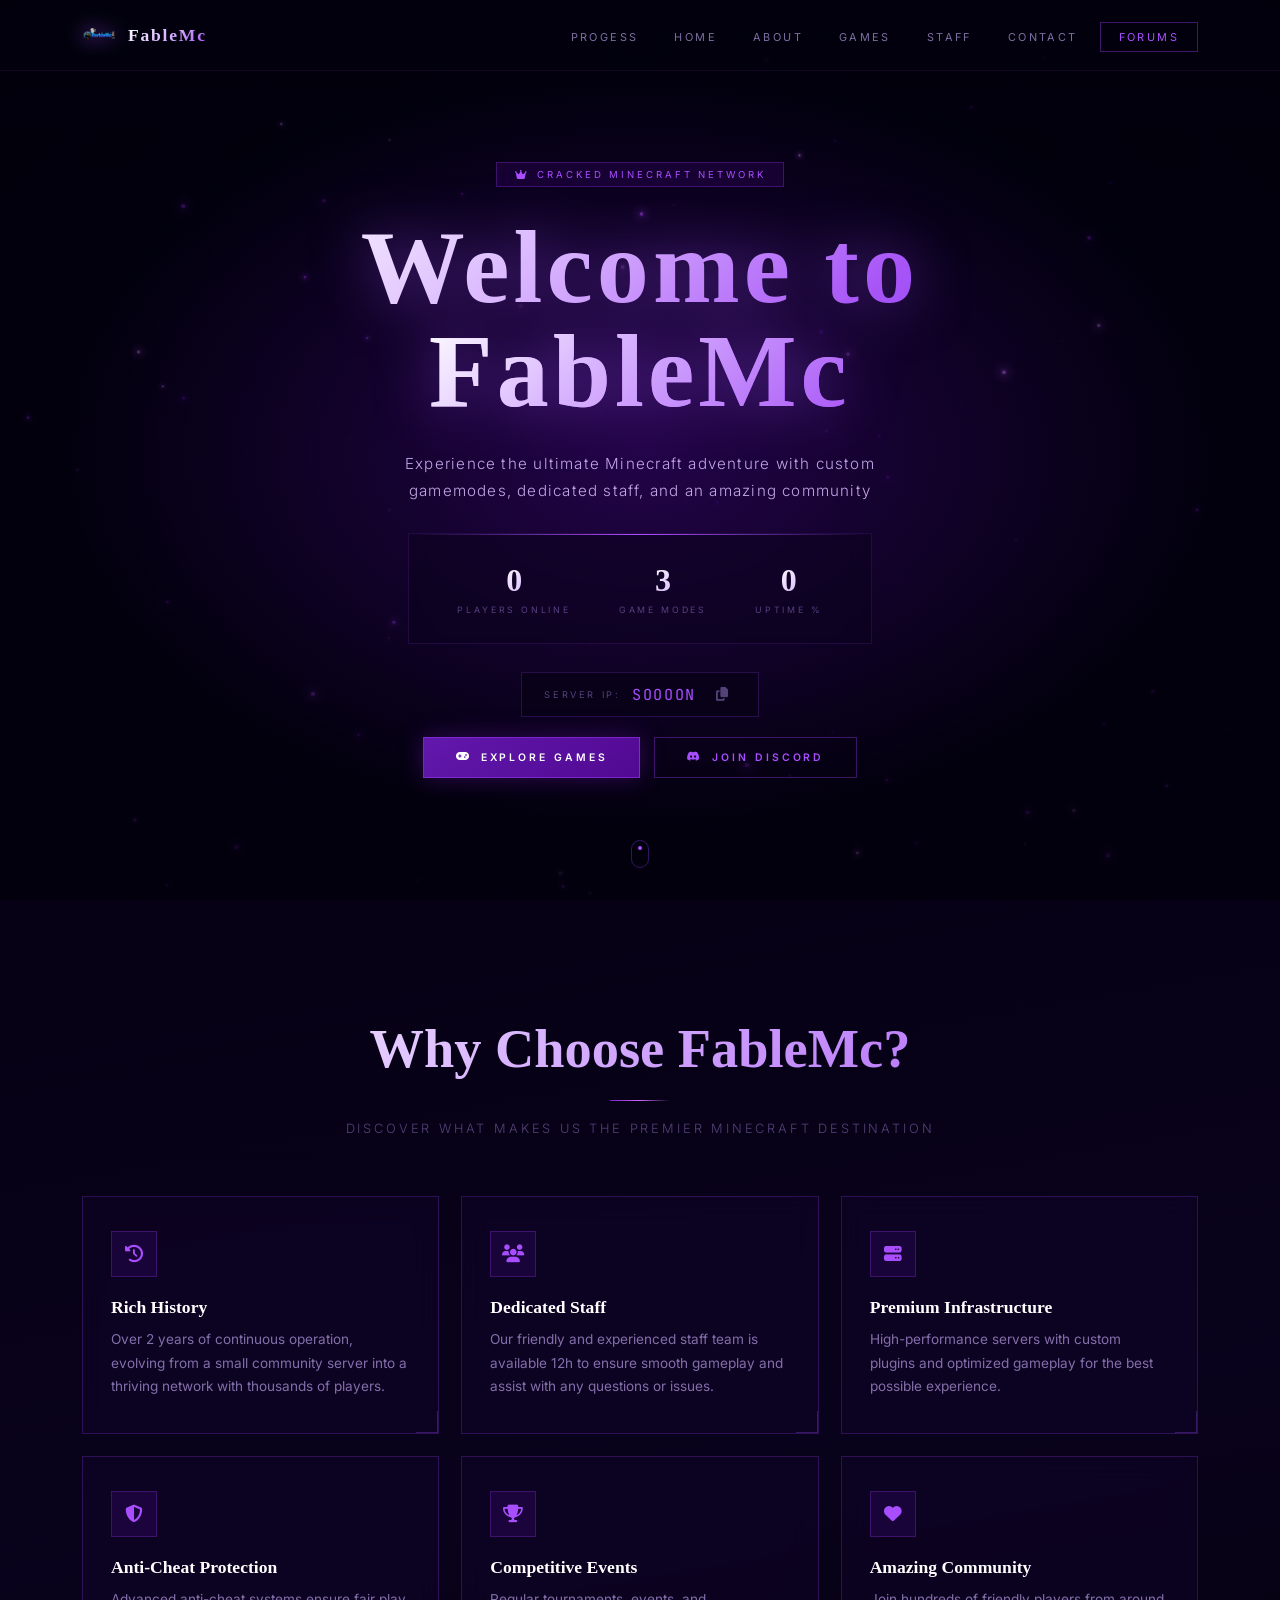
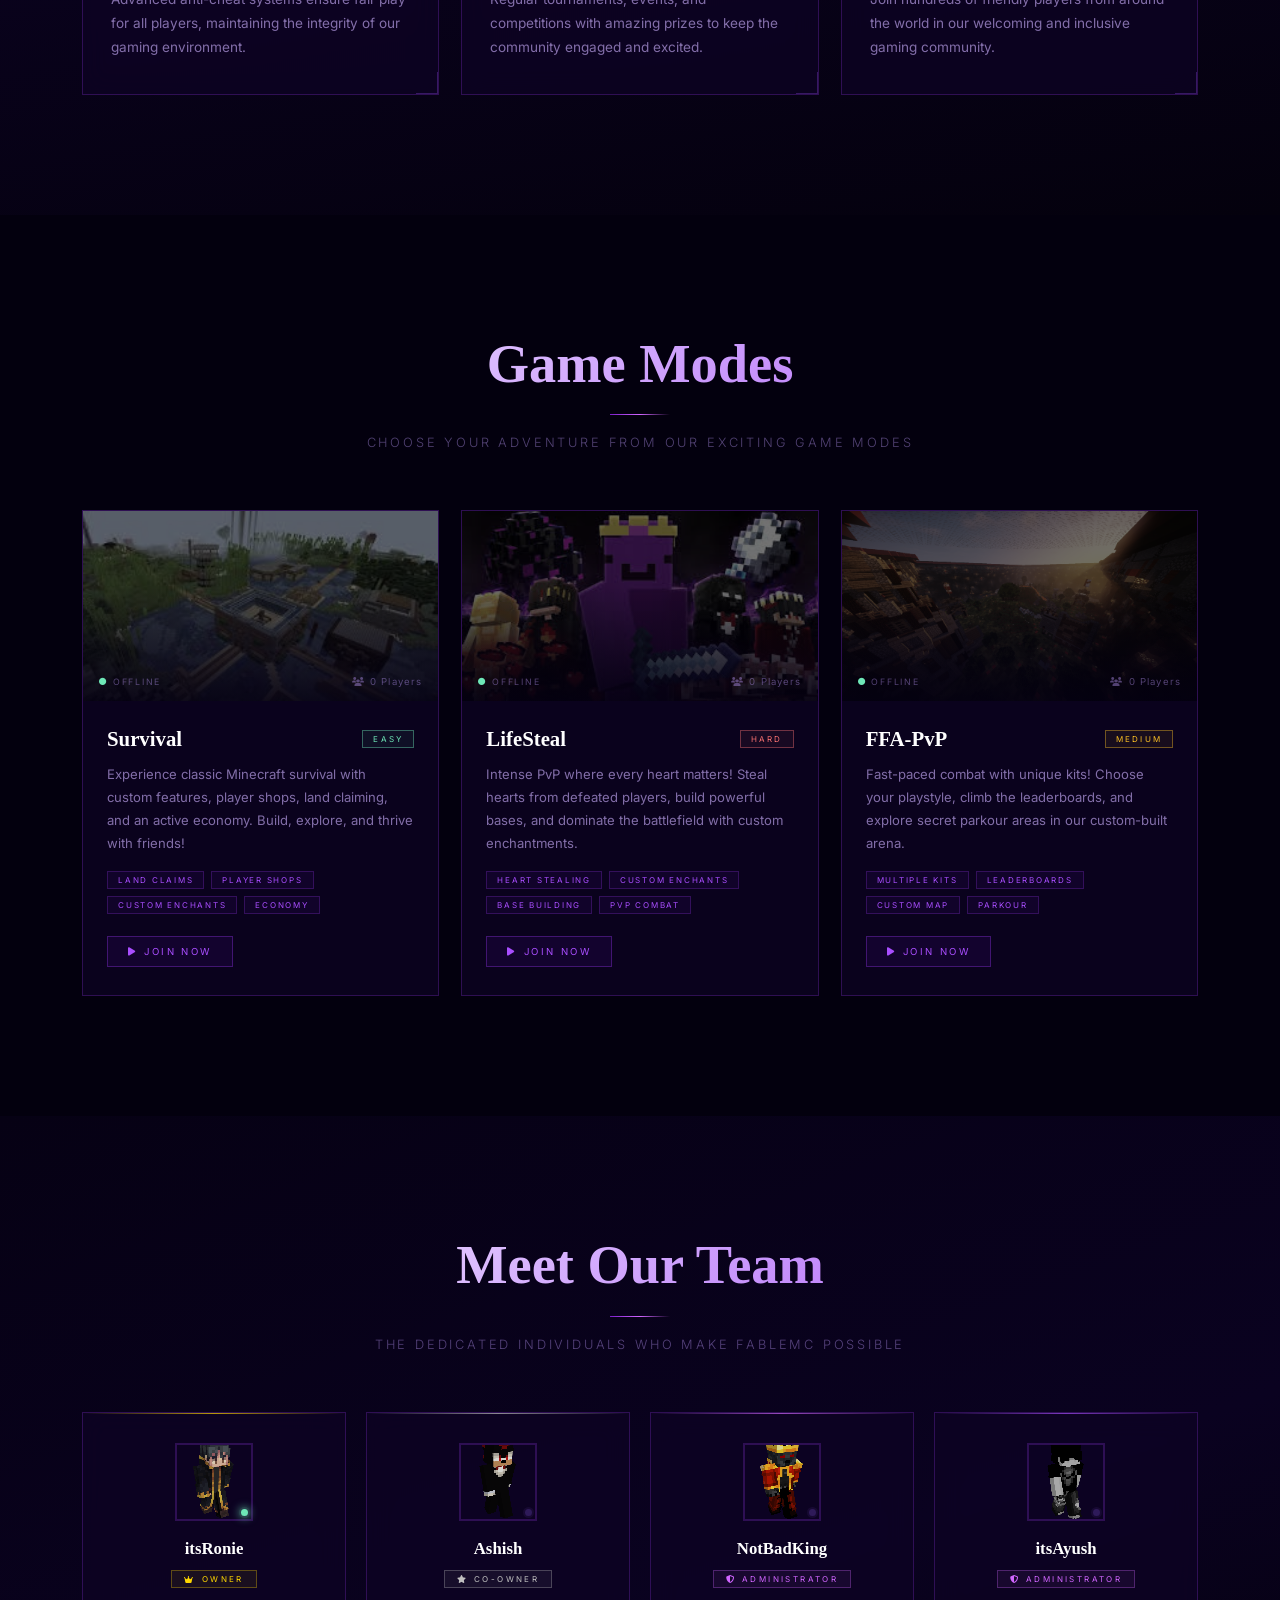
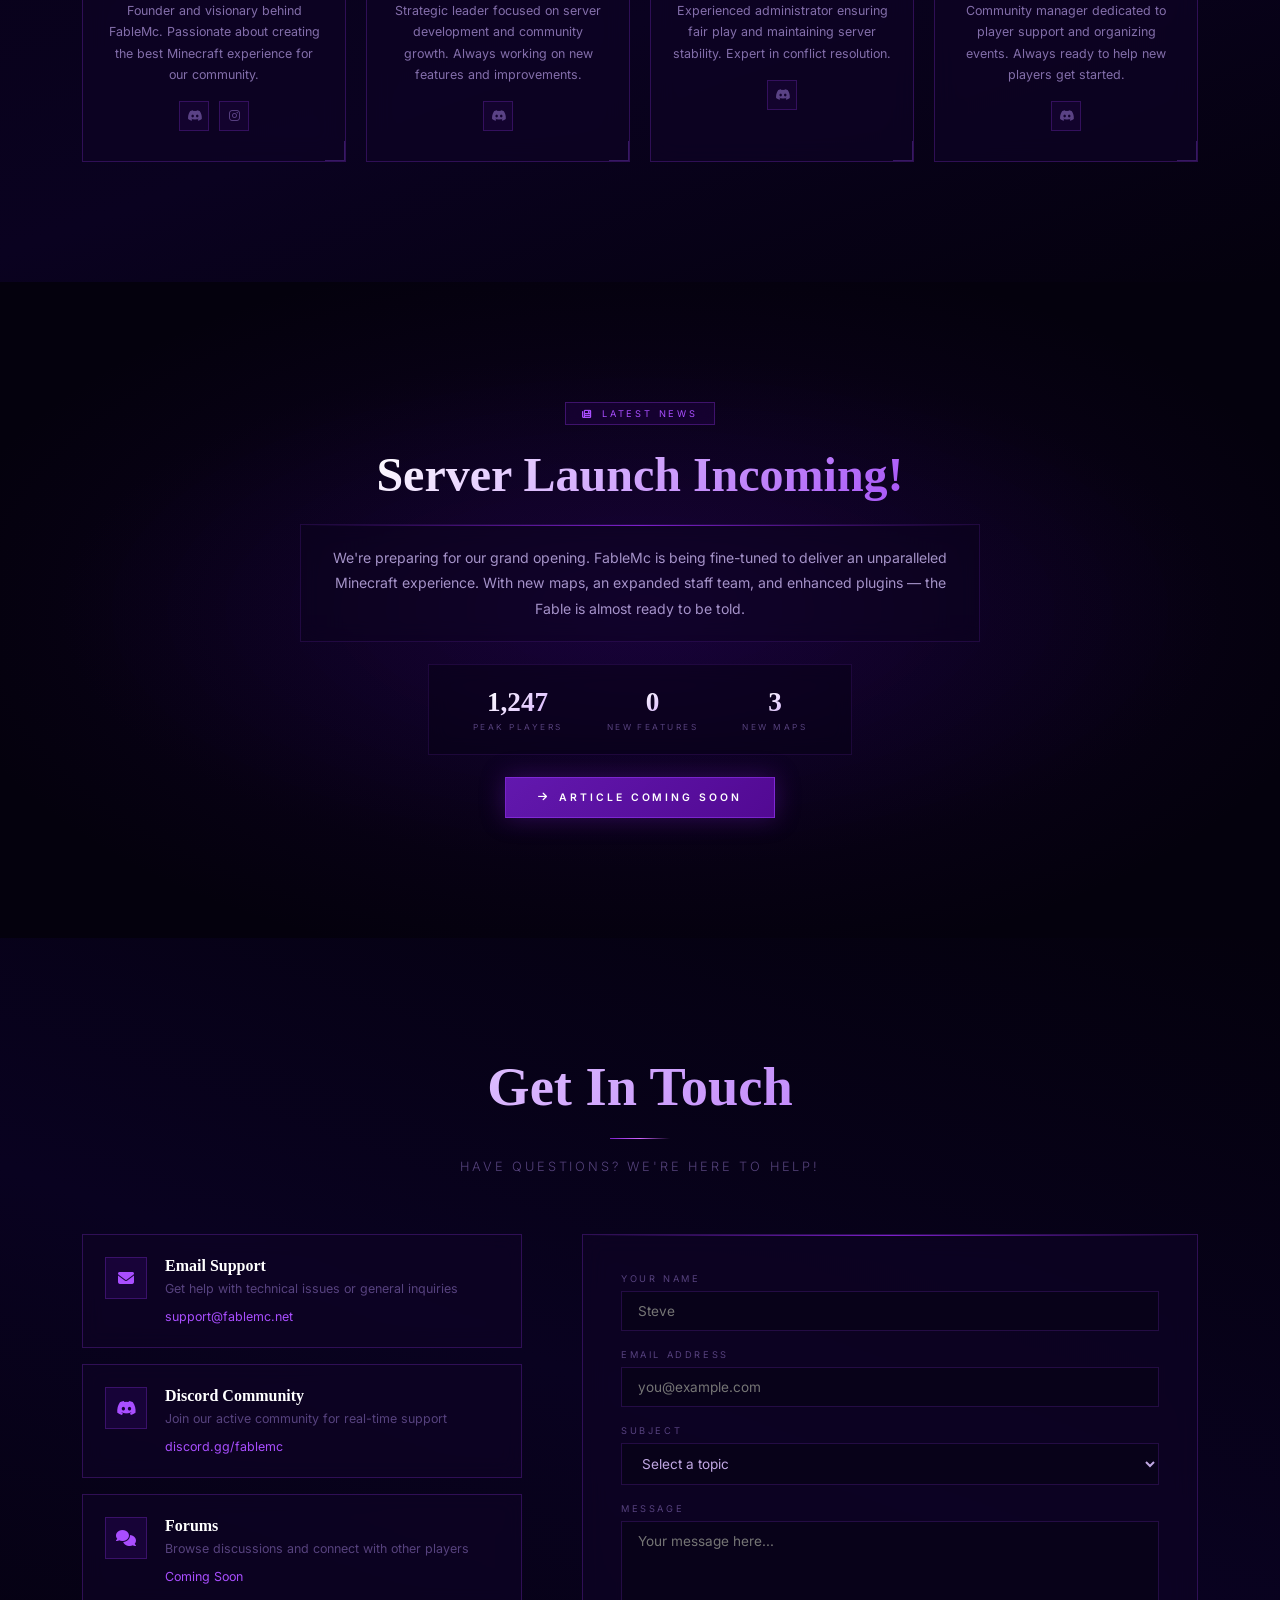
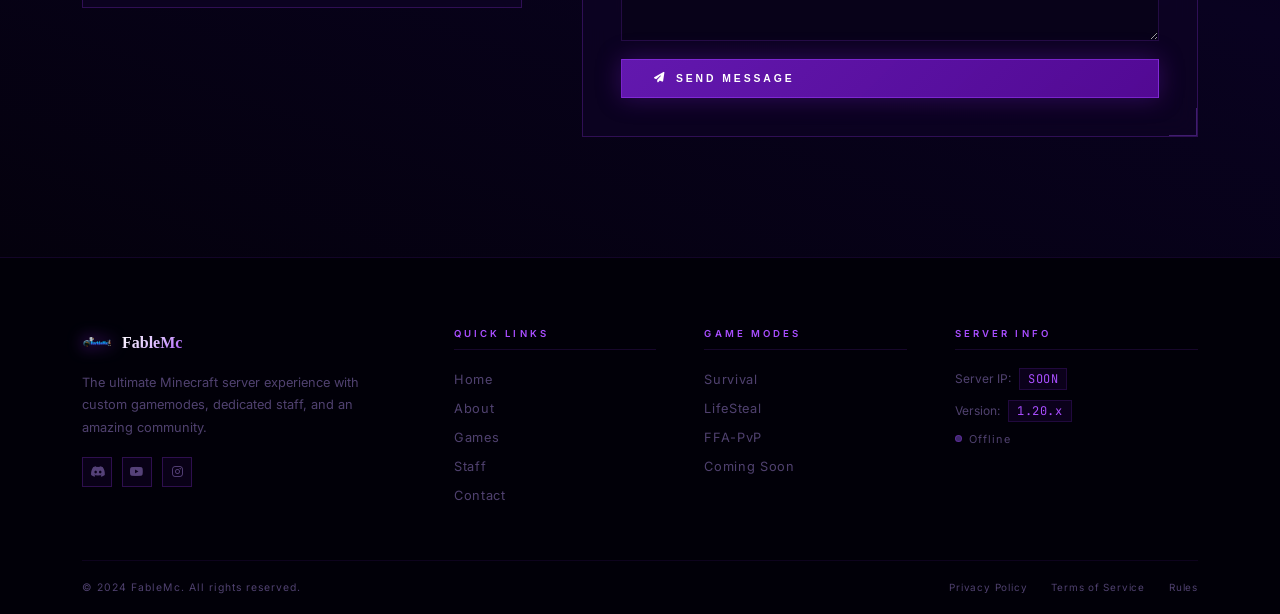
==== commit ac1fbec4: "events html added" ====
--- a/index.html
+++ b/index.html
@@ -34,7 +34,7 @@
       </div>
 
       <ul class="nav-menu" id="nav-menu">
-        <li class="nav-item"><a href="#prog.html"    class="nav-link">progess</a></li>
+        <li class="nav-item"><a href="#events.html"    class="nav-link">progess</a></li>
         <li class="nav-item"><a href="#home"    class="nav-link">Home</a></li>
         <li class="nav-item"><a href="#about"   class="nav-link">About</a></li>
         <li class="nav-item"><a href="#games"   class="nav-link">Games</a></li>
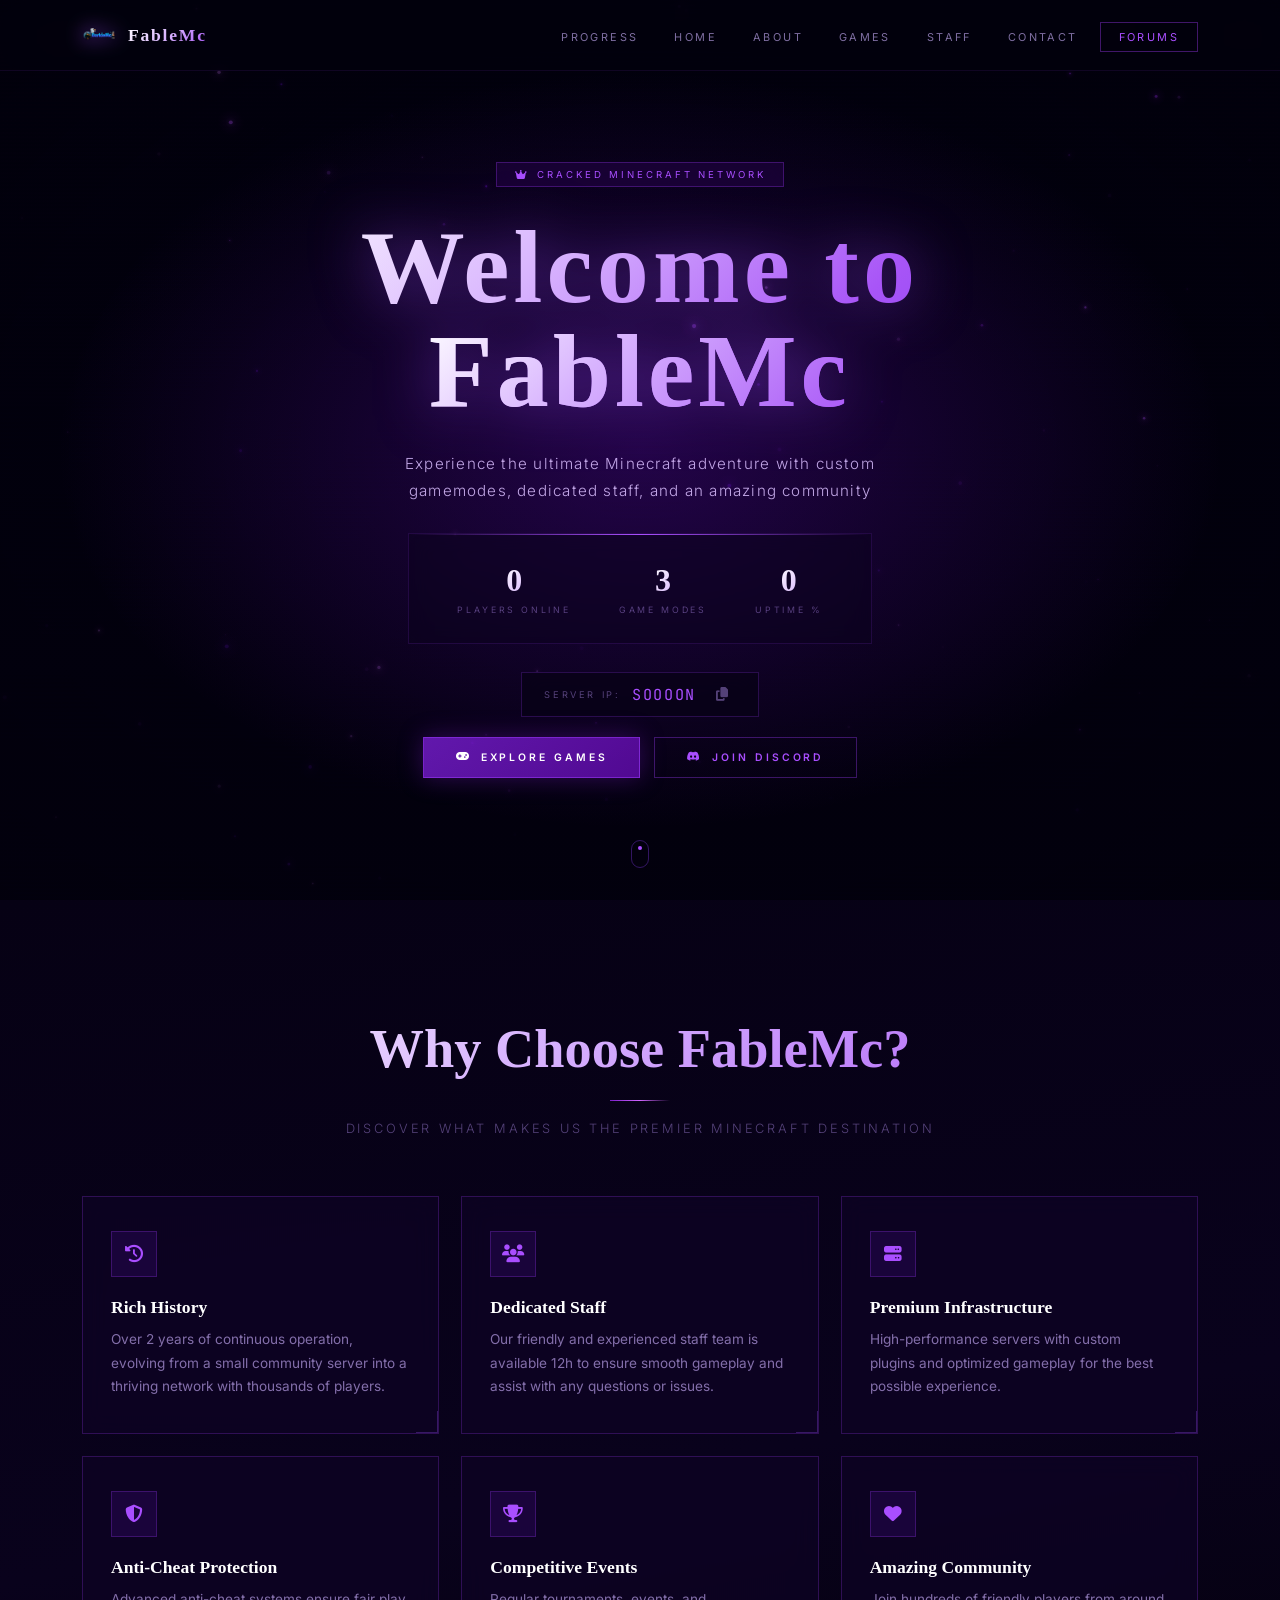
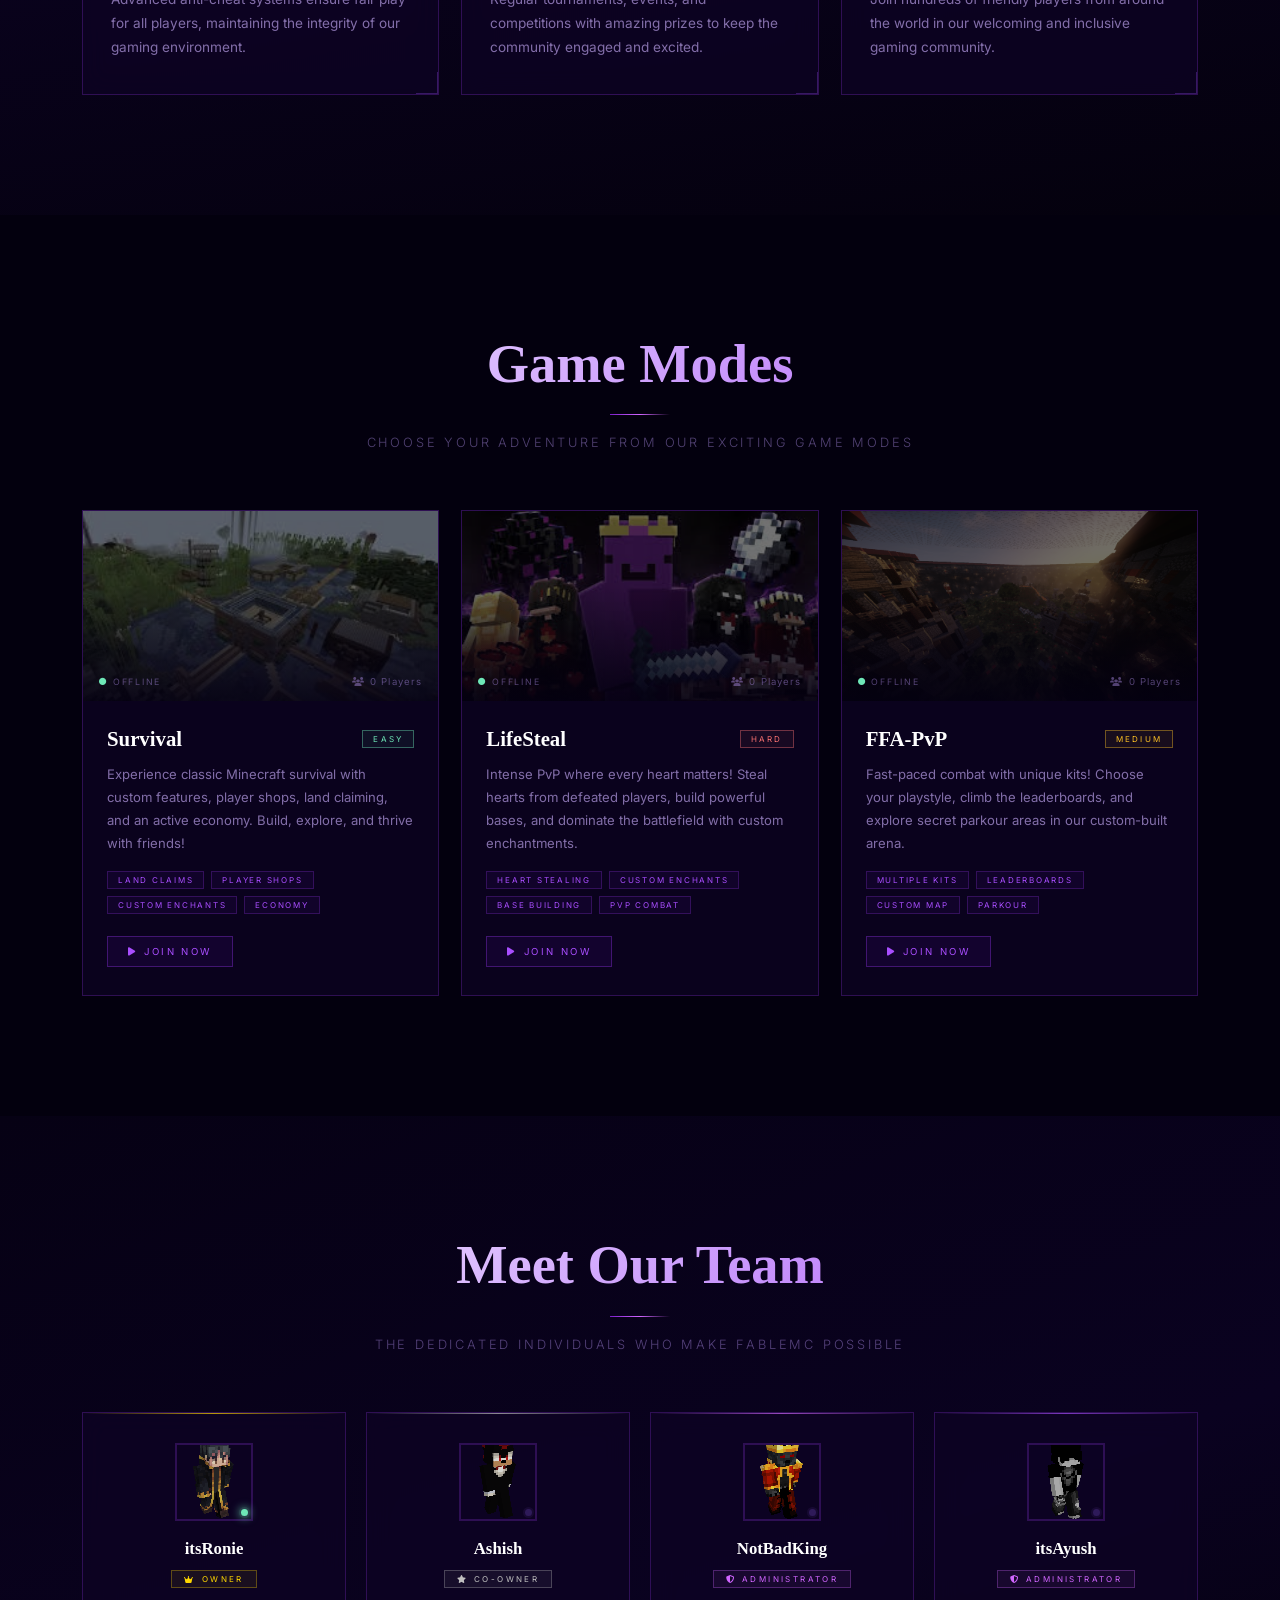
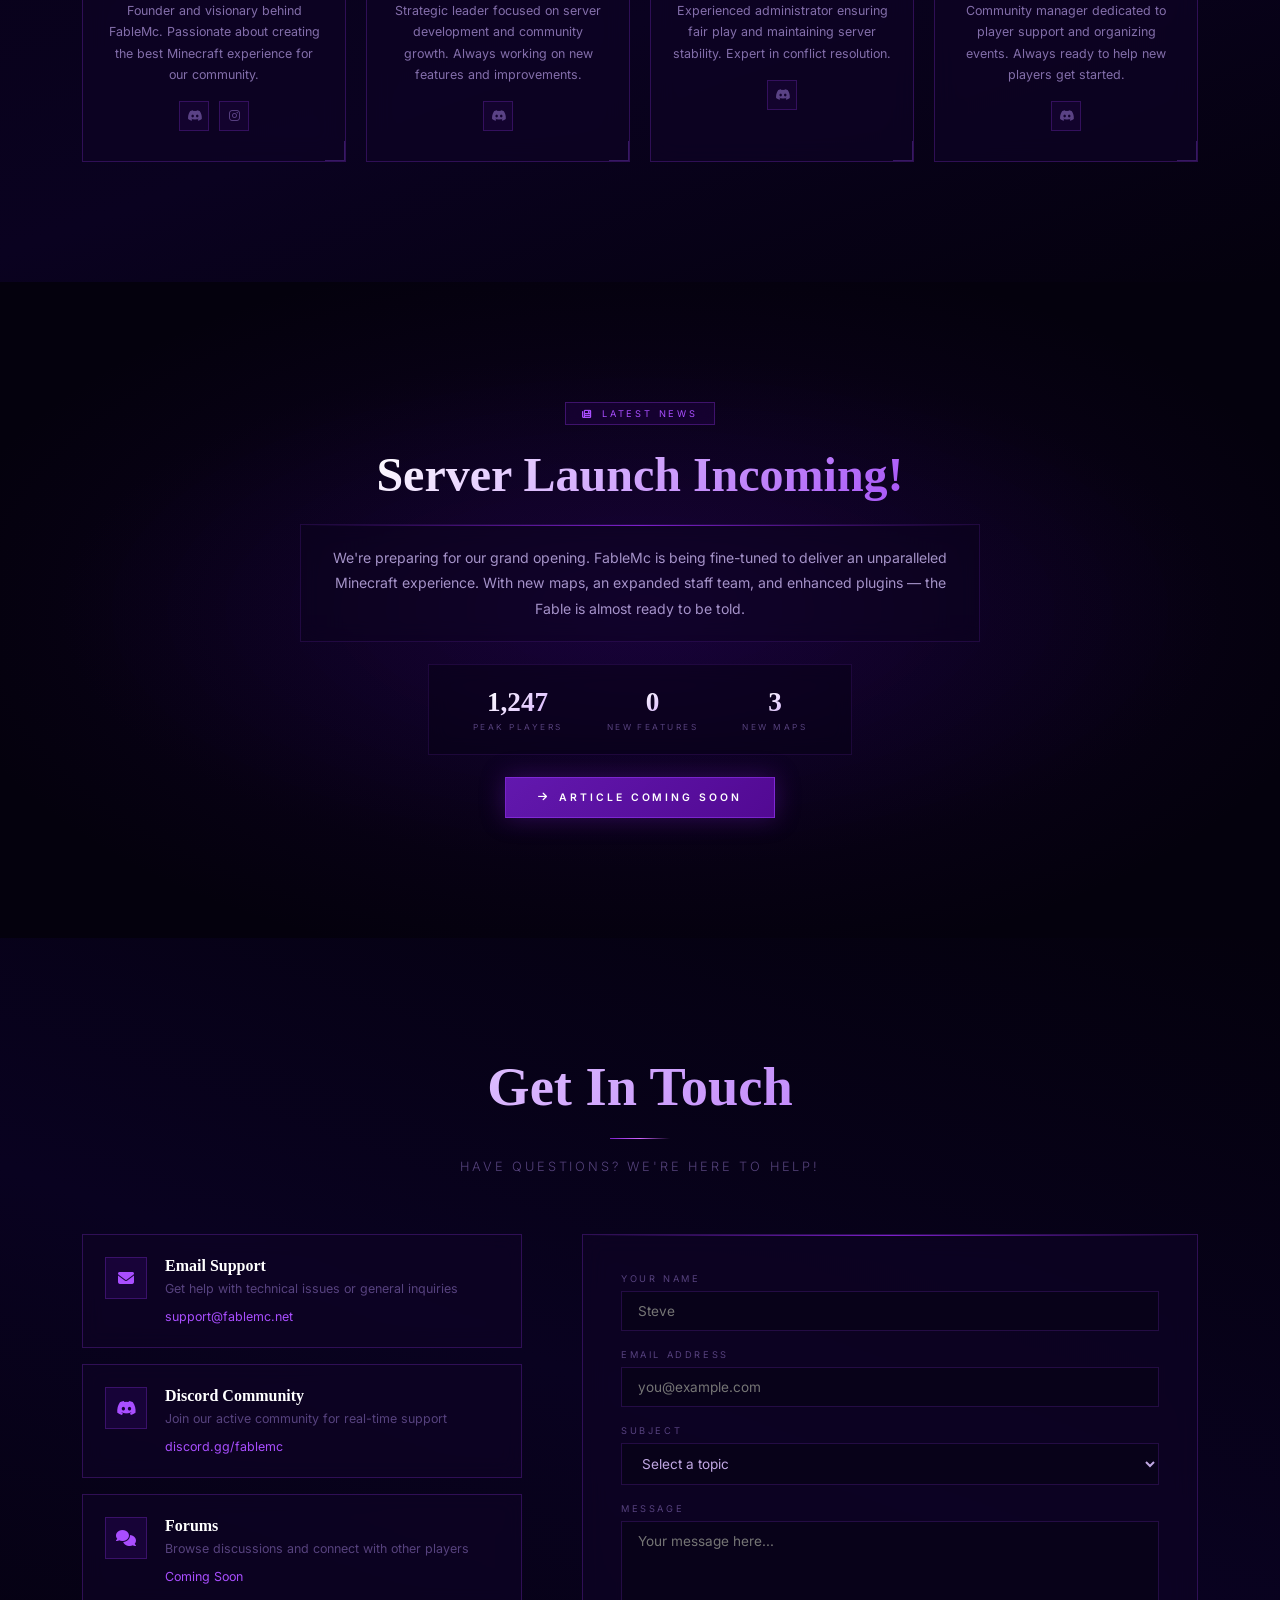
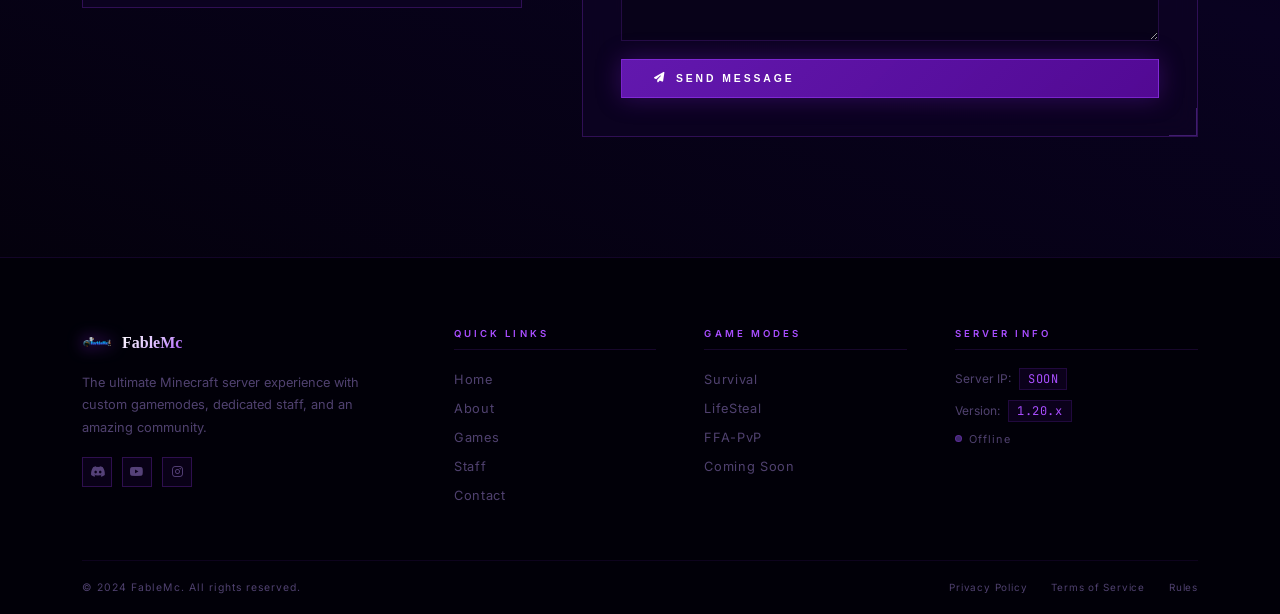
==== commit f30b931a: "Update index.html" ====
--- a/index.html
+++ b/index.html
@@ -34,7 +34,7 @@
       </div>
 
       <ul class="nav-menu" id="nav-menu">
-        <li class="nav-item"><a href="#events.html"    class="nav-link">progess</a></li>
+        <li class="nav-item"><a href="events.html" class="nav-link">progress</a></li>
         <li class="nav-item"><a href="#home"    class="nav-link">Home</a></li>
         <li class="nav-item"><a href="#about"   class="nav-link">About</a></li>
         <li class="nav-item"><a href="#games"   class="nav-link">Games</a></li>
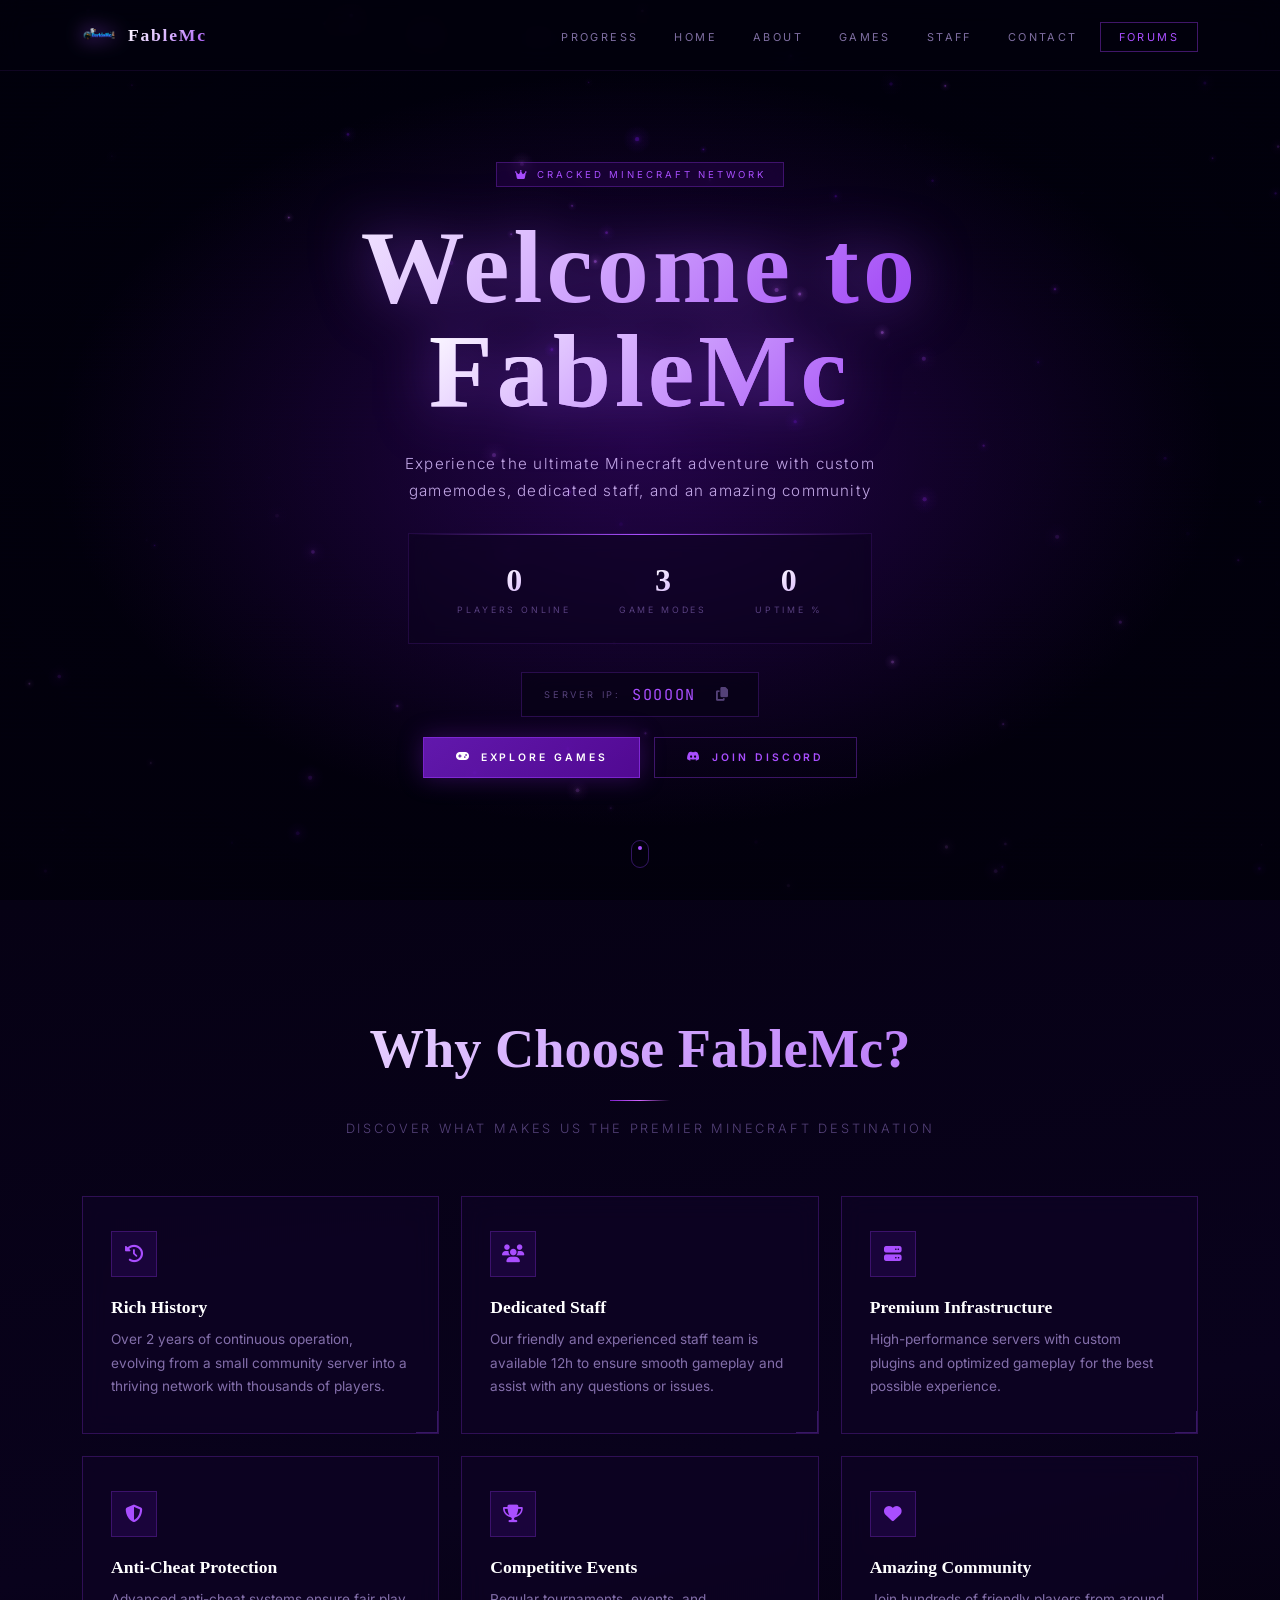
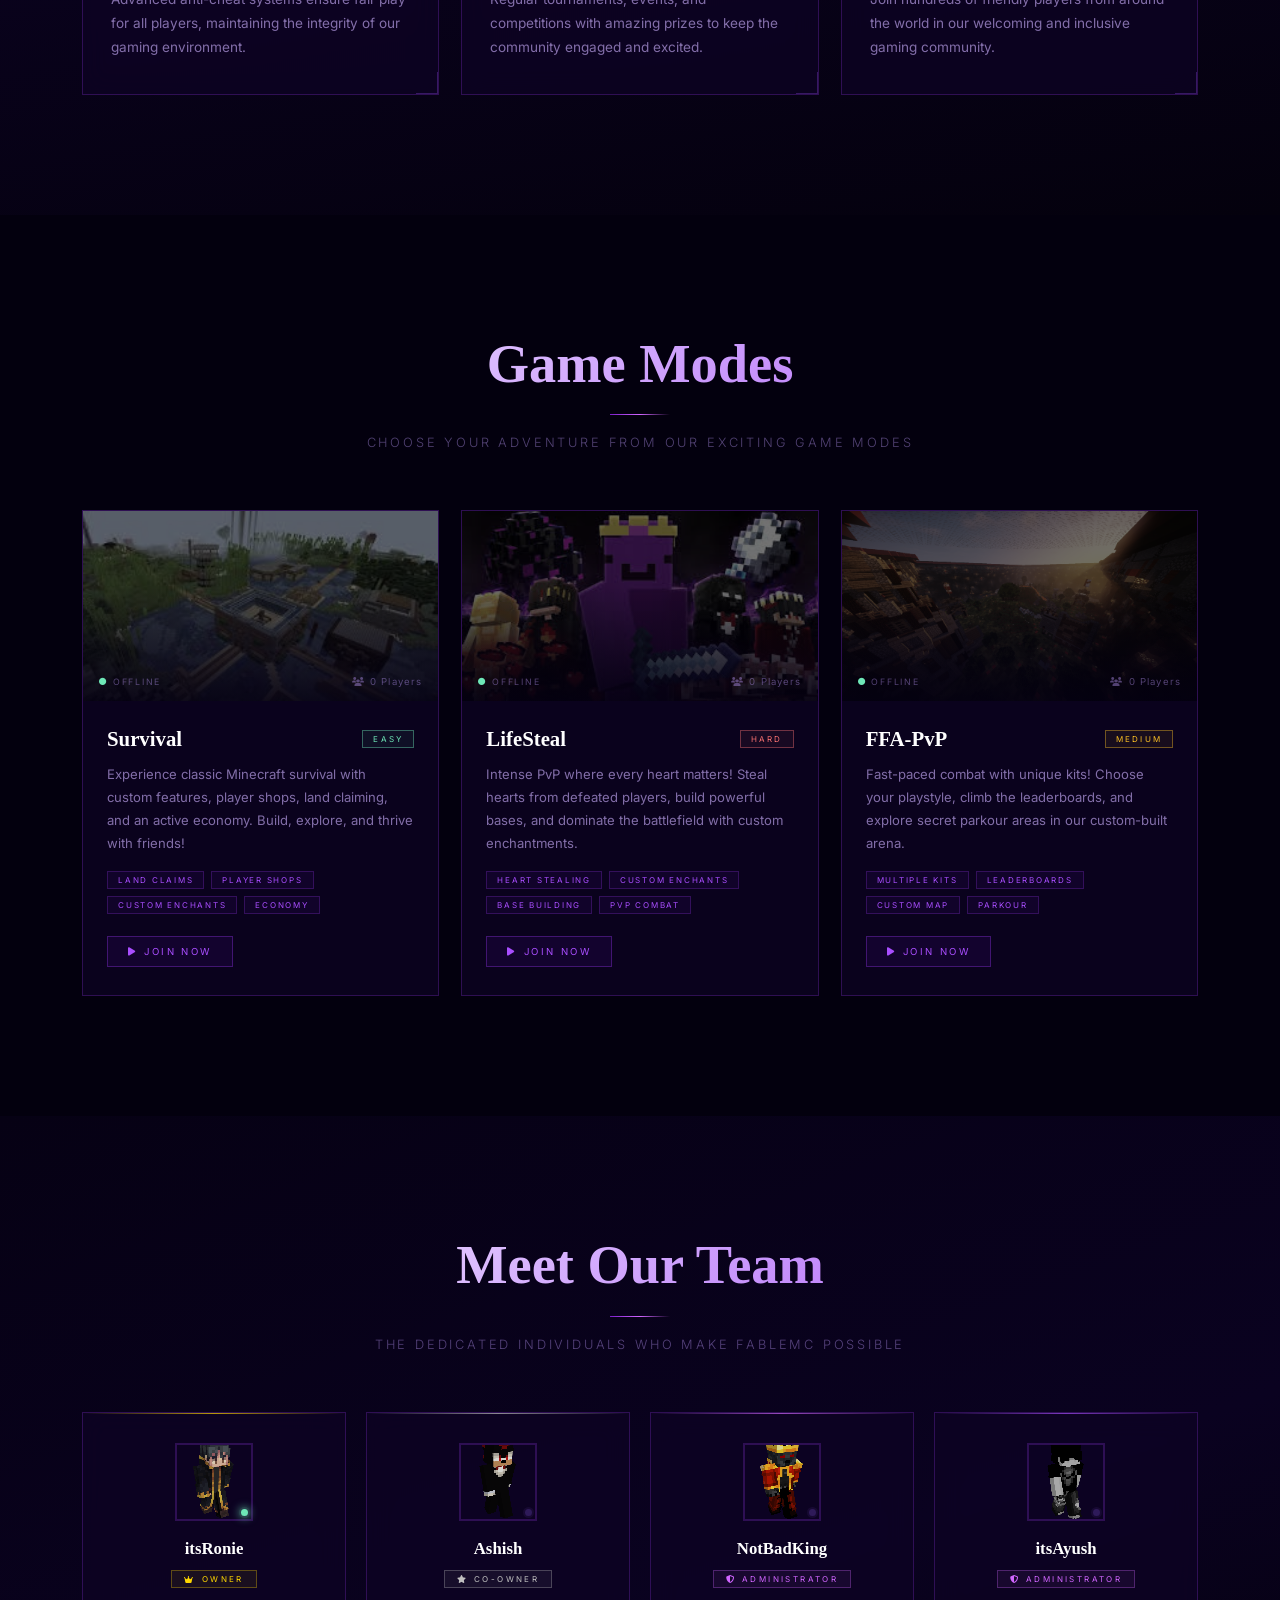
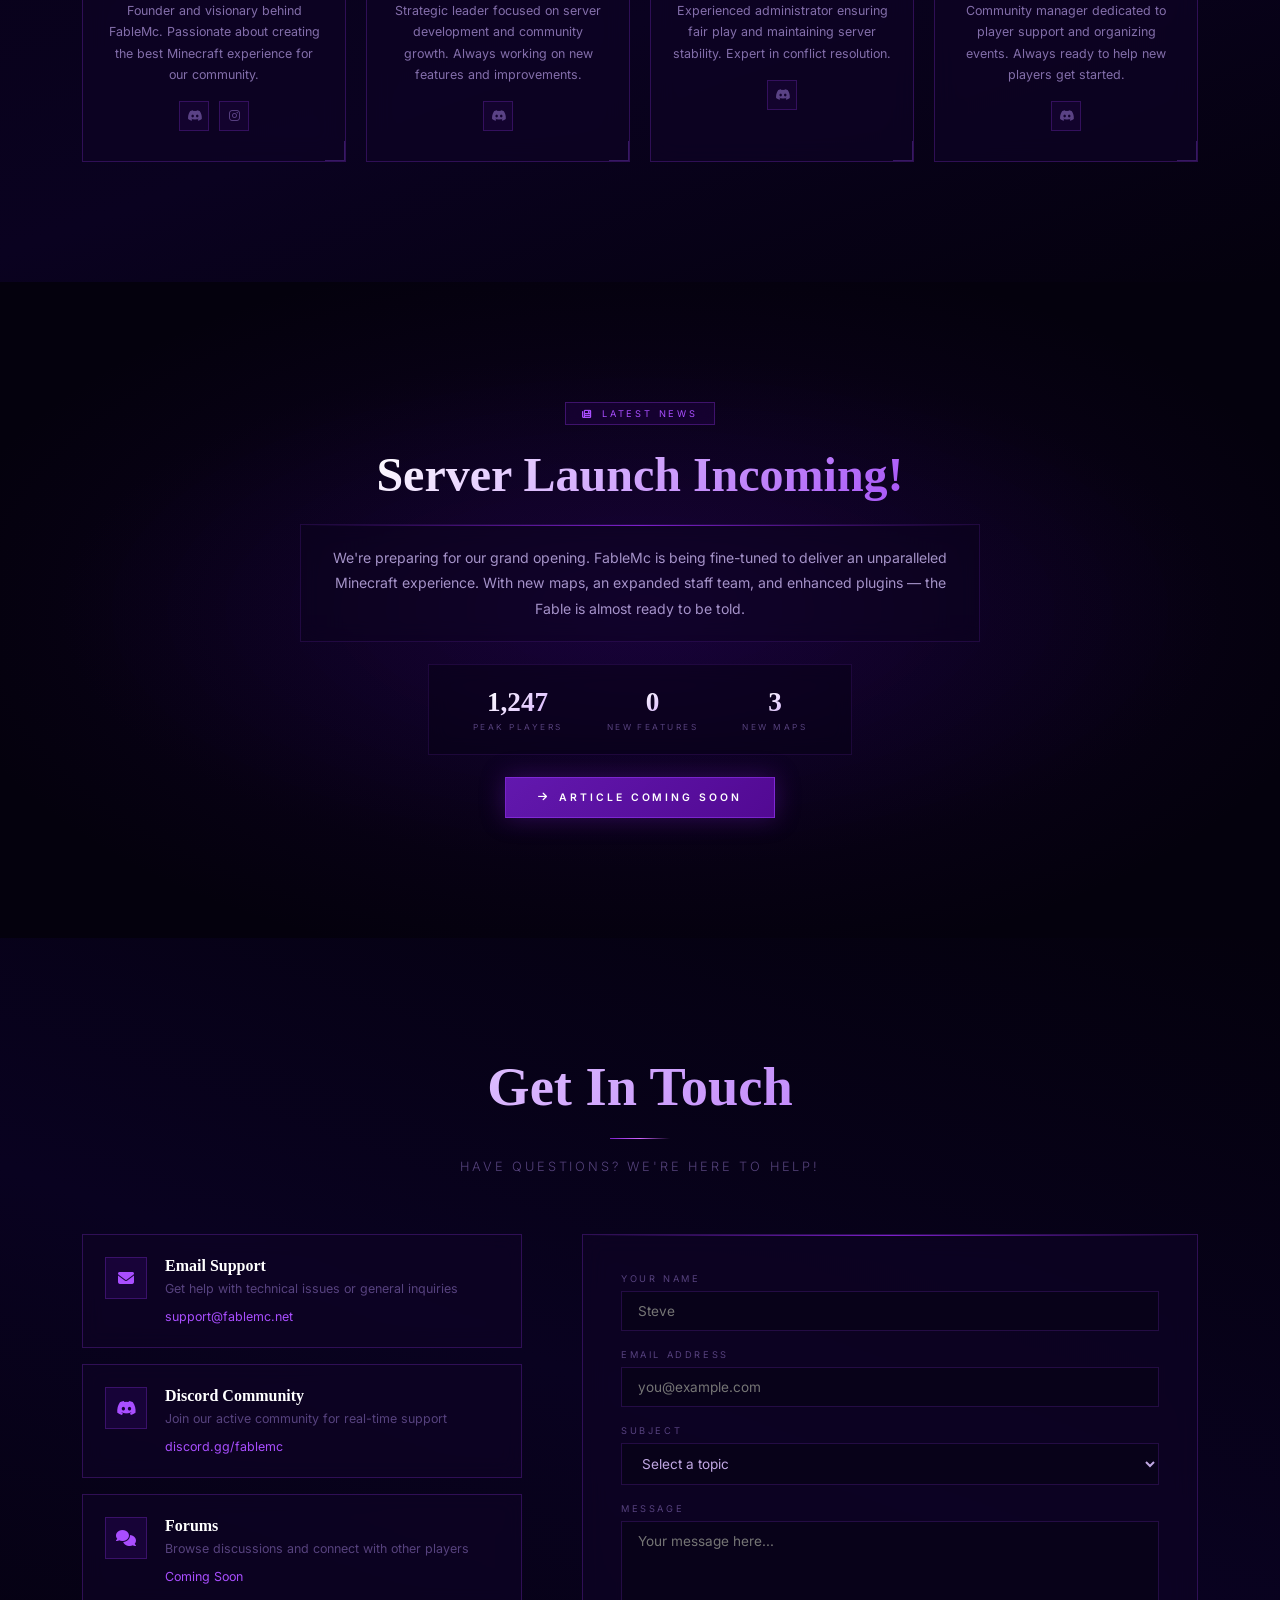
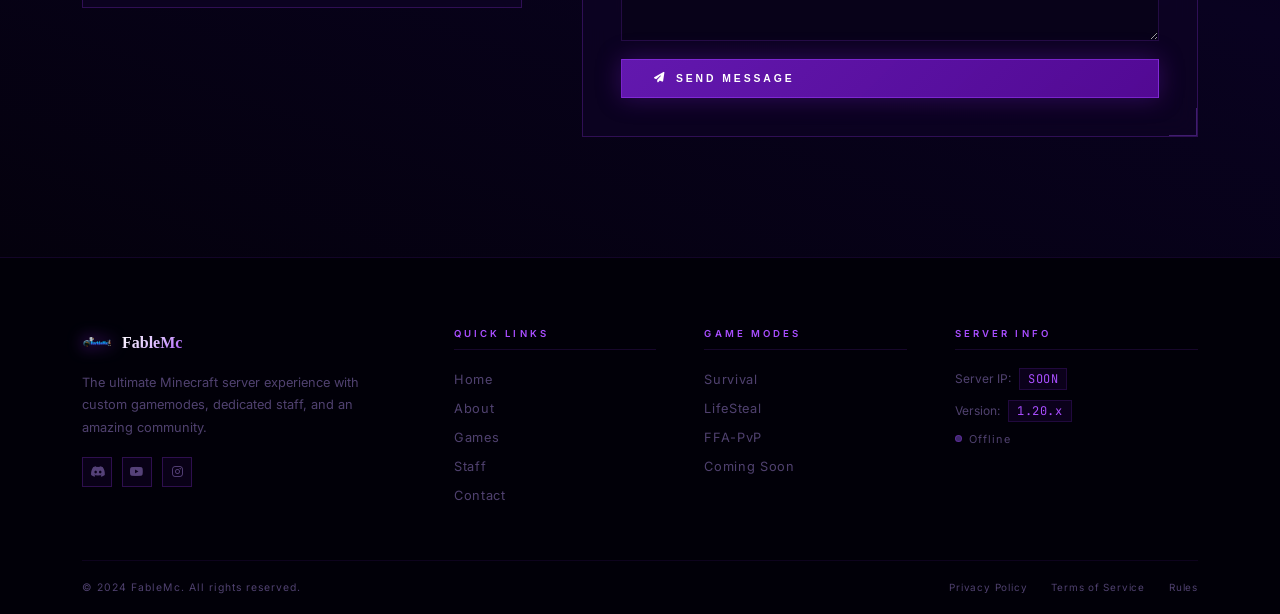
==== commit a792daf7: "Update index.html" ====
--- a/index.html
+++ b/index.html
@@ -34,7 +34,7 @@
       </div>
 
       <ul class="nav-menu" id="nav-menu">
-        <li class="nav-item"><a href="events.html" class="nav-link">progress</a></li>
+        <li class="nav-item"><a href="progg.html" class="nav-link">progress</a></li>
         <li class="nav-item"><a href="#home"    class="nav-link">Home</a></li>
         <li class="nav-item"><a href="#about"   class="nav-link">About</a></li>
         <li class="nav-item"><a href="#games"   class="nav-link">Games</a></li>
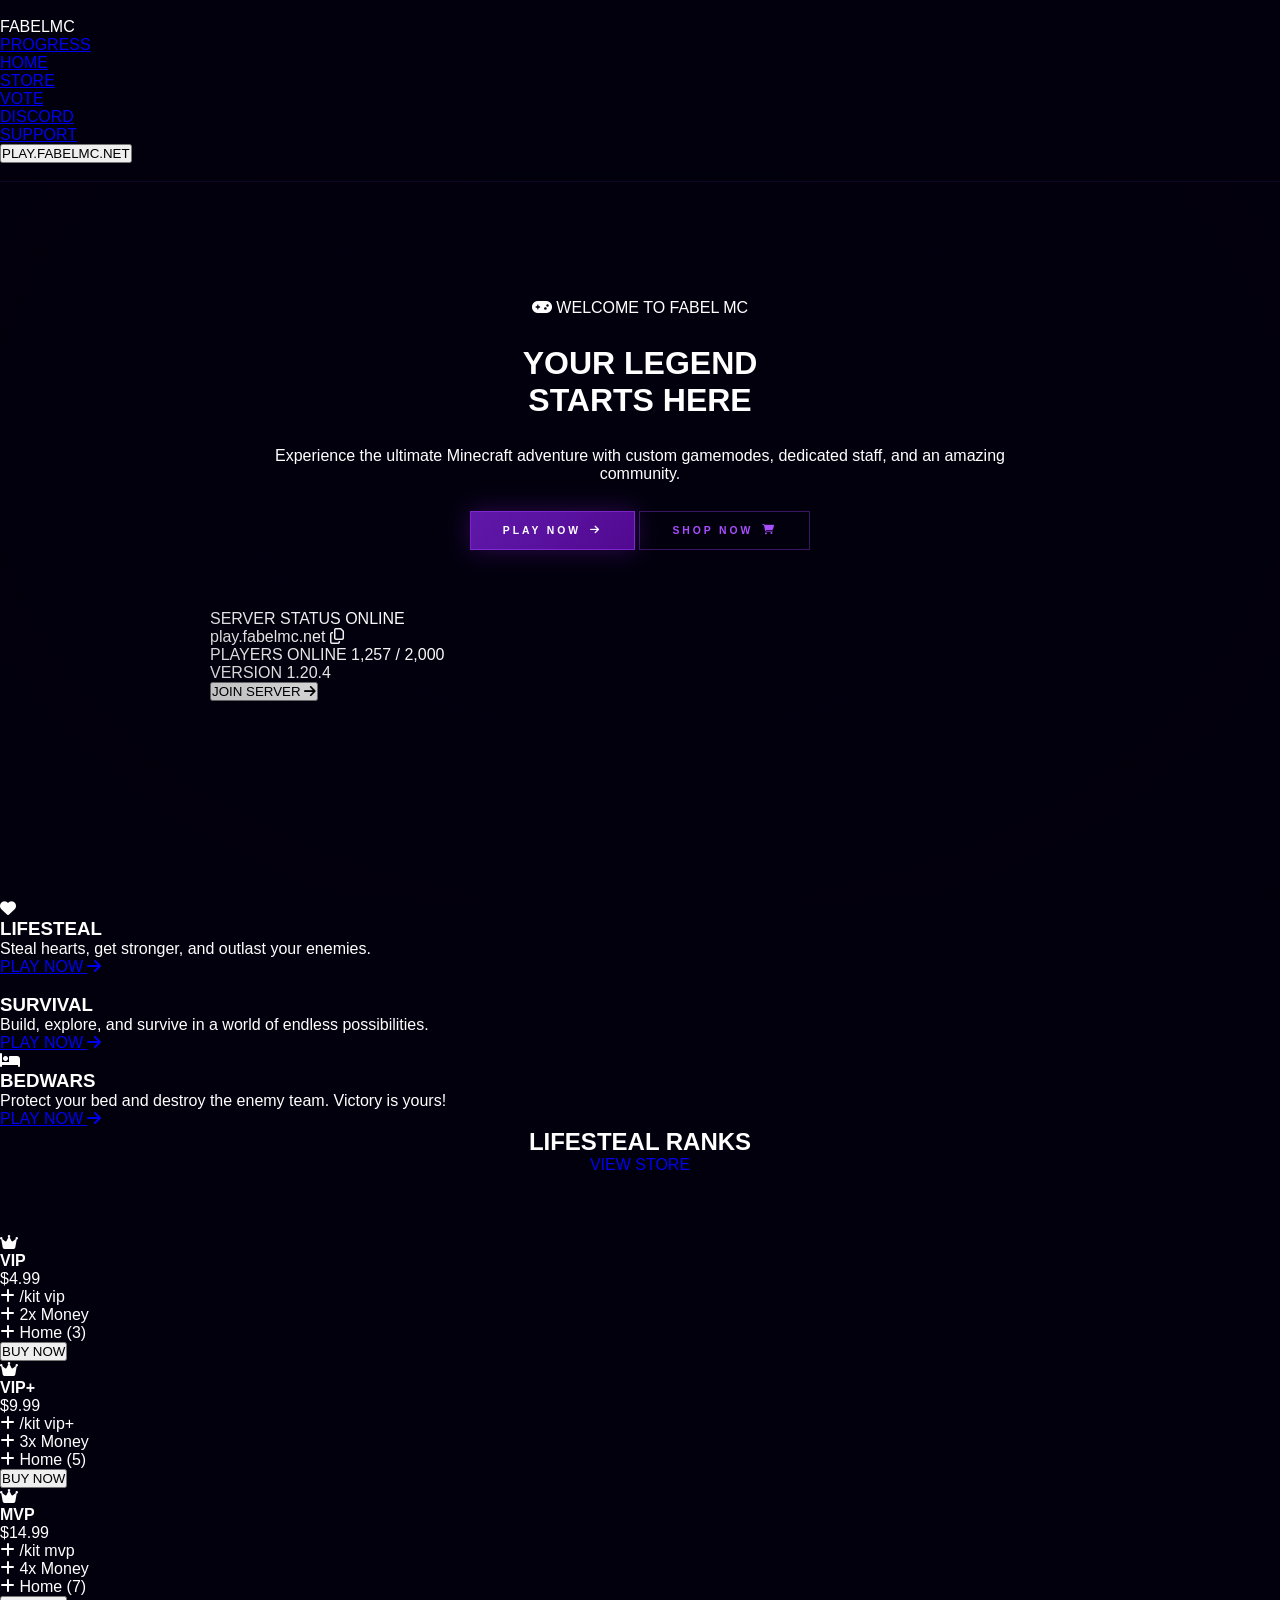
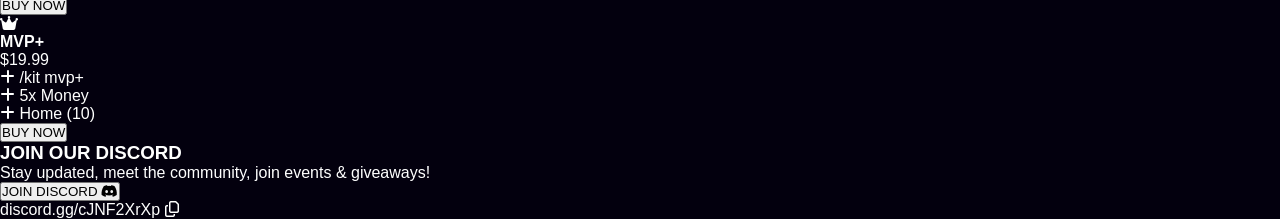
==== commit 5a1ef449: "Update index.html" ====
--- a/index.html
+++ b/index.html
@@ -3,709 +3,160 @@
 <head>
   <meta charset="UTF-8">
   <meta name="viewport" content="width=device-width, initial-scale=1.0">
-  <title>FableMc</title>
+  <title>FableMc | Your Legend Starts Here</title>
   <meta name="description" content="Join FableMc, the ultimate Minecraft experience with Survival, LifeSteal, and KitPvP gamemodes.">
-  <meta name="keywords" content="FableMc, Minecraft Server, Survival, LifeSteal, KitPvP, Gaming, Multiplayer">
-
-  <!-- Fonts -->
-  <link href="https://fonts.googleapis.com/css2?family=Playfair+Display:ital,wght@0,400;0,700;0,900;1,400&family=Inter:wght@300;400;500;600;700&family=JetBrains+Mono:wght@400;500&display=swap" rel="stylesheet">
-
-  <!-- Icons -->
+  <link href="https://fonts.googleapis.com/css2?family=Poppins:wght@400;500;600;700;800&display=swap" rel="stylesheet">
   <link rel="stylesheet" href="https://cdnjs.cloudflare.com/ajax/libs/font-awesome/6.4.0/css/all.min.css">
-
-  <!-- AOS -->
-  <link rel="stylesheet" href="https://unpkg.com/aos@2.3.1/dist/aos.css">
-
   <link rel="stylesheet" href="styles.css">
 </head>
 <body>
 
-  <!-- Particle canvas + overlays -->
-  <canvas id="particleCanvas"></canvas>
   <div class="vignette"></div>
-  <div class="scanlines"></div>
 
-  <!-- Navigation -->
   <nav class="navbar" id="navbar">
-    <div class="nav-container">
-      <div class="nav-logo">
-        <img src="img/logo.png" alt="FableMc Logo" class="logo-img">
-        <span class="logo-text">FableMc</span>
-      </div>
-
-      <ul class="nav-menu" id="nav-menu">
-        <li class="nav-item"><a href="progg.html" class="nav-link">progress</a></li>
-        <li class="nav-item"><a href="#home"    class="nav-link">Home</a></li>
-        <li class="nav-item"><a href="#about"   class="nav-link">About</a></li>
-        <li class="nav-item"><a href="#games"   class="nav-link">Games</a></li>
-        <li class="nav-item"><a href="#staff"   class="nav-link">Staff</a></li>
-        <li class="nav-item"><a href="#contact" class="nav-link">Contact</a></li>
-        <li class="nav-item"><a href="#"        class="nav-link nav-cta">Forums</a></li>
-      </ul>
-
-      <div class="hamburger" id="hamburger">
-        <span class="bar"></span>
-        <span class="bar"></span>
-        <span class="bar"></span>
-      </div>
+    <div class="logo">
+      <span class="logo-f">FABEL</span><span class="logo-mc">MC</span>
     </div>
+    <ul class="nav-links" id="nav-menu">
+      <li><a href="progg.html">PROGRESS</a></li>
+      <li><a href="#" class="active">HOME</a></li>
+      <li><a href="https://fabelmc.tebex.io/" target="_blank">STORE</a></li>
+      <li><a href="#">VOTE</a></li>
+      <li><a href="https://discord.gg/cJNF2XrXp" target="_blank">DISCORD</a></li>
+      <li><a href="#">SUPPORT</a></li>
+    </ul>
+    <button class="ip-btn-nav" onclick="copyIP()">
+      <span class="dot green-dot"></span> PLAY.FABELMC.NET
+    </button>
   </nav>
 
-  <!-- Hero Section -->
-  <section class="hero" id="home">
-    <div class="hero-background">
-      <div class="hero-overlay"></div>
-      <video autoplay muted loop class="hero-video">
-        <source src="img/minecraft-bg.mp4" type="video/mp4">
-      </video>
-    </div>
-
-    <div class="hero-content">
-      <div class="hero-badge">
-        <i class="fas fa-crown"></i>
-        <span>Cracked Minecraft Network</span>
-      </div>
-
-      <h1 class="hero-title">
-        Welcome to <span class="gradient-text">FableMc</span>
-      </h1>
-
-      <p class="hero-subtitle">
-        Experience the ultimate Minecraft adventure with custom gamemodes,
-        dedicated staff, and an amazing community
-      </p>
-
-      <div class="hero-stats">
-        <div class="stat">
-          <div class="stat-number" data-target="0">0</div>
-          <div class="stat-label">Players Online</div>
-        </div>
-        <div class="stat">
-          <div class="stat-number" data-target="3">0</div>
-          <div class="stat-label">Game Modes</div>
-        </div>
-        <div class="stat">
-          <div class="stat-number" data-target="0">0</div>
-          <div class="stat-label">Uptime %</div>
+  <header class="hero" id="home">
+    <div class="hero-container">
+      <div class="hero-content">
+        <span class="welcome-tag"><i class="fas fa-gamepad"></i> WELCOME TO FABEL MC</span>
+        <h1>YOUR LEGEND <br><span class="text-gradient">STARTS HERE</span></h1>
+        <p class="hero-subtext">Experience the ultimate Minecraft adventure with custom gamemodes, dedicated staff, and an amazing community.</p>
+        <div class="hero-btns">
+          <button class="btn btn-primary" onclick="copyIP()">PLAY NOW <i class="fas fa-arrow-right"></i></button>
+          <a href="https://fabelmc.tebex.io/" target="_blank" class="btn btn-secondary" style="text-decoration:none;">SHOP NOW <i class="fas fa-shopping-cart"></i></a>
         </div>
       </div>
 
-      <div class="hero-actions">
-        <div class="server-ip">
-          <span class="ip-label">Server IP:</span>
-          <code class="ip-address" id="server-ip">SOOOON</code>
-          <button class="copy-btn" id="copy-ip">
-            <i class="fas fa-copy"></i>
-          </button>
+      <div class="server-status-card">
+        <div class="status-header">
+          <span>SERVER STATUS</span>
+          <span class="status-online"><span class="dot green-dot"></span> ONLINE</span>
         </div>
-
-        <div class="hero-buttons">
-          <a href="#games" class="btn btn-primary">
-            <i class="fas fa-gamepad"></i>
-            Explore Games
-          </a>
-          <a href="#" class="btn btn-secondary">
-            <i class="fab fa-discord"></i>
-            Join Discord
-          </a>
+        <div class="ip-box" onclick="copyIP()">
+          <span id="server-ip">play.fabelmc.net</span>
+          <i class="far fa-copy"></i>
         </div>
+        <div class="status-stats">
+          <div>
+            <span class="label">PLAYERS ONLINE</span>
+            <span class="value">1,257 / 2,000</span>
+            <div class="progress-bar"><div class="progress" style="width: 62%"></div></div>
+          </div>
+          <div>
+            <span class="label">VERSION</span>
+            <span class="value">1.20.4</span>
+          </div>
+        </div>
+        <button class="btn-join" onclick="copyIP()">JOIN SERVER <i class="fas fa-arrow-right"></i></button>
       </div>
     </div>
+  </header>
 
-    <div class="scroll-indicator">
-      <div class="scroll-arrow"></div>
+  <section class="gamemodes" id="games">
+    <div class="card card-lifesteal" onclick="selectGamemode(this)">
+      <div class="card-icon icon-red"><i class="fas fa-heart"></i></div>
+      <h3>LIFESTEAL</h3>
+      <p>Steal hearts, get stronger, and outlast your enemies.</p>
+      <a href="#" class="card-link text-red" onclick="event.preventDefault();">PLAY NOW <i class="fas fa-arrow-right"></i></a>
+    </div>
+    <div class="card card-survival" onclick="selectGamemode(this)">
+      <div class="card-icon icon-green"><i class="fas fa-axe"></i></div>
+      <h3>SURVIVAL</h3>
+      <p>Build, explore, and survive in a world of endless possibilities.</p>
+      <a href="#" class="card-link text-green" onclick="event.preventDefault();">PLAY NOW <i class="fas fa-arrow-right"></i></a>
+    </div>
+    <div class="card card-bedwars" onclick="selectGamemode(this)">
+      <div class="card-icon icon-purple"><i class="fas fa-bed"></i></div>
+      <h3>BEDWARS</h3>
+      <p>Protect your bed and destroy the enemy team. Victory is yours!</p>
+      <a href="#" class="card-link text-purple" onclick="event.preventDefault();">PLAY NOW <i class="fas fa-arrow-right"></i></a>
     </div>
   </section>
 
-  <!-- About Section -->
-  <section class="about" id="about">
-    <div class="container">
+  <main class="main-layout">
+    <section class="ranks-section">
       <div class="section-header">
-        <h2 class="section-title">Why Choose FableMc?</h2>
-        <div class="deco-rule"></div>
-        <p class="section-subtitle">Discover what makes us the premier Minecraft destination</p>
+        <h2>LIFESTEAL RANKS</h2>
+        <a href="https://fabelmc.tebex.io/" target="_blank" class="view-store-btn" style="text-decoration:none;">VIEW STORE</a>
       </div>
-
-      <div class="features-grid">
-        <div class="feature-card" data-aos="fade-up" data-aos-delay="100">
-          <div class="feature-icon"><i class="fas fa-history"></i></div>
-          <h3 class="feature-title">Rich History</h3>
-          <p class="feature-description">
-            Over 2 years of continuous operation, evolving from a small community
-            server into a thriving network with thousands of players.
-          </p>
+      <div class="ranks-grid">
+        <div class="rank-card border-vip">
+          <i class="fas fa-crown rank-icon text-vip"></i>
+          <h4 class="text-vip">VIP</h4>
+          <div class="price">$4.99</div>
+          <ul class="perks">
+            <li><i class="fas fa-plus text-vip"></i> /kit vip</li>
+            <li><i class="fas fa-plus text-vip"></i> 2x Money</li>
+            <li><i class="fas fa-plus text-vip"></i> Home (3)</li>
+          </ul>
+          <button class="buy-btn bg-vip">BUY NOW</button>
         </div>
-        <div class="feature-card" data-aos="fade-up" data-aos-delay="200">
-          <div class="feature-icon"><i class="fas fa-users"></i></div>
-          <h3 class="feature-title">Dedicated Staff</h3>
-          <p class="feature-description">
-            Our friendly and experienced staff team is available 12h to ensure
-            smooth gameplay and assist with any questions or issues.
-          </p>
+        <div class="rank-card border-vipp">
+          <i class="fas fa-crown rank-icon text-vipp"></i>
+          <h4 class="text-vipp">VIP+</h4>
+          <div class="price">$9.99</div>
+          <ul class="perks">
+            <li><i class="fas fa-plus text-vipp"></i> /kit vip+</li>
+            <li><i class="fas fa-plus text-vipp"></i> 3x Money</li>
+            <li><i class="fas fa-plus text-vipp"></i> Home (5)</li>
+          </ul>
+          <button class="buy-btn bg-vipp">BUY NOW</button>
         </div>
-        <div class="feature-card" data-aos="fade-up" data-aos-delay="300">
-          <div class="feature-icon"><i class="fas fa-server"></i></div>
-          <h3 class="feature-title">Premium Infrastructure</h3>
-          <p class="feature-description">
-            High-performance servers with custom plugins and optimized gameplay
-            for the best possible experience.
-          </p>
+        <div class="rank-card border-mvp">
+          <i class="fas fa-crown rank-icon text-mvp"></i>
+          <h4 class="text-mvp">MVP</h4>
+          <div class="price">$14.99</div>
+          <ul class="perks">
+            <li><i class="fas fa-plus text-mvp"></i> /kit mvp</li>
+            <li><i class="fas fa-plus text-mvp"></i> 4x Money</li>
+            <li><i class="fas fa-plus text-mvp"></i> Home (7)</li>
+          </ul>
+          <button class="buy-btn bg-mvp">BUY NOW</button>
         </div>
-        <div class="feature-card" data-aos="fade-up" data-aos-delay="400">
-          <div class="feature-icon"><i class="fas fa-shield-alt"></i></div>
-          <h3 class="feature-title">Anti-Cheat Protection</h3>
-          <p class="feature-description">
-            Advanced anti-cheat systems ensure fair play for all players,
-            maintaining the integrity of our gaming environment.
-          </p>
-        </div>
-        <div class="feature-card" data-aos="fade-up" data-aos-delay="500">
-          <div class="feature-icon"><i class="fas fa-trophy"></i></div>
-          <h3 class="feature-title">Competitive Events</h3>
-          <p class="feature-description">
-            Regular tournaments, events, and competitions with amazing prizes
-            to keep the community engaged and excited.
-          </p>
-        </div>
-        <div class="feature-card" data-aos="fade-up" data-aos-delay="600">
-          <div class="feature-icon"><i class="fas fa-heart"></i></div>
-          <h3 class="feature-title">Amazing Community</h3>
-          <p class="feature-description">
-            Join hundreds of friendly players from around the world in our
-            welcoming and inclusive gaming community.
-          </p>
+        <div class="rank-card border-mvpp">
+          <i class="fas fa-crown rank-icon text-mvpp"></i>
+          <h4 class="text-mvpp">MVP+</h4>
+          <div class="price">$19.99</div>
+          <ul class="perks">
+            <li><i class="fas fa-plus text-mvpp"></i> /kit mvp+</li>
+            <li><i class="fas fa-plus text-mvpp"></i> 5x Money</li>
+            <li><i class="fas fa-plus text-mvpp"></i> Home (10)</li>
+          </ul>
+          <button class="buy-btn bg-mvpp">BUY NOW</button>
         </div>
       </div>
-    </div>
-  </section>
+    </section>
 
-  <!-- Games Section -->
-  <section class="games" id="games">
-    <div class="container">
-      <div class="section-header">
-        <h2 class="section-title">Game Modes</h2>
-        <div class="deco-rule"></div>
-        <p class="section-subtitle">Choose your adventure from our exciting game modes</p>
-      </div>
-
-      <div class="games-grid">
-        <div class="game-card" data-aos="fade-right">
-          <div class="game-image">
-            <img src="img/survival.jpg" alt="Survival Mode" loading="lazy">
-            <div class="game-overlay">
-              <div class="game-status online">
-                <i class="fas fa-circle"></i>
-                <span>Offline</span>
-              </div>
-              <div class="player-count">
-                <i class="fas fa-users"></i>
-                <span>0 Players</span>
-              </div>
-            </div>
-          </div>
-          <div class="game-content">
-            <div class="game-header">
-              <h3 class="game-title">Survival</h3>
-              <div class="game-difficulty easy">Easy</div>
-            </div>
-            <p class="game-description">
-              Experience classic Minecraft survival with custom features, player shops,
-              land claiming, and an active economy. Build, explore, and thrive with friends!
-            </p>
-            <div class="game-features">
-              <span class="feature-tag">Land Claims</span>
-              <span class="feature-tag">Player Shops</span>
-              <span class="feature-tag">Custom Enchants</span>
-              <span class="feature-tag">Economy</span>
-            </div>
-            <a href="#" class="game-btn"><i class="fas fa-play"></i> Join Now</a>
-          </div>
+    <aside class="sidebar">
+      <div class="sidebar-box discord-widget">
+        <div class="discord-header">
+          <h3>JOIN OUR DISCORD</h3>
+          <p>Stay updated, meet the community, join events & giveaways!</p>
         </div>
-
-        <div class="game-card" data-aos="fade-up">
-          <div class="game-image">
-            <img src="img/lifesteal.jpg" alt="LifeSteal Mode" loading="lazy">
-            <div class="game-overlay">
-              <div class="game-status online">
-                <i class="fas fa-circle"></i>
-                <span>Offline</span>
-              </div>
-              <div class="player-count">
-                <i class="fas fa-users"></i>
-                <span>0 Players</span>
-              </div>
-            </div>
-          </div>
-          <div class="game-content">
-            <div class="game-header">
-              <h3 class="game-title">LifeSteal</h3>
-              <div class="game-difficulty hard">Hard</div>
-            </div>
-            <p class="game-description">
-              Intense PvP where every heart matters! Steal hearts from defeated players,
-              build powerful bases, and dominate the battlefield with custom enchantments.
-            </p>
-            <div class="game-features">
-              <span class="feature-tag">Heart Stealing</span>
-              <span class="feature-tag">Custom Enchants</span>
-              <span class="feature-tag">Base Building</span>
-              <span class="feature-tag">PvP Combat</span>
-            </div>
-            <a href="#" class="game-btn"><i class="fas fa-play"></i> Join Now</a>
-          </div>
-        </div>
-
-        <div class="game-card" data-aos="fade-left">
-          <div class="game-image">
-            <img src="img/kitpvp.png" alt="KitPvP Mode" loading="lazy">
-            <div class="game-overlay">
-              <div class="game-status online">
-                <i class="fas fa-circle"></i>
-                <span>Offline</span>
-              </div>
-              <div class="player-count">
-                <i class="fas fa-users"></i>
-                <span>0 Players</span>
-              </div>
-            </div>
-          </div>
-          <div class="game-content">
-            <div class="game-header">
-              <h3 class="game-title">FFA-PvP</h3>
-              <div class="game-difficulty medium">Medium</div>
-            </div>
-            <p class="game-description">
-              Fast-paced combat with unique kits! Choose your playstyle, climb the leaderboards,
-              and explore secret parkour areas in our custom-built arena.
-            </p>
-            <div class="game-features">
-              <span class="feature-tag">Multiple Kits</span>
-              <span class="feature-tag">Leaderboards</span>
-              <span class="feature-tag">Custom Map</span>
-              <span class="feature-tag">Parkour</span>
-            </div>
-            <a href="#" class="game-btn"><i class="fas fa-play"></i> Join Now</a>
-          </div>
+        <button class="discord-btn" onclick="joinDiscord()">JOIN DISCORD <i class="fab fa-discord"></i></button>
+        <div class="discord-link-box" onclick="copyDiscord()">
+          <span id="discord-url">discord.gg/cJNF2XrXp</span>
+          <i class="far fa-copy"></i>
         </div>
       </div>
-    </div>
-  </section>
+    </aside>
+  </main>
 
-  <!-- Staff Section -->
-  <section class="staff" id="staff">
-    <div class="container">
-      <div class="section-header">
-        <h2 class="section-title">Meet Our Team</h2>
-        <div class="deco-rule"></div>
-        <p class="section-subtitle">The dedicated individuals who make FableMc possible</p>
-      </div>
-
-      <div class="staff-grid">
-        <div class="staff-card owner" data-aos="zoom-in" data-aos-delay="100">
-          <div class="staff-avatar">
-            <img src="img/itsronie.png" alt="itsRonie" loading="lazy">
-            <div class="staff-status online"></div>
-          </div>
-          <div class="staff-info">
-            <h3 class="staff-name">itsRonie</h3>
-            <div class="staff-role owner-role"><i class="fas fa-crown"></i> Owner</div>
-            <p class="staff-description">
-              Founder and visionary behind FableMc. Passionate about creating
-              the best Minecraft experience for our community.
-            </p>
-            <div class="staff-social">
-              <a href="#" class="social-link"><i class="fab fa-discord"></i></a>
-              <a href="#" class="social-link"><i class="fab fa-instagram"></i></a>
-            </div>
-          </div>
-        </div>
-
-        <div class="staff-card co-owner" data-aos="zoom-in" data-aos-delay="200">
-          <div class="staff-avatar">
-            <img src="img/skin2.png" alt="Ashish" loading="lazy">
-            <div class="staff-status offline"></div>
-          </div>
-          <div class="staff-info">
-            <h3 class="staff-name">Ashish</h3>
-            <div class="staff-role co-owner-role"><i class="fas fa-star"></i> Co-Owner</div>
-            <p class="staff-description">
-              Strategic leader focused on server development and community growth.
-              Always working on new features and improvements.
-            </p>
-            <div class="staff-social">
-              <a href="#" class="social-link"><i class="fab fa-discord"></i></a>
-            </div>
-          </div>
-        </div>
-
-        <div class="staff-card admin" data-aos="zoom-in" data-aos-delay="300">
-          <div class="staff-avatar">
-            <img src="img/notbadking.png" alt="NotBadKing" loading="lazy">
-            <div class="staff-status offline"></div>
-          </div>
-          <div class="staff-info">
-            <h3 class="staff-name">NotBadKing</h3>
-            <div class="staff-role admin-role"><i class="fas fa-shield-alt"></i> Administrator</div>
-            <p class="staff-description">
-              Experienced administrator ensuring fair play and maintaining
-              server stability. Expert in conflict resolution.
-            </p>
-            <div class="staff-social">
-              <a href="#" class="social-link"><i class="fab fa-discord"></i></a>
-            </div>
-          </div>
-        </div>
-
-        <div class="staff-card manager" data-aos="zoom-in" data-aos-delay="400">
-          <div class="staff-avatar">
-            <img src="img/skin1.png" alt="itsAyush" loading="lazy">
-            <div class="staff-status offline"></div>
-          </div>
-          <div class="staff-info">
-            <h3 class="staff-name">itsAyush</h3>
-            <div class="staff-role admin-role"><i class="fas fa-shield-alt"></i> Administrator</div>
-            <p class="staff-description">
-              Community manager dedicated to player support and organizing
-              events. Always ready to help new players get started.
-            </p>
-            <div class="staff-social">
-              <a href="#" class="social-link"><i class="fab fa-discord"></i></a>
-            </div>
-          </div>
-        </div>
-      </div>
-    </div>
-  </section>
-
-  <!-- News Section -->
-  <section class="news">
-    <div class="news-background">
-      <div class="news-overlay"></div>
-    </div>
-    <div class="container">
-      <div class="news-content">
-        <div class="news-badge">
-          <i class="fas fa-newspaper"></i>
-          <span>Latest News</span>
-        </div>
-        <h2 class="news-title">Server Launch Incoming!</h2>
-        <p class="news-description">
-          We're preparing for our grand opening. FableMc is being fine-tuned to
-          deliver an unparalleled Minecraft experience. With new maps, an expanded
-          staff team, and enhanced plugins — the Fable is almost ready to be told.
-        </p>
-        <div class="news-stats">
-          <div class="news-stat">
-            <div class="stat-number">1,247</div>
-            <div class="stat-label">Peak Players</div>
-          </div>
-          <div class="news-stat">
-            <div class="stat-number">0</div>
-            <div class="stat-label">New Features</div>
-          </div>
-          <div class="news-stat">
-            <div class="stat-number">3</div>
-            <div class="stat-label">New Maps</div>
-          </div>
-        </div>
-        <a href="#" class="btn btn-primary">
-          <i class="fas fa-arrow-right"></i>
-          Article Coming Soon
-        </a>
-      </div>
-    </div>
-  </section>
-
-  <!-- Contact Section -->
-  <section class="contact" id="contact">
-    <div class="container">
-      <div class="section-header">
-        <h2 class="section-title">Get In Touch</h2>
-        <div class="deco-rule"></div>
-        <p class="section-subtitle">Have questions? We're here to help!</p>
-      </div>
-
-      <div class="contact-grid">
-        <div class="contact-info">
-          <div class="contact-item" data-aos="fade-right" data-aos-delay="100">
-            <div class="contact-icon"><i class="fas fa-envelope"></i></div>
-            <div class="contact-details">
-              <h3>Email Support</h3>
-              <p>Get help with technical issues or general inquiries</p>
-              <a href="mailto:support@fablemc.net" class="contact-link">support@fablemc.net</a>
-            </div>
-          </div>
-          <div class="contact-item" data-aos="fade-right" data-aos-delay="200">
-            <div class="contact-icon"><i class="fab fa-discord"></i></div>
-            <div class="contact-details">
-              <h3>Discord Community</h3>
-              <p>Join our active community for real-time support</p>
-              <a href="#" class="contact-link">discord.gg/fablemc</a>
-            </div>
-          </div>
-          <div class="contact-item" data-aos="fade-right" data-aos-delay="300">
-            <div class="contact-icon"><i class="fas fa-comments"></i></div>
-            <div class="contact-details">
-              <h3>Forums</h3>
-              <p>Browse discussions and connect with other players</p>
-              <a href="#" class="contact-link">Coming Soon</a>
-            </div>
-          </div>
-        </div>
-
-        <div class="contact-form-container" data-aos="fade-left">
-          <form class="contact-form" id="contact-form">
-            <div class="form-group">
-              <label for="name">Your Name</label>
-              <input type="text" id="name" name="name" placeholder="Steve" required>
-            </div>
-            <div class="form-group">
-              <label for="email">Email Address</label>
-              <input type="email" id="email" name="email" placeholder="you@example.com" required>
-            </div>
-            <div class="form-group">
-              <label for="subject">Subject</label>
-              <select id="subject" name="subject" required>
-                <option value="">Select a topic</option>
-                <option value="support">Technical Support</option>
-                <option value="report">Report a Player</option>
-                <option value="suggestion">Suggestion</option>
-                <option value="other">Other</option>
-              </select>
-            </div>
-            <div class="form-group">
-              <label for="message">Message</label>
-              <textarea id="message" name="message" rows="5" placeholder="Your message here..." required></textarea>
-            </div>
-            <button type="submit" class="btn btn-primary">
-              <i class="fas fa-paper-plane"></i>
-              Send Message
-            </button>
-          </form>
-        </div>
-      </div>
-    </div>
-  </section>
-
-  <!-- Footer -->
-  <footer class="footer">
-    <div class="container">
-      <div class="footer-content">
-        <div class="footer-section">
-          <div class="footer-logo">
-            <img src="img/logo.png" alt="FableMc Logo">
-            <span>FableMc</span>
-          </div>
-          <p class="footer-description">
-            The ultimate Minecraft server experience with custom gamemodes,
-            dedicated staff, and an amazing community.
-          </p>
-          <div class="social-links">
-            <a href="#" class="social-link"><i class="fab fa-discord"></i></a>
-            <a href="#" class="social-link"><i class="fab fa-youtube"></i></a>
-            <a href="#" class="social-link"><i class="fab fa-instagram"></i></a>
-          </div>
-        </div>
-
-        <div class="footer-section">
-          <h3 class="footer-title">Quick Links</h3>
-          <ul class="footer-links">
-            <li><a href="#home">Home</a></li>
-            <li><a href="#about">About</a></li>
-            <li><a href="#games">Games</a></li>
-            <li><a href="#staff">Staff</a></li>
-            <li><a href="#contact">Contact</a></li>
-          </ul>
-        </div>
-
-        <div class="footer-section">
-          <h3 class="footer-title">Game Modes</h3>
-          <ul class="footer-links">
-            <li><a href="#">Survival</a></li>
-            <li><a href="#">LifeSteal</a></li>
-            <li><a href="#">FFA-PvP</a></li>
-            <li><a href="#">Coming Soon</a></li>
-          </ul>
-        </div>
-
-        <div class="footer-section">
-          <h3 class="footer-title">Server Info</h3>
-          <div class="server-info">
-            <div class="server-ip-footer">
-              <span>Server IP:</span>
-              <code>SOON</code>
-            </div>
-            <div class="server-version">
-              <span>Version:</span>
-              <code>1.20.x</code>
-            </div>
-            <div class="server-status">
-              <span class="status-indicator online"></span>
-              <span>Offline</span>
-            </div>
-          </div>
-        </div>
-      </div>
-
-      <div class="footer-bottom">
-        <div class="footer-copyright">
-          <p>&copy; 2024 FableMc. All rights reserved.</p>
-        </div>
-        <div class="footer-legal">
-          <a href="#">Privacy Policy</a>
-          <a href="#">Terms of Service</a>
-          <a href="#">Rules</a>
-        </div>
-      </div>
-    </div>
-  </footer>
-
-  <!-- Back to Top -->
-  <button class="back-to-top" id="back-to-top">
-    <i class="fas fa-arrow-up"></i>
-  </button>
-
-  <!-- Scripts -->
-  <script src="https://unpkg.com/aos@2.3.1/dist/aos.js"></script>
-  <script>
-    /* -------------------------------------------------------
-       PARTICLE ENGINE  (ambient purple dust — from FableHaven)
-       ------------------------------------------------------- */
-    class Particle {
-      constructor(canvas) { this.canvas = canvas; this.reset(true); }
-      reset(rand = false) {
-        const c = this.canvas;
-        if (rand) { this.x = Math.random() * c.width; this.y = Math.random() * c.height; }
-        else {
-          const e = Math.floor(Math.random() * 4);
-          if (e===0) { this.x=Math.random()*c.width; this.y=-12; }
-          else if (e===1) { this.x=c.width+12; this.y=Math.random()*c.height; }
-          else if (e===2) { this.x=Math.random()*c.width; this.y=c.height+12; }
-          else { this.x=-12; this.y=Math.random()*c.height; }
-        }
-        const a = Math.random()*Math.PI*2, s = 0.06+Math.random()*0.18;
-        this.vx=Math.cos(a)*s; this.vy=Math.sin(a)*s;
-        this.radius=0.5+Math.random()*1.6; this.phase=Math.random()*Math.PI*2;
-        this.pulseSpd=0.006+Math.random()*0.01; this.baseAlpha=0.1+Math.random()*0.35;
-        const pal=[[180,80,255],[140,40,220],[100,20,200],[210,120,255]];
-        this.rgb=pal[Math.floor(Math.random()*pal.length)];
-      }
-      update() {
-        this.x+=this.vx; this.y+=this.vy; this.phase+=this.pulseSpd;
-        const p=22,c=this.canvas;
-        if(this.x<-p) this.x=c.width+p;
-        if(this.x>c.width+p) this.x=-p;
-        if(this.y<-p) this.y=c.height+p;
-        if(this.y>c.height+p) this.y=-p;
-      }
-      draw(ctx) {
-        const alpha=this.baseAlpha*(0.5+0.5*Math.sin(this.phase));
-        const [r,g,b]=this.rgb, hr=this.radius*7;
-        const g2=ctx.createRadialGradient(this.x,this.y,0,this.x,this.y,hr);
-        g2.addColorStop(0,`rgba(${r},${g},${b},${alpha*0.65})`);
-        g2.addColorStop(0.4,`rgba(${r},${g},${b},${alpha*0.18})`);
-        g2.addColorStop(1,`rgba(${r},${g},${b},0)`);
-        ctx.beginPath(); ctx.arc(this.x,this.y,hr,0,Math.PI*2);
-        ctx.fillStyle=g2; ctx.fill();
-        ctx.beginPath(); ctx.arc(this.x,this.y,this.radius,0,Math.PI*2);
-        ctx.fillStyle=`rgba(${r},${g},${b},${Math.min(1,alpha*2)})`; ctx.fill();
-      }
-    }
-
-    (function initParticles() {
-      const canvas = document.getElementById('particleCanvas');
-      const ctx = canvas.getContext('2d');
-      const count = 110;
-      let particles = [];
-
-      function resize() {
-        canvas.width = window.innerWidth;
-        canvas.height = window.innerHeight;
-        particles.forEach(p => p.reset(true));
-      }
-      function init() {
-        particles = Array.from({length:count}, ()=>new Particle(canvas));
-      }
-      function loop() {
-        ctx.fillStyle='rgba(3,0,14,0.14)';
-        ctx.fillRect(0,0,canvas.width,canvas.height);
-        particles.forEach(p=>{ p.update(); p.draw(ctx); });
-        requestAnimationFrame(loop);
-      }
-      resize();
-      init();
-      loop();
-      window.addEventListener('resize', resize);
-    })();
-
-    /* 
-       NAVBAR — scroll shrink
-       */
-    const navbar = document.getElementById('navbar');
-    window.addEventListener('scroll', () => {
-      navbar.classList.toggle('scrolled', window.scrollY > 60);
-    });
-
-    /* 
-       HAMBURGER
-       */
-    const hamburger = document.getElementById('hamburger');
-    const navMenu   = document.getElementById('nav-menu');
-    hamburger.addEventListener('click', () => {
-      hamburger.classList.toggle('active');
-      navMenu.classList.toggle('open');
-    });
-    navMenu.querySelectorAll('.nav-link').forEach(l => {
-      l.addEventListener('click', () => {
-        hamburger.classList.remove('active');
-        navMenu.classList.remove('open');
-      });
-    });
-
-    /*
-       COUNTER ANIMATION
-        */
-    function animateCounters() {
-      document.querySelectorAll('.stat-number[data-target]').forEach(el => {
-        const target = +el.getAttribute('data-target');
-        if (target === 0) return;
-        let start = 0;
-        const step = target / 50;
-        const t = setInterval(() => {
-          start = Math.min(target, start + step);
-          el.textContent = Math.floor(start);
-          if (start >= target) clearInterval(t);
-        }, 30);
-      });
-    }
-    const heroObserver = new IntersectionObserver(([e]) => {
-      if (e.isIntersecting) { animateCounters(); heroObserver.disconnect(); }
-    }, { threshold: 0.4 });
-    heroObserver.observe(document.querySelector('.hero-stats'));
-
-    /* 
-       COPY IP
-    */
-    document.getElementById('copy-ip')?.addEventListener('click', () => {
-      const ip = document.getElementById('server-ip').textContent;
-      navigator.clipboard.writeText(ip).then(() => {
-        const btn = document.getElementById('copy-ip');
-        btn.innerHTML = '<i class="fas fa-check"></i>';
-        setTimeout(() => btn.innerHTML = '<i class="fas fa-copy"></i>', 1500);
-      });
-    });
-
-    /*
-       BACK TO TOP
-     */
-    const btt = document.getElementById('back-to-top');
-    window.addEventListener('scroll', () => btt.classList.toggle('visible', window.scrollY > 400));
-    btt.addEventListener('click', () => window.scrollTo({ top: 0, behavior: 'smooth' }));
-
-    /*
-       AOS INIT
-      */
-    AOS.init({ duration: 800, easing: 'ease-out-cubic', once: true, offset: 80 });
-  </script>
+  <script src="script.js"></script>
 </body>
 </html>
